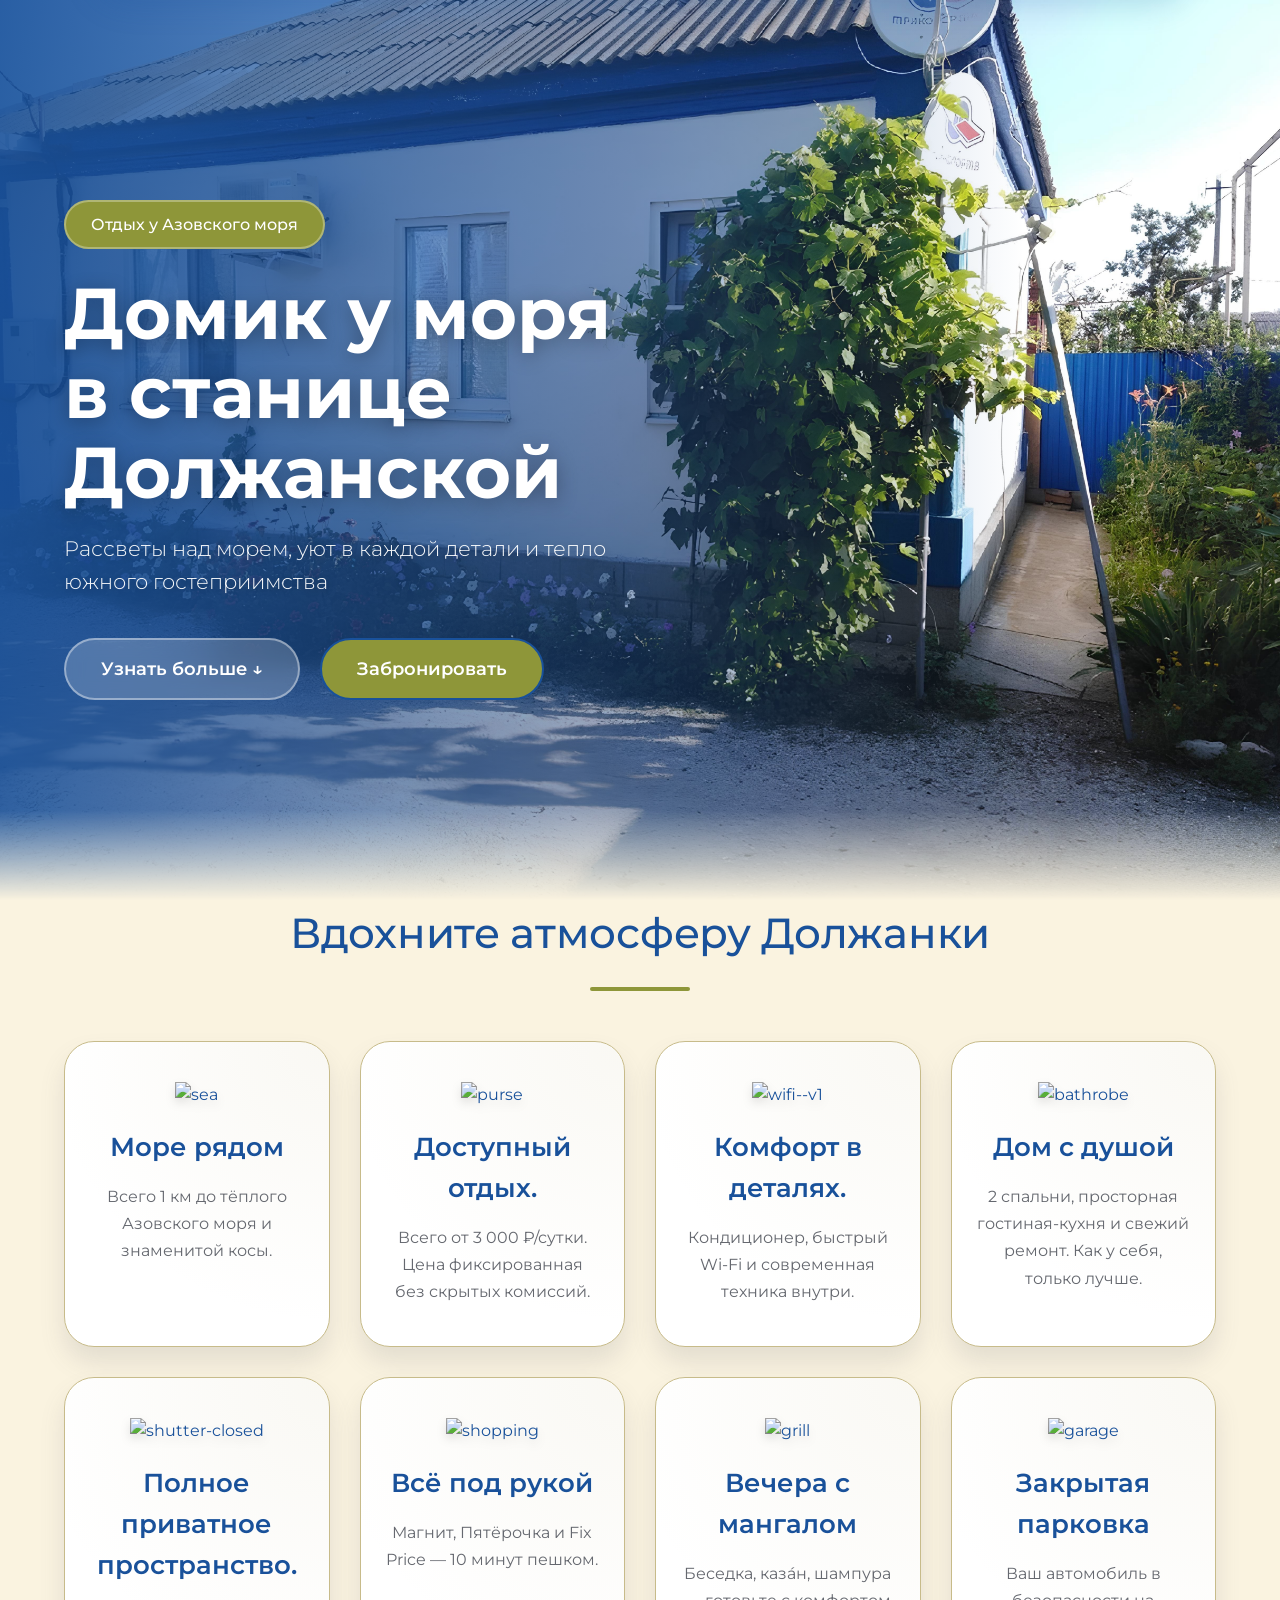
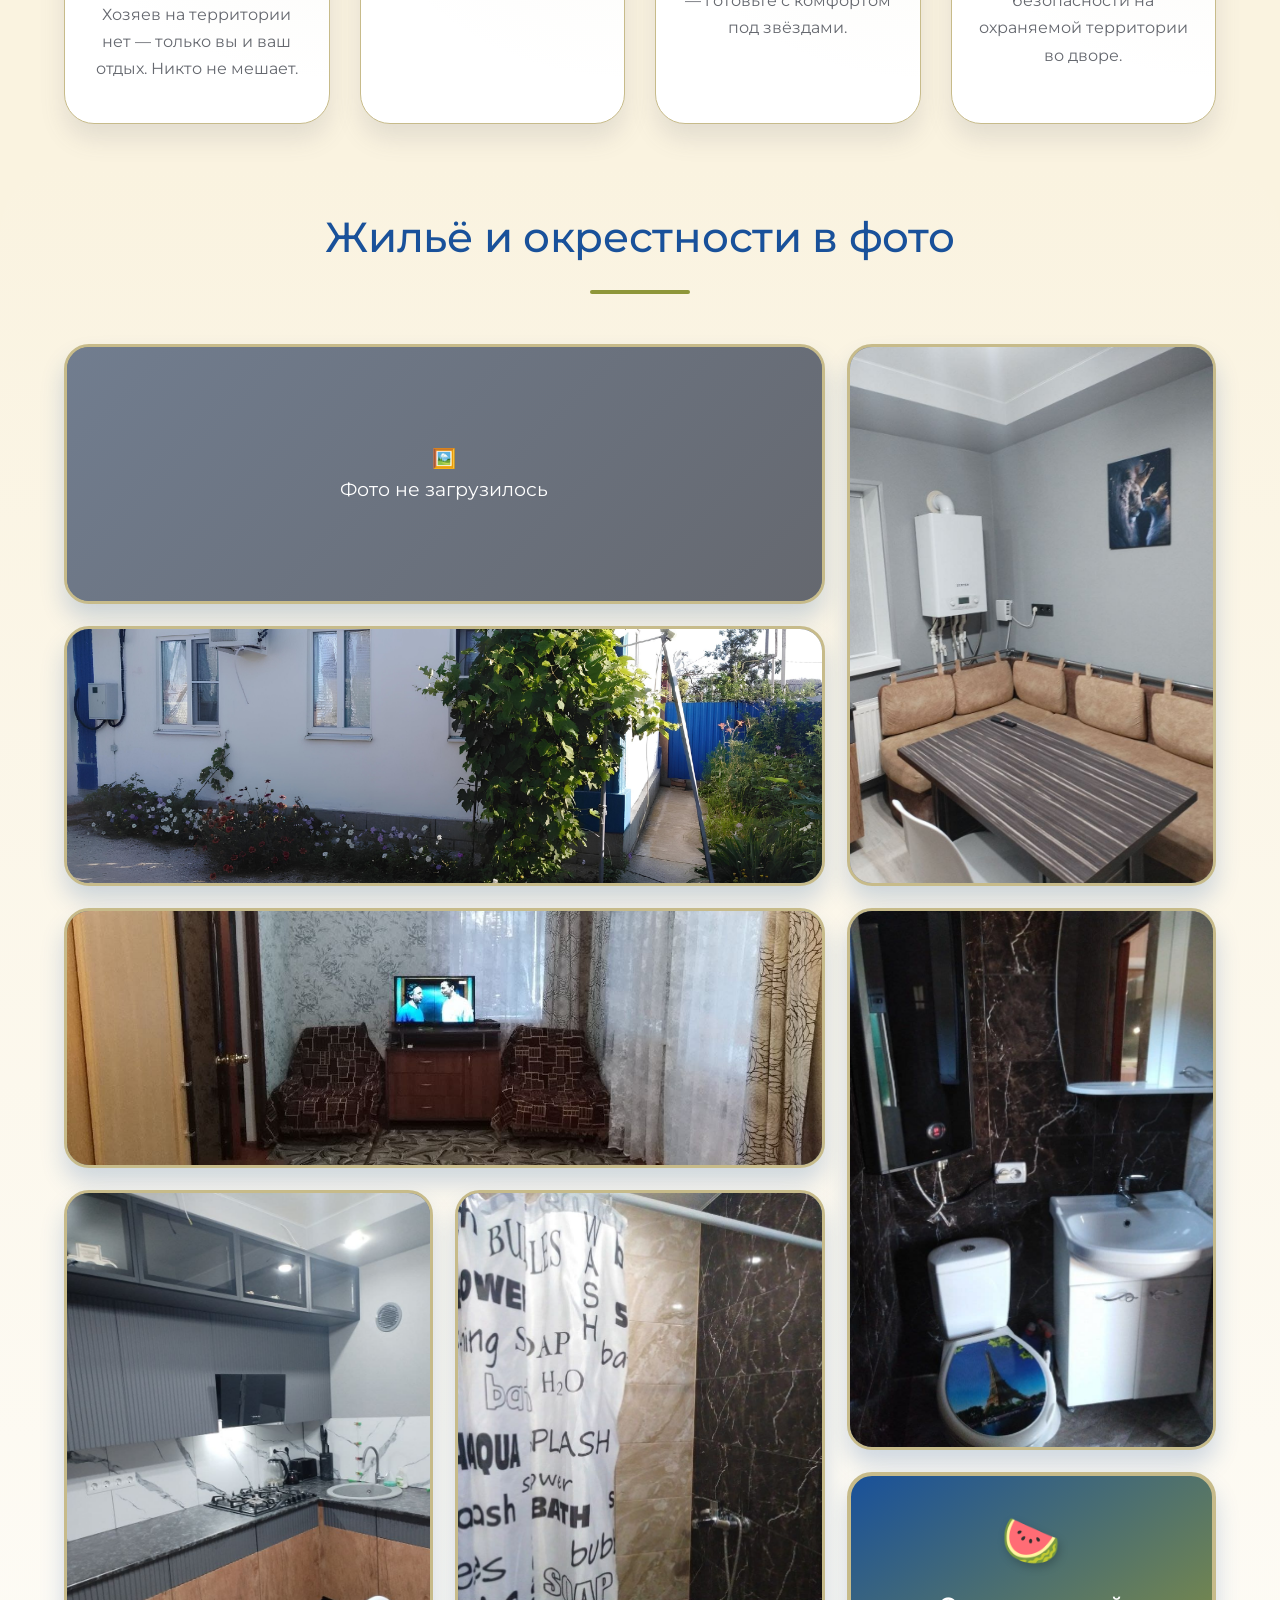
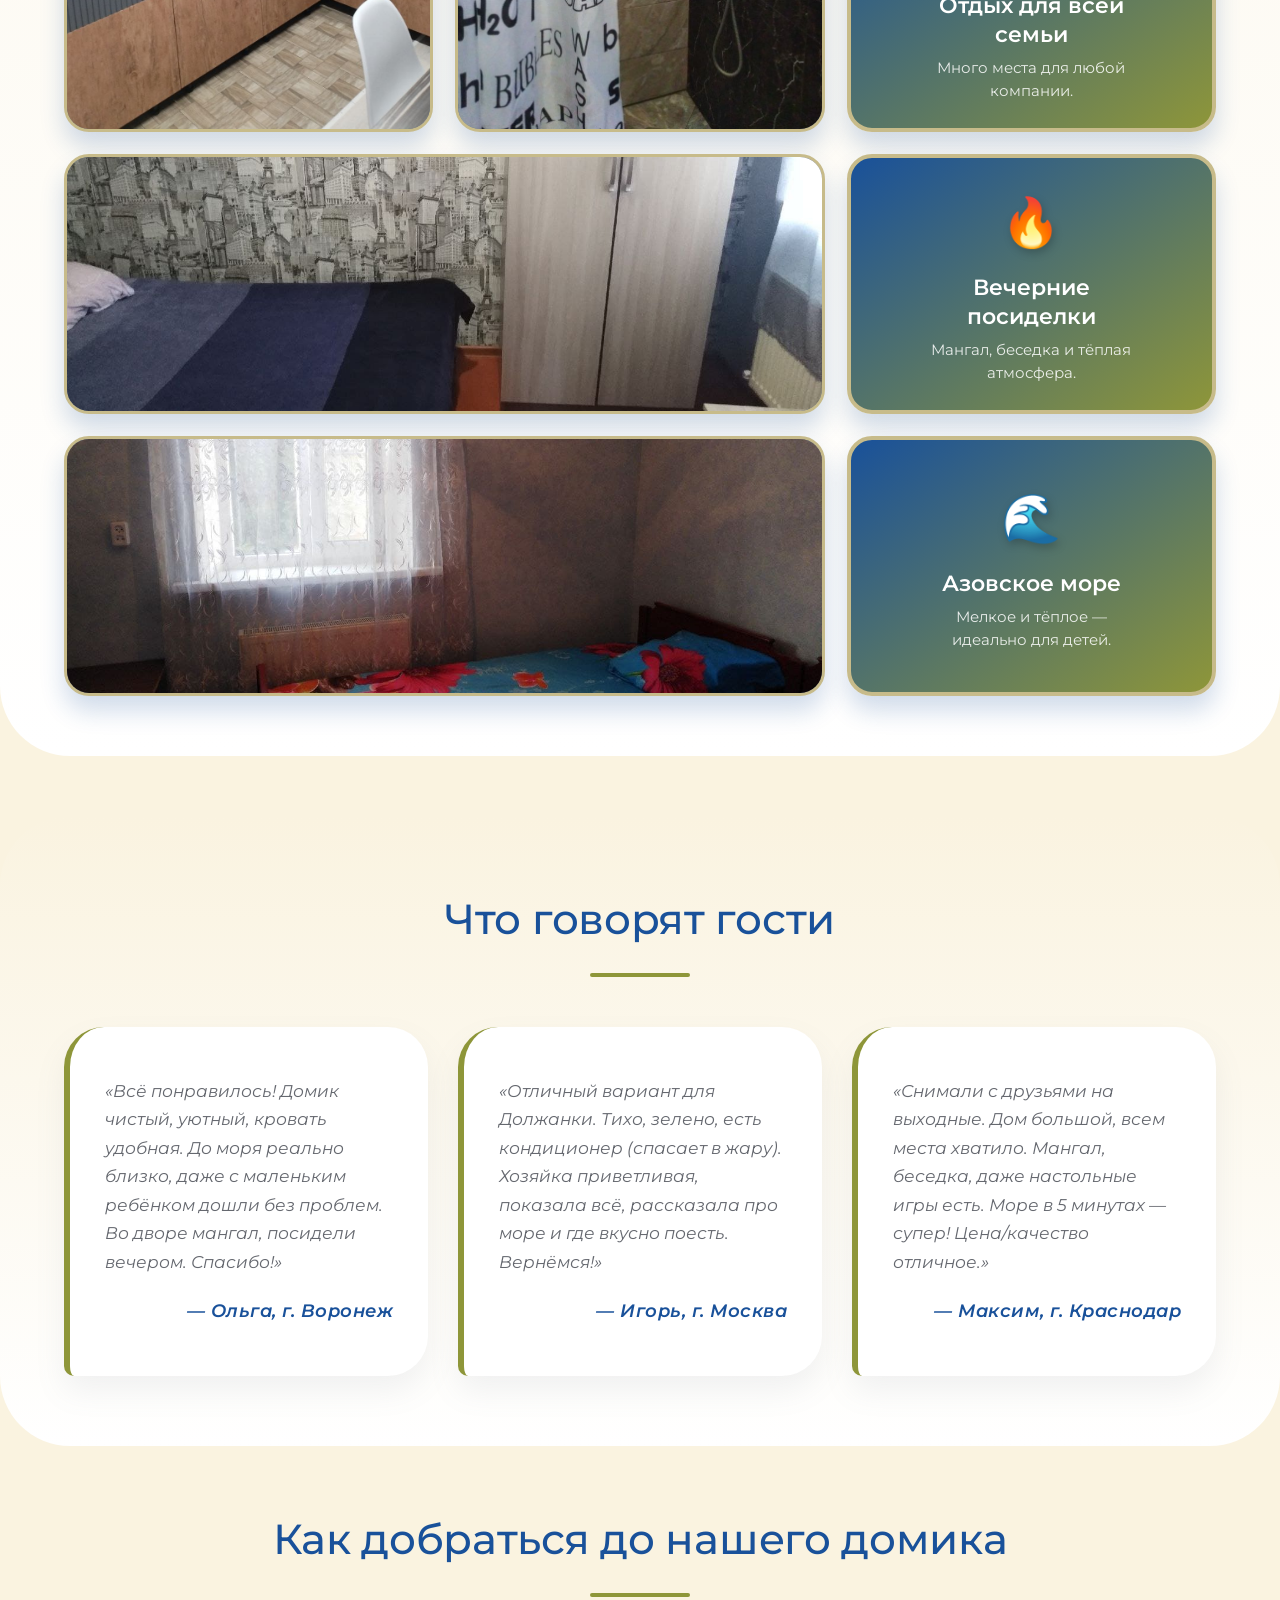
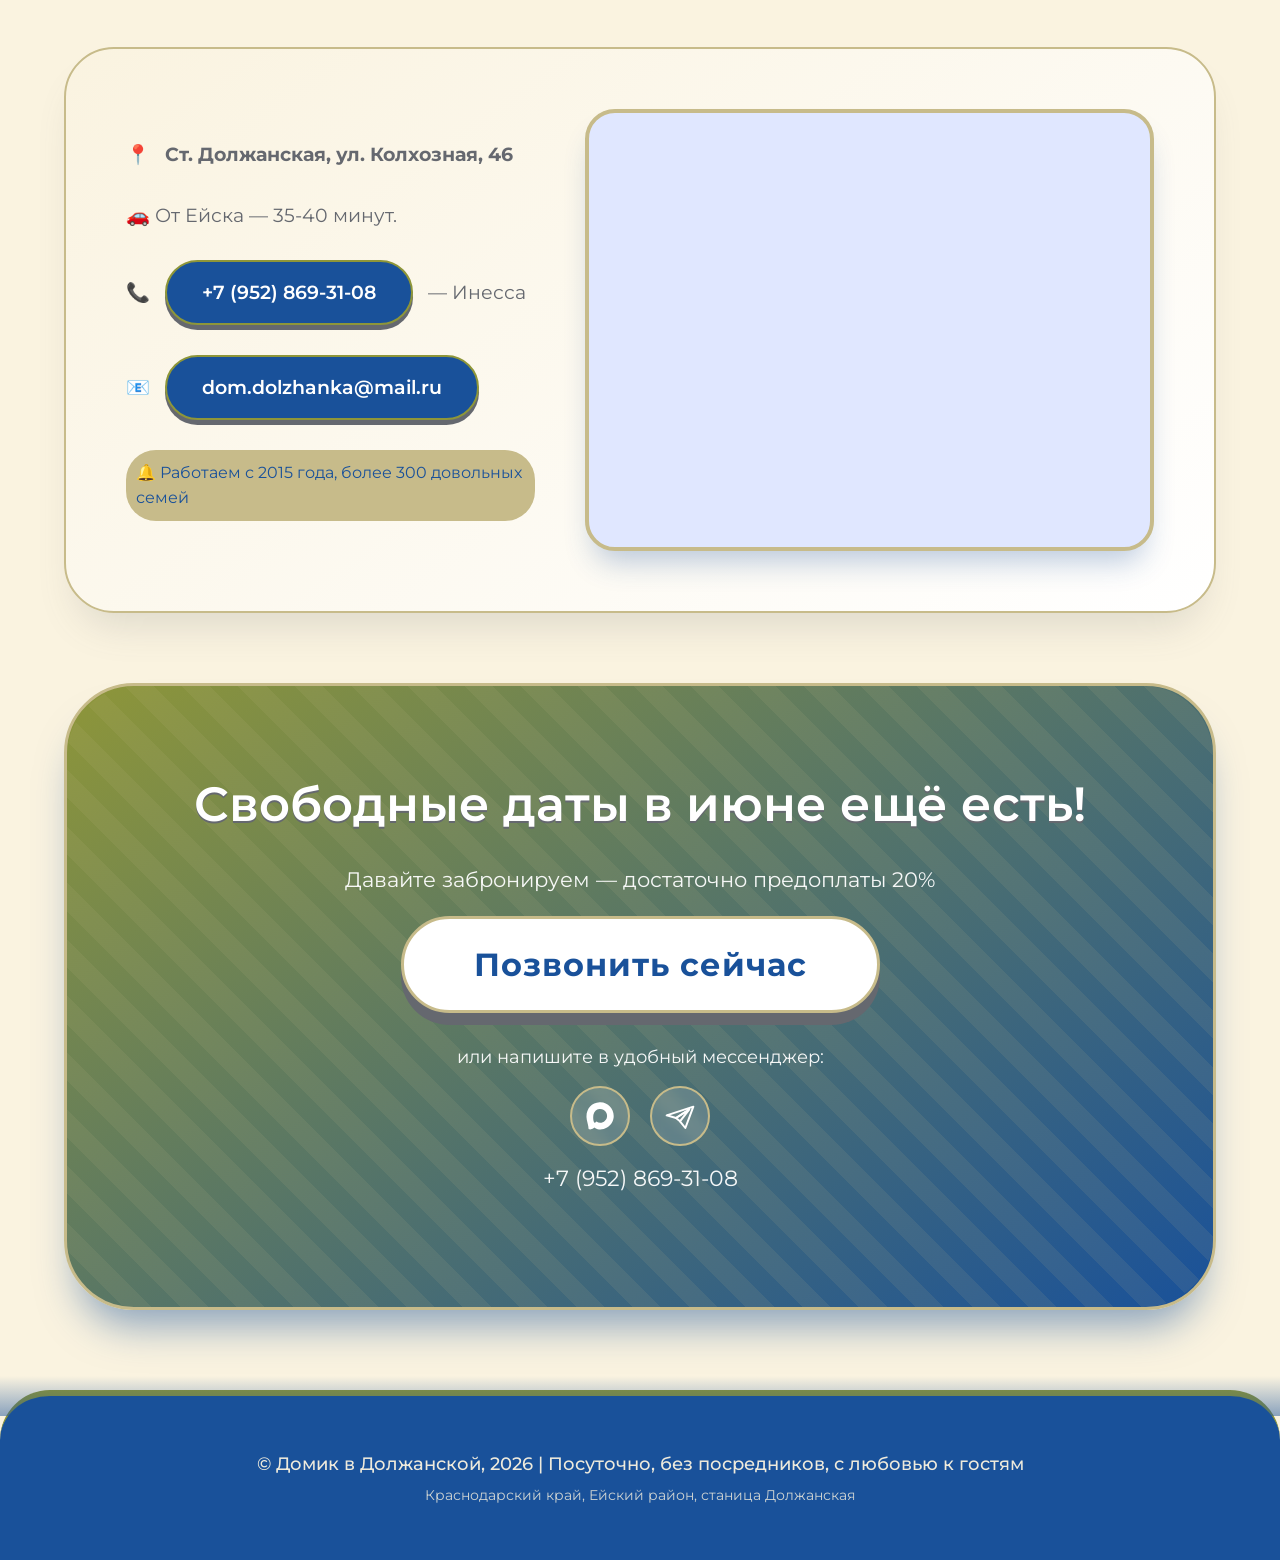
==== index.html @ 72c8912f "Add files via upload" ====
<!DOCTYPE html>
<html lang="ru">
<head>
    <meta http-equiv="Content-Type" content="text/html; charset=UTF-8">
    <meta name="viewport" content="width=device-width, initial-scale=1.0, user-scalable=yes">
    <meta name="yandex-verification" content="3bd09b90cf29c0fc" />

    <!-- Основные SEO мета-теги -->
    <title>Домик у моря в Должанской | Посуточно, уютно, рядом с морем</title>
    <meta name="description" content="Снимите уютный домик в станице Должанской рядом с морем. Идеально для отдыха семьей или компанией. Живописные косы, теплое море и домашний комфорт.">
    <meta name="keywords" content="домик в должанской посуточно, снять жилье в должанской, отдых на азовском море, должанка домик у моря, база отдыха должанская">
    <meta name="author" content="Частный сектор в Должанской">
    <meta name="robots" content="index, follow">

    <!-- Open Graph мета-теги для соцсетей -->
    <meta property="og:title" content="Домик у моря в станице Должанской">
    <meta property="og:description" content="Уютное размещение в 15 минутах от моря. Тихое место, все удобства, wi-fi, мангал и парковка.">
    <meta property="og:image" content="https://marggoose.github.io/domik_u_morya/img/photo_6_2026-03-09_16-52-27.jpg">
    <meta property="og:url" content="https://marggoose.github.io/domik_u_morya/">
    <meta property="og:type" content="website">
    <meta property="og:locale" content="ru_RU">

    <meta itemprop="telephone" content="+79528693108">
    <meta itemprop="url" content="https://marggoose.github.io/domik_u_morya/">

    <!-- Favicon -->
    <link rel="icon" type="image/png" sizes="32x32" href="data:image/svg+xml,%3Csvg xmlns='http://www.w3.org/2000/svg' viewBox='0 0 24 24' fill='%238e9639'%3E%3Cpath d='M12 3L2 12h3v8h6v-6h2v6h6v-8h3L12 3z'/%3E%3C/svg%3E">

<link rel="canonical" href="https://marggoose.github.io/domik_u_morya/">


    <!-- Подключаем внешний CSS файл -->
    <link rel="stylesheet" href="style.css">
    <!-- Подключаем шрифт -->
    <link href="https://fonts.googleapis.com/css2?family=Montserrat:wght@300;400;500;600;700&display=swap" rel="stylesheet">

</head>
<body>

<!-- Оверлей для мобильного меню -->
<div class="menu-overlay" id="menuOverlay"></div>

<!-- 🧭 Плавающая навигация -->
<nav class="floating-nav" id="floatingNav">
    <div class="nav-container">
        <div class="nav-logo">
            <svg class="logo-icon" width="24" height="24" viewBox="0 0 24 24" fill="none" xmlns="http://www.w3.org/2000/svg" aria-label="Иконка домика">
                <path d="M12 3L2 12H5V20H10V14H14V20H19V12H22L12 3Z" fill="currentColor"/>
            </svg>
            <span>Домик в Должанской</span>
        </div>
        <div class="nav-links">
            <a href="#about">О доме</a>
            <a href="#gallery">Галерея</a>
            <a href="#reviews">Отзывы</a>
            <a href="#contacts">Контакты</a>
            <a href="#booking" class="nav-cta">Забронировать</a>
        </div>
        <div class="burger" id="burger">
            <span></span>
            <span></span>
            <span></span>
        </div>
        <div class="mobile-menu" id="mobileMenu">
            <div class="mobile-menu-links">
                <a href="#about">О доме</a>
                <a href="#gallery">Галерея</a>
                <a href="#reviews">Отзывы</a>
                <a href="#contacts">Контакты</a>
                <a href="#booking" class="mobile-cta">Забронировать</a>
            </div>
            <div class="mobile-menu-footer">
                <div class="mobile-contacts">
                    <a href="tel:+79528693108" class="mobile-phone">📞 +7 (952) 869-31-08</a>
                    <a href="mailto:dom.dolzhanka@mail.ru" class="mobile-email">✉️ dom.dolzhanka@mail.ru</a>
                </div>
                <div class="mobile-social">
                    <a href="https://max.ru/domik_v_dolzhanskoy" target="_blank" rel="noopener noreferrer" class="mobile-social-icon" title="Max">Max</a>
                    <a href="https://t.me/domik_dolzhanskaya" target="_blank" rel="noopener noreferrer" class="mobile-social-icon" title="Telegram">TG</a>
                </div>
                <div class="mobile-owner">
                    <p>Инесса, частный домовладелец</p>
                </div>
            </div>
        </div>
    </div>
</nav>

<!-- 🌅 Первый экран -->
<section class="hero" id="hero" style="background-image: linear-gradient(90deg, rgba(25, 81, 154, 0.9) 0%, rgba(25, 81, 154, 0.4) 50%, transparent 80%), url('img/photo_6_2026-03-09_16-52-27.jpg');">
    <div class="hero-content">
        <span class="hero-badge">Отдых у Азовского моря</span>
        <h1>Домик у моря <br>в станице Должанской</h1>
        <p class="hero-description">Рассветы над морем, уют в каждой детали и тепло южного гостеприимства</p>
        
        <div class="hero-links">
            <a href="#about" class="hero-link">Узнать больше ↓</a>
            <a href="#booking" class="hero-link primary">Забронировать</a>
        </div>
    </div>
</section>

<!-- Преимущества -->
<section id="about">
    <div class="container">
        <h2>Вдохните атмосферу Должанки</h2>
        <div class="features-grid">
            <div class="feature-card">
                <div class="feature-icon">
                    <img width="50" height="50" src="https://img.icons8.com/ios/50/sea.png" alt="sea"/>
                </div>
                <h3>Море рядом</h3>
                <p>Всего 1 км до тёплого Азовского моря и знаменитой косы.</p>
            </div>
            <div class="feature-card">
                <div class="feature-icon">
                    <img width="50" height="50" src="https://img.icons8.com/ios/50/purse.png" alt="purse"/>
                        <path d="M3 10L12 3L21 10V20H15V14H9V20H3V10Z" stroke="currentColor" stroke-width="1.5" stroke-linecap="round" stroke-linejoin="round"/>
                    </svg>
                </div>
                <h3>Доступный отдых.</h3>
                <p>Всего от 3 000 ₽/сутки. Цена фиксированная без скрытых комиссий.</p>
            </div>
            <div class="feature-card">
                <div class="feature-icon">
                    <img width="50" height="50" src="https://img.icons8.com/ios/50/wifi--v1.png" alt="wifi--v1"/>
                        <path d="M3 10L12 3L21 10V20H15V14H9V20H3V10Z" stroke="currentColor" stroke-width="1.5" stroke-linecap="round" stroke-linejoin="round"/>
                    </svg>
                </div>
                <h3>Комфорт в деталях.</h3>
                <p>Кондиционер, быстрый Wi-Fi и современная техника внутри.</p>
            </div>
            <div class="feature-card">
                <div class="feature-icon">
                    <img width="50" height="50" src="https://img.icons8.com/ios/50/bathrobe.png" alt="bathrobe"/>
                        <path d="M3 10L12 3L21 10V20H15V14H9V20H3V10Z" stroke="currentColor" stroke-width="1.5" stroke-linecap="round" stroke-linejoin="round"/>
                    </svg>
                </div>
                <h3>Дом с душой</h3>
                <p>2 спальни, просторная гостиная-кухня и свежий ремонт. Как у себя, только лучше.</p>
            </div>
            <div class="feature-card">
                <div class="feature-icon">
                    <img width="50" height="50" src="https://img.icons8.com/ios/50/shutter-closed.png" alt="shutter-closed"/>
                </div>
                <h3>Полное приватное пространство.</h3>
                <p>Хозяев на территории нет — только вы и ваш отдых. Никто не мешает.</p>
            </div>
            <div class="feature-card">
                <div class="feature-icon">
                    <img width="48" height="48" src="https://img.icons8.com/parakeet-line/48/shopping.png" alt="shopping"/>
                        <path d="M3 10L12 3L21 10V20H15V14H9V20H3V10Z" stroke="currentColor" stroke-width="1.5" stroke-linecap="round" stroke-linejoin="round"/>
                    </svg>
                </div>
                <h3>Всё под рукой</h3>
                <p>Магнит, Пятёрочка и Fix Price — 10 минут пешком.</p>
            </div>
            <div class="feature-card">
                <div class="feature-icon">
                    <img width="50" height="50" src="https://img.icons8.com/ios/50/grill.png" alt="grill"/>
                        <path d="M3 10L12 3L21 10V20H15V14H9V20H3V10Z" stroke="currentColor" stroke-width="1.5" stroke-linecap="round" stroke-linejoin="round"/>
                    </svg>
                </div>
                <h3>Вечера с мангалом</h3>
                <p>Беседка, каза́н, шампура — готовьте с комфортом под звёздами.</p>
            </div>
            <div class="feature-card">
                <div class="feature-icon">
                    <img width="50" height="50" src="https://img.icons8.com/ios/50/garage.png" alt="garage"/>
                </div>
                <h3>Закрытая парковка</h3>
                <p>Ваш автомобиль в безопасности на охраняемой территории во дворе.</p>
            </div>
        </div>
    </div>
</section>

<!-- Галерея -->
<section id="gallery" class="gallery-section">
    <div class="container">
        <h2>Жильё и окрестности в фото</h2>
        <div class="mosaic-grid" id="dynamicMosaicGrid"></div>
    </div>
</section>

<!-- Отзывы -->
<section id="reviews" class="reviews">
    <div class="container">
        <h2>Что говорят гости</h2>
        <div class="review-cards">
            <div class="review-item">
                <p>«Всё понравилось! Домик чистый, уютный, кровать удобная. До моря реально близко, даже с маленьким ребёнком дошли без проблем. Во дворе мангал, посидели вечером. Спасибо!»</p>
                <p class="author">— Ольга, г. Воронеж</p>
            </div>
            <div class="review-item">
                <p>«Отличный вариант для Должанки. Тихо, зелено, есть кондиционер (спасает в жару). Хозяйка приветливая, показала всё, рассказала про море и где вкусно поесть. Вернёмся!»</p>
                <p class="author">— Игорь, г. Москва</p>
            </div>
            <div class="review-item">
                <p>«Снимали с друзьями на выходные. Дом большой, всем места хватило. Мангал, беседка, даже настольные игры есть. Море в 5 минутах — супер! Цена/качество отличное.»</p>
                <p class="author">— Максим, г. Краснодар</p>
            </div>
        </div>
    </div>
</section>

<!-- Контакты и карта -->
<section id="contacts">
    <div class="container">
        <h2>Как добраться до нашего домика</h2>
        <div class="contact-block">
            <div class="contact-info">
                <p>📍 <strong>Ст. Должанская, ул. Колхозная, 46</strong></p>
                <p>🚗 От Ейска — 35-40 минут.</p>
                <p>📞 <a href="tel:+79528693108" class="phone">+7 (952) 869-31-08</a> — Инесса</p>
                <p>📧 <a href="mailto:dom.dolzhanka@mail.ru" class="email">dom.dolzhanka@mail.ru</a></p>
                <p style="font-size: 1rem; background: var(--sand-warm); padding: 10px; border-radius: 30px; color: var(--sea-deep);">🔔 Работаем с 2015 года, более 300 довольных семей</p>
            </div>
            <div class="map-real" style="position: relative; width: 100%; min-height: 400px; background: #e0e7ff; display: flex; align-items: center; justify-content: center;">
    <noscript>Интерактивная карта: ст. Должанская, ул. Колхозная, 46</noscript>
    <script type="text/javascript" charset="utf-8" async src="https://api-maps.yandex.ru/services/constructor/1.0/js/?um=constructor%3A1a97cc18912791359f15bf15ddd1d55bd51676b02354a72e8100452af17d0df1&amp;width=100%25&amp;height=100%25&amp;lang=ru_RU&amp;scroll=true"></script>
</div>
        </div>
    </div>
</section>

<!-- Бронирование -->
<section id="booking" class="container">
    <div class="cta-section">
        <h3>Свободные даты в июне ещё есть!</h3>
        <p style="font-size: 1.3rem; margin-bottom: 20px;">Давайте забронируем — достаточно предоплаты 20%</p>
        <a href="tel:+79528693108" class="cta-button">Позвонить сейчас</a>
        
        <div class="social-links">
            <p style="margin: 30px 0 10px; font-size: 1.1rem;">или напишите в удобный мессенджер:</p>
            <div class="social-icons">
                <a href="https://max.ru/domik_v_dolzhanskoy" target="_blank" rel="noopener noreferrer" class="social-icon max" title="Max">
                    <img src="icons/Max_logo.svg" alt="Max мессенджер" width="28" height="28" style="filter: brightness(0) invert(1);">
                </a>
                <a href="https://t.me/domik_dolzhanskaya" target="_blank" rel="noopener noreferrer" class="social-icon telegram" title="Telegram">
                    <svg width="32" height="32" viewBox="0 0 24 24" fill="none" xmlns="http://www.w3.org/2000/svg" aria-label="Telegram">
                        <path d="M22 5L2 11.5L9 13.5L19 7L12 16L16 21L22 5Z" stroke="currentColor" stroke-width="1.5" stroke-linejoin="round"/>
                        <path d="M12 16L9 13.5L16 9" stroke="currentColor" stroke-width="1.5" stroke-linecap="round" stroke-linejoin="round"/>
                    </svg>
                </a>
            </div>
            <p style="margin-top: 10px;">+7 (952) 869-31-08</p>
        </div>
    </div>
</section>

<!-- Футер -->
<footer>
    <div class="container">
        <p>© Домик в Должанской, 2026 | Посуточно, без посредников, с любовью к гостям</p>
        <p style="font-size: 0.9rem; opacity: 0.8;">Краснодарский край, Ейский район, станица Должанская</p>
        
        <div style="display: none;" itemscope itemtype="https://schema.org/LodgingBusiness">
            <meta itemprop="name" content="Домик у моря в Должанской">
            <meta itemprop="description" content="Уютный дом в 5 минутах от Азовского моря. 2 спальни, кухня, мангал, парковка.">
            <meta itemprop="address" content="Станица Должанская, улица Колхозная, 46">
            <div itemprop="offers" itemscope itemtype="https://schema.org/Offer">
                <meta itemprop="price" content="2500">
                <meta itemprop="priceCurrency" content="RUB">
                <meta itemprop="availability" content="https://schema.org/InStock">
            </div>
        </div>
    </div>
</footer>

<!-- Плавающая кнопка с текстом "Напиши нам" (исправлено для мобильных) -->
<div class="floating-corner" id="floatingCorner">
    <a href="#booking" class="corner-button">
        <div class="rotating-text-wrapper">
            <svg class="corner-icon" width="48" height="48" viewBox="0 0 24 24" fill="none" xmlns="http://www.w3.org/2000/svg" aria-label="Иконка бронирования">
                <path d="M12 3L2 12H5V20H10V14H14V20H19V12H22L12 3Z" fill="currentColor"/>
            </svg>
            <svg class="rotating-circle-text" viewBox="0 0 100 100" width="90" height="90" aria-label="Вращающийся текст">
                <defs>
                    <path id="circlePath" d="M 50,50 m -37,0 a 37,37 0 1,1 74,0 a 37,37 0 1,1 -74,0" fill="none" />
                </defs>
                <text fill="currentColor" font-size="9" font-weight="700" letter-spacing="2">
                    <textPath href="#circlePath" startOffset="0%">
                        • НАПИШИ НАМ • НАПИШИ НАМ •
                    </textPath>
                </text>
            </svg>
        </div>
    </a>
</div>

<!-- Лайтбокс -->
<div class="lightbox" id="lightbox">
    <span class="lightbox-close">&times;</span>
    <span class="lightbox-prev">&#10094;</span>
    <span class="lightbox-next">&#10095;</span>
    <div class="lightbox-content">
        <img src="" alt="" id="lightbox-img">
        <div class="lightbox-caption" id="lightbox-caption"></div>
    </div>
</div>

<script>
// ========== ИСПРАВЛЕННЫЙ JS КОД ==========

function getElement(selector) {
    const element = document.querySelector(selector);
    if (!element) {
        console.warn(`Элемент "${selector}" не найден`);
    }
    return element;
}

// Плавный скролл
document.querySelectorAll('a[href^="#"]').forEach(anchor => {
    anchor.addEventListener('click', function (e) {
        const href = this.getAttribute('href');
        if (!href || href === '#') {
            e.preventDefault();
            return;
        }
        const target = document.querySelector(href);
        if (target) {
            e.preventDefault();
            target.scrollIntoView({ behavior: 'smooth' });
        }
    });
});

// Плавающая шапка
const floatingNav = getElement('#floatingNav');
if (floatingNav) {
    window.addEventListener('scroll', () => {
        const currentScroll = window.pageYOffset;
        if (currentScroll > 200) {
            floatingNav.classList.add('visible');
        } else {
            floatingNav.classList.remove('visible');
        }
    });
}

// ========== МОБИЛЬНОЕ МЕНЮ ==========
const burger = getElement('#burger');
const mobileMenu = getElement('#mobileMenu');
const overlay = getElement('#menuOverlay');

if (burger && mobileMenu) {
    burger.addEventListener('click', () => {
        burger.classList.toggle('active');
        mobileMenu.classList.toggle('active');
        if (overlay) overlay.classList.toggle('active');
        
        if (mobileMenu.classList.contains('active')) {
            document.body.style.overflow = 'hidden';
        } else {
            document.body.style.overflow = '';
        }
    });
    
    if (overlay) {
        overlay.addEventListener('click', () => {
            burger.classList.remove('active');
            mobileMenu.classList.remove('active');
            overlay.classList.remove('active');
            document.body.style.overflow = '';
        });
    }
    
    document.querySelectorAll('.mobile-menu a, .mobile-menu .mobile-phone, .mobile-menu .mobile-email, .mobile-menu .mobile-social-icon').forEach(link => {
        link.addEventListener('click', () => {
            burger.classList.remove('active');
            mobileMenu.classList.remove('active');
            if (overlay) overlay.classList.remove('active');
            document.body.style.overflow = '';
        });
    });
}

// ========== ГАЛЕРЕЯ С ЛАЙТБОКСОМ И ЗАГЛУШКАМИ ==========
document.addEventListener('DOMContentLoaded', function() {
    const photos = [
        { src: 'img/photo_1_2026-03-09_16-52-27.jpg', alt: 'Спальня с мягким светом и деревянной кроватью' },
        { src: 'img/photo_2_2026-03-09_16-52-27.jpg', alt: 'Вторая спальня с уютным текстилем' },
        { src: 'img/photo_3_2026-03-09_16-52-27.jpg', alt: 'Просторная гостиная с диваном и телевизором' },
        { src: 'img/photo_4_2026-03-09_16-52-27.jpg', alt: 'Современная ванная комната с душевой кабиной' },
        { src: 'img/photo_5_2026-03-09_16-52-27.jpg', alt: 'Чистота и комфорт в ванной' },
        { src: 'img/photo_6_2026-03-09_16-52-27.jpg', alt: 'Уютный фасад дома с зелёным двориком' },
        { src: 'img/photo_7_2026-03-09_16-52-27.jpg', alt: 'Обеденная зона на кухне' },
        { src: 'img/photo_8_2026-03-09_16-52-27.jpg', alt: 'Кухня со всей необходимой техникой' },
        { src: 'img/photo_9_2026-03-09_16-52-27.jpg', alt: 'Беседка с мангальной зоной' }
    ];

    const infoBlocks = [
        { icon: '🏡', title: 'Ваш дом вдали от дома', text: 'Продумано до мелочей для вашего комфорта.' },
        { icon: '🌅', title: 'Ловите рассветы', text: 'До морской косы всего 1 километр.' },
        { icon: '🍉', title: 'Отдых для всей семьи', text: 'Много места для любой компании.' },
        { icon: '🔥', title: 'Вечерние посиделки', text: 'Мангал, беседка и тёплая атмосфера.' },
        { icon: '🌊', title: 'Азовское море', text: 'Мелкое и тёплое — идеально для детей.' }
    ];

    const gridContainer = getElement('#dynamicMosaicGrid');
    if (!gridContainer) return;

    function createSkeletonElement(width, height, aspectClass) {
        const skeleton = document.createElement('div');
        skeleton.className = `mosaic-item skeleton-item ${aspectClass}`;
        skeleton.innerHTML = `
            <div class="skeleton-shimmer">
                <div class="skeleton-icon">📷</div>
                <div class="skeleton-text">Загрузка фото...</div>
            </div>
        `;
        return skeleton;
    }

    function loadImageWithFallback(imgElement, src, alt, onLoadCallback) {
        const timeoutId = setTimeout(() => {
            if (imgElement.parentElement) {
                imgElement.parentElement.classList.add('image-error');
                const errorDiv = document.createElement('div');
                errorDiv.className = 'image-fallback';
                errorDiv.innerHTML = '🖼️<br>Фото не загрузилось';
                imgElement.style.display = 'none';
                imgElement.parentElement.appendChild(errorDiv);
            }
        }, 8000);

        imgElement.onload = () => {
            clearTimeout(timeoutId);
            if (onLoadCallback) onLoadCallback();
        };
        
        imgElement.onerror = () => {
            clearTimeout(timeoutId);
            if (imgElement.parentElement) {
                imgElement.parentElement.classList.add('image-error');
                const errorDiv = document.createElement('div');
                errorDiv.className = 'image-fallback';
                errorDiv.innerHTML = '🖼️<br>Фото не загрузилось';
                imgElement.style.display = 'none';
                imgElement.parentElement.appendChild(errorDiv);
            }
        };
        
        imgElement.src = src;
        imgElement.alt = alt;
    }

    function getImageOrientation(src) {
        return new Promise((resolve) => {
            const img = new Image();
            const timeoutId = setTimeout(() => {
                resolve('landscape');
            }, 3000);
            
            img.onload = function() {
                clearTimeout(timeoutId);
                const ratio = this.width / this.height;
                if (ratio > 1.2) resolve('landscape');
                else if (ratio < 0.8) resolve('portrait');
                else resolve('square');
            };
            img.onerror = function() {
                clearTimeout(timeoutId);
                resolve('landscape');
            };
            img.src = src;
        });
    }

    function getItemSpan(orientation) {
        switch(orientation) {
            case 'landscape': return { col: 2, row: 1 };
            case 'portrait': return { col: 1, row: 2 };
            default: return { col: 1, row: 1 };
        }
    }

    function shuffleArray(array) {
        for (let i = array.length - 1; i > 0; i--) {
            const j = Math.floor(Math.random() * (i + 1));
            [array[i], array[j]] = [array[j], array[i]];
        }
        return array;
    }

    async function buildMosaic() {
        gridContainer.innerHTML = '';
        
        for (let i = 0; i < photos.length + 2; i++) {
            const skeleton = createSkeletonElement(1, 1, 'skeleton-square');
            skeleton.style.gridColumn = `span 1`;
            skeleton.style.gridRow = `span 1`;
            gridContainer.appendChild(skeleton);
        }

        let photoItems = await Promise.all(photos.map(async (photo, index) => {
            const orientation = await getImageOrientation(photo.src);
            return {
                type: 'photo',
                src: photo.src,
                alt: photo.alt,
                orientation: orientation,
                span: getItemSpan(orientation),
                originalIndex: index
            };
        }));

        photoItems = shuffleArray(photoItems);
        let shuffledInfoBlocks = shuffleArray([...infoBlocks]);

        const gridCols = 3;
        let gridMatrix = [];
        let currentRow = 0;

        function findFreeSpot(spanCols, spanRows) {
            for (let r = 0; r <= currentRow + 2; r++) {
                if (!gridMatrix[r]) gridMatrix[r] = new Array(gridCols).fill(false);
                
                for (let c = 0; c <= gridCols - spanCols; c++) {
                    let free = true;
                    for (let dr = 0; dr < spanRows; dr++) {
                        for (let dc = 0; dc < spanCols; dc++) {
                            if (!gridMatrix[r + dr]) gridMatrix[r + dr] = new Array(gridCols).fill(false);
                            if (gridMatrix[r + dr][c + dc]) {
                                free = false;
                                break;
                            }
                        }
                        if (!free) break;
                    }
                    
                    if (free) {
                        return { row: r, col: c };
                    }
                }
            }
            const newRow = gridMatrix.length;
            if (!gridMatrix[newRow]) gridMatrix[newRow] = new Array(gridCols).fill(false);
            return { row: newRow, col: 0 };
        }

        for (const photo of photoItems) {
            const spot = findFreeSpot(photo.span.col, photo.span.row);
            
            for (let dr = 0; dr < photo.span.row; dr++) {
                for (let dc = 0; dc < photo.span.col; dc++) {
                    if (!gridMatrix[spot.row + dr]) 
                        gridMatrix[spot.row + dr] = new Array(gridCols).fill(false);
                    gridMatrix[spot.row + dr][spot.col + dc] = 'photo';
                }
            }
            
            photo.row = spot.row;
            photo.col = spot.col;
            
            if (spot.row + photo.span.row - 1 > currentRow) {
                currentRow = spot.row + photo.span.row - 1;
            }
        }

        let infoIndex = 0;
        for (let r = 0; r <= currentRow; r++) {
            for (let c = 0; c < gridCols; c++) {
                if (!gridMatrix[r]?.[c] && infoIndex < shuffledInfoBlocks.length) {
                    let canPlace = true;
                    for (let dr = 0; dr < 1; dr++) {
                        for (let dc = 0; dc < 1; dc++) {
                            if (gridMatrix[r + dr]?.[c + dc]) {
                                canPlace = false;
                                break;
                            }
                        }
                    }
                    
                    if (canPlace) {
                        if (!gridMatrix[r]) gridMatrix[r] = new Array(gridCols).fill(false);
                        gridMatrix[r][c] = 'info';
                        
                        if (!shuffledInfoBlocks[infoIndex].placed) {
                            shuffledInfoBlocks[infoIndex].row = r;
                            shuffledInfoBlocks[infoIndex].col = c;
                            shuffledInfoBlocks[infoIndex].placed = true;
                            infoIndex++;
                        }
                    }
                }
            }
        }

        const allItems = [...photoItems];
        
        shuffledInfoBlocks.forEach((block) => {
            if (block.placed) {
                allItems.push({
                    type: 'info',
                    data: block,
                    row: block.row,
                    col: block.col,
                    span: { col: 1, row: 1 }
                });
            }
        });

        allItems.sort((a, b) => {
            if (a.row !== b.row) return a.row - b.row;
            return a.col - b.col;
        });

        gridContainer.innerHTML = '';

        for (const item of allItems) {
            const element = document.createElement('div');
            element.className = 'mosaic-item';
            
            element.style.gridColumn = `${item.col + 1} / span ${item.span.col}`;
            element.style.gridRow = `${item.row + 1} / span ${item.span.row}`;

            if (item.type === 'photo') {
                element.classList.add(`mosaic-${item.orientation}`);
                
                const imgWrapper = document.createElement('div');
                imgWrapper.className = 'image-wrapper';
                
                const img = document.createElement('img');
                img.loading = 'lazy';
                img.setAttribute('data-index', item.originalIndex);
                
                const loader = document.createElement('div');
                loader.className = 'image-loader';
                loader.innerHTML = '<div class="spinner"></div><span>Загрузка...</span>';
                imgWrapper.appendChild(loader);
                imgWrapper.appendChild(img);
                element.appendChild(imgWrapper);
                
                const caption = document.createElement('div');
                caption.className = 'mosaic-caption';
                caption.textContent = item.alt;
                element.appendChild(caption);
                
                loadImageWithFallback(img, item.src, item.alt, () => {
                    loader.style.opacity = '0';
                    setTimeout(() => loader.remove(), 300);
                });
                
                img.addEventListener('click', function() {
                    openLightbox(item.originalIndex);
                });
            } else {
                element.classList.add('mosaic-info-block');
                element.innerHTML = `
                    <div class="info-content">
                        <span class="info-icon">${item.data.icon}</span>
                        <h3>${item.data.title}</h3>
                        <p>${item.data.text}</p>
                    </div>
                `;
            }
            gridContainer.appendChild(element);
        }
    }

    const lightbox = getElement('#lightbox');
    const lightboxImg = getElement('#lightbox-img');
    const lightboxCaption = getElement('#lightbox-caption');
    const lightboxClose = getElement('.lightbox-close');
    const lightboxPrev = getElement('.lightbox-prev');
    const lightboxNext = getElement('.lightbox-next');
    
    let currentImageIndex = 0;

    function openLightbox(index) {
        if (!lightbox || !lightboxImg) return;
        currentImageIndex = index;
        updateLightboxImage();
        lightbox.classList.add('active');
        document.body.style.overflow = 'hidden';
    }

    function closeLightbox() {
        if (!lightbox) return;
        lightbox.classList.remove('active');
        document.body.style.overflow = '';
    }

    function updateLightboxImage() {
        if (!lightboxImg || !lightboxCaption) return;
        const photo = photos[currentImageIndex];
        if (photo) {
            lightboxImg.src = photo.src;
            lightboxImg.alt = photo.alt;
            lightboxCaption.textContent = photo.alt;
        }
    }

    function prevImage() {
        currentImageIndex = (currentImageIndex - 1 + photos.length) % photos.length;
        updateLightboxImage();
    }

    function nextImage() {
        currentImageIndex = (currentImageIndex + 1) % photos.length;
        updateLightboxImage();
    }

    if (lightboxClose) lightboxClose.addEventListener('click', closeLightbox);
    if (lightboxPrev) lightboxPrev.addEventListener('click', prevImage);
    if (lightboxNext) lightboxNext.addEventListener('click', nextImage);

    if (lightbox) {
        lightbox.addEventListener('click', function(e) {
            if (e.target === lightbox) {
                closeLightbox();
            }
        });
    }

    document.addEventListener('keydown', function(e) {
        if (!lightbox?.classList.contains('active')) return;
        
        if (e.key === 'Escape') {
            closeLightbox();
        } else if (e.key === 'ArrowLeft') {
            prevImage();
        } else if (e.key === 'ArrowRight') {
            nextImage();
        }
    });

    buildMosaic();
});

// Плавающая кнопка
const floatingCorner = getElement('#floatingCorner');
const heroSection = getElement('#hero');
const bookingSection = getElement('#booking');

function checkFloatingCornerVisibility() {
    if (!floatingCorner) return;
    if (!heroSection || !bookingSection) {
        floatingCorner.classList.remove('hidden');
        return;
    }
    
    const scrollY = window.scrollY;
    const heroBottom = heroSection.offsetTop + heroSection.offsetHeight;
    const bookingTop = bookingSection.offsetTop;
    const bookingBottom = bookingSection.offsetTop + bookingSection.offsetHeight;
    
    if (scrollY < heroBottom - 100 || (scrollY + 100 > bookingTop && scrollY - 100 < bookingBottom)) {
        floatingCorner.classList.add('hidden');
    } else {
        floatingCorner.classList.remove('hidden');
    }
}

if (floatingCorner) {
    window.addEventListener('scroll', checkFloatingCornerVisibility);
    document.addEventListener('DOMContentLoaded', checkFloatingCornerVisibility);
}
</script>

</body>
</html>
---- style.css ----
/* style.css - Атмосфера Должанки: Море, Песок, Уют (исправлено) */
* {
    margin: 0;
    padding: 0;
    box-sizing: border-box;
    font-family: 'Montserrat', 'Segoe UI', Roboto, sans-serif;
}

body {
    background-color: var(--sand-light);
    color: var(--gray-dark);
    line-height: 1.6;
    background-image: 
        radial-gradient(circle at 30% 50%, rgba(142, 150, 57, 0.03) 0%, transparent 25%),
        radial-gradient(circle at 70% 20%, rgba(25, 81, 154, 0.03) 0%, transparent 30%);
    background-attachment: fixed;
}

/* 🌊 Новая палитра */
:root {
    --sea-deep: #19519a;
    --stone-blue: #717d8f;
    --olive: #8e9639;
    --pebble: #65686f;
    --sand-warm: #c7bb8a;
    --sea-bright: #2a6bbe;
    --sand-light: #faf3e0;
    --sand-dark: #b5a87a;
    --olive-light: #b5c04b;
    --gray-soft: #8d959f;
    --white-pure: #ffffff;
    --text-dark: var(--pebble);
    --text-light: #f8f4ec;
}

.container {
    max-width: 1200px;
    margin: 0 auto;
    padding: 0 24px;
}

/* ========== ПЛАВАЮЩАЯ НАВИГАЦИЯ ========== */
.burger {
    display: none;
    flex-direction: column;
    justify-content: center;
    gap: 5px;
    cursor: pointer;
    position: absolute;
    right: 10px;
    top: 50%;
    transform: translateY(-50%);
    z-index: 1100;
}

.burger span {
    width: 26px;
    height: 3px;
    background: var(--sea-deep);
    border-radius: 10px;
    transition: all 0.3s ease;
}

.burger.active span:nth-child(1) {
    transform: rotate(45deg) translate(5px, 5px);
}

.burger.active span:nth-child(2) {
    opacity: 0;
}

.burger.active span:nth-child(3) {
    transform: rotate(-45deg) translate(6px, -6px);
}

.mobile-menu {
    position: fixed;
    top: 0;
    right: 0;
    width: 85%;
    max-width: 320px;
    height: 100vh;
    background: rgba(255,255,255,0.98);
    backdrop-filter: blur(15px);
    padding: 100px 25px 30px;
    display: flex;
    flex-direction: column;
    justify-content: space-between;
    gap: 20px;
    transform: translateX(100%);
    visibility: hidden;
    transition: transform 0.4s cubic-bezier(0.77, 0, 0.175, 1), visibility 0.4s;
    z-index: 1000;
    border-left: 3px solid var(--sand-warm);
    border-radius: 30px 0 0 30px;
}

.mobile-menu.active {
    transform: translateX(0);
    visibility: visible;
}

.mobile-menu-links {
    display: flex;
    flex-direction: column;
    gap: 20px;
}

.mobile-menu-links a {
    text-decoration: none;
    color: var(--sea-deep);
    font-size: 1.2rem;
    padding: 12px 15px;
    border-radius: 15px;
    transition: all 0.25s ease;
}

.mobile-menu-links a:hover {
    background: var(--sand-light);
    transform: translateX(5px);
}

.mobile-cta {
    background: var(--olive);
    color: white !important;
    padding: 10px;
    border-radius: 10px;
    text-align: center;
}

.mobile-menu-footer {
    border-top: 2px solid var(--sand-warm);
    padding-top: 20px;
    margin-top: auto;
}

.mobile-contacts {
    display: flex;
    flex-direction: column;
    gap: 12px;
    margin-bottom: 20px;
}

.mobile-phone, .mobile-email {
    text-decoration: none;
    font-size: 0.95rem;
    padding: 10px 12px;
    border-radius: 30px;
    background: var(--sand-light);
    color: var(--sea-deep);
    text-align: center;
    transition: all 0.25s ease;
}

.mobile-phone:hover, .mobile-email:hover {
    background: var(--olive);
    color: white;
}

.mobile-social {
    display: flex;
    justify-content: center;
    gap: 15px;
    margin-bottom: 15px;
}

.mobile-social-icon {
    text-decoration: none;
    padding: 8px 20px;
    border-radius: 30px;
    background: var(--sea-deep);
    color: white;
    font-weight: 600;
    font-size: 0.9rem;
    transition: all 0.25s ease;
}

.mobile-social-icon:hover {
    background: var(--olive);
    transform: translateY(-2px);
}

.mobile-owner {
    text-align: center;
    font-size: 0.8rem;
    color: var(--stone-blue);
    padding: 10px 0 5px;
}

.menu-overlay {
    position: fixed;
    inset: 0;
    background: rgba(0,0,0,0.35);
    backdrop-filter: blur(3px);
    opacity: 0;
    pointer-events: none;
    transition: 0.3s;
    z-index: 900;
}

.menu-overlay.active {
    opacity: 1;
    pointer-events: all;
}

.floating-nav {
    position: fixed;
    top: 20px;
    left: 50%;
    transform: translateX(-50%) translateY(-100px);
    background: rgba(255, 255, 255, 0.95);
    backdrop-filter: blur(10px);
    border-radius: 60px;
    padding: 12px 30px;
    box-shadow: 0 10px 30px rgba(25, 81, 154, 0.2);
    border: 2px solid var(--sand-warm);
    z-index: 1000;
    transition: transform 0.4s cubic-bezier(0.175, 0.885, 0.32, 1.275);
    width: 90%;
    max-width: 1100px;
}

.floating-nav.visible {
    transform: translateX(-50%) translateY(0);
}

.nav-container {
    display: flex;
    align-items: center;
    justify-content: space-between;
    position: relative;
}

.nav-logo {
    display: flex;
    align-items: center;
    gap: 10px;
    font-weight: 600;
    color: var(--sea-deep);
    font-size: 1.1rem;
    flex-wrap: wrap;
    word-break: break-word;
    max-width: calc(100% - 60px);
}

.nav-logo .logo-icon {
    font-size: 1.4rem;
    color: var(--olive);
    flex-shrink: 0;
}

.nav-links {
    display: flex;
    gap: 30px;
    align-items: center;
}

.nav-links a {
    text-decoration: none;
    color: var(--pebble);
    font-weight: 500;
    transition: color 0.3s;
    font-size: 0.95rem;
}

.nav-links a:hover {
    color: var(--sea-deep);
}

.nav-cta {
    background: var(--sea-deep);
    color: white !important;
    padding: 10px 25px;
    border-radius: 40px;
    border: 2px solid var(--olive);
    font-weight: 600 !important;
    transition: all 0.3s !important;
}

.nav-cta:hover {
    background: var(--olive);
    color: var(--sea-deep) !important;
    border-color: var(--sea-deep);
}

/* ========== ГЕРОЙ С ФОТОГРАФИЕЙ ========== */
.hero {
    height: 100vh;
    min-height: 700px;
    background-size: cover;
    background-position: center;
    background-repeat: no-repeat;
    display: flex;
    align-items: center;
    position: relative;
    margin-bottom: 0;
}

.hero::after {
    content: '';
    position: absolute;
    bottom: 0;
    left: 0;
    width: 100%;
    height: 120px;
    background: linear-gradient(to bottom, transparent, var(--sand-light));
    pointer-events: none;
    z-index: 1;
}

@supports (mask-image: linear-gradient(to bottom, black 90%, transparent 100%)) {
    .hero {
        mask-image: linear-gradient(to bottom, black 90%, transparent 100%);
        -webkit-mask-image: linear-gradient(to bottom, black 90%, transparent 100%);
    }
    .hero::after {
        display: none;
    }
}

.hero-content {
    max-width: 1200px;
    margin: 0 auto;
    padding: 0 24px;
    width: 100%;
    color: white;
    animation: fadeInUp 1s ease;
    position: relative;
    z-index: 2;
}

@keyframes fadeInUp {
    from {
        opacity: 0;
        transform: translateY(30px);
    }
    to {
        opacity: 1;
        transform: translateY(0);
    }
}

.hero-badge {
    display: inline-block;
    background: var(--olive);
    color: white;
    padding: 10px 25px;
    border-radius: 40px;
    font-size: 1rem;
    font-weight: 500;
    margin-bottom: 25px;
    border: 2px solid rgba(255,255,255,0.3);
    backdrop-filter: blur(5px);
}

.hero h1 {
    font-size: 4.5rem;
    font-weight: 700;
    margin-bottom: 20px;
    line-height: 1.1;
    text-shadow: 0 4px 20px rgba(0,0,0,0.3);
    max-width: 800px;
}

.hero-description {
    font-size: 1.3rem;
    margin-bottom: 40px;
    max-width: 600px;
    opacity: 0.95;
    font-weight: 300;
    text-shadow: 0 2px 10px rgba(0,0,0,0.3);
}

.hero-links {
    display: flex;
    gap: 20px;
    flex-wrap: wrap;
}

.hero-link {
    padding: 15px 35px;
    border-radius: 50px;
    text-decoration: none;
    font-weight: 600;
    transition: all 0.3s;
    font-size: 1.1rem;
}

.hero-link:first-child {
    background: rgba(255,255,255,0.2);
    backdrop-filter: blur(10px);
    color: white;
    border: 2px solid rgba(255,255,255,0.4);
}

.hero-link.primary {
    background: var(--olive);
    color: white;
    border: 2px solid var(--sea-deep);
}

.hero-link:hover {
    transform: translateY(-3px);
    box-shadow: 0 10px 25px rgba(0,0,0,0.2);
}

.hero-link:first-child:hover {
    background: rgba(255,255,255,0.3);
}

/* ========== ИНФОРМАЦИОННАЯ ПЛАШКА ========== */
.info-bar {
    background: white;
    border-radius: 40px;
    margin: -50px auto 40px;
    max-width: 1100px;
    box-shadow: 0 20px 40px rgba(25, 81, 154, 0.15);
    position: relative;
    z-index: 10;
    border: 3px solid var(--sand-warm);
    padding: 25px;
}

.info-grid {
    display: grid;
    grid-template-columns: repeat(4, 1fr);
    gap: 20px;
}

.info-item {
    display: flex;
    align-items: center;
    gap: 15px;
    padding: 10px 20px;
    border-right: 2px solid var(--sand-warm);
}

.info-item:last-child {
    border-right: none;
}

.info-icon {
    font-size: 2.2rem;
}

.info-label {
    font-size: 0.85rem;
    color: var(--stone-blue);
    text-transform: uppercase;
    letter-spacing: 1px;
    margin-bottom: 5px;
}

.info-value {
    font-size: 1.3rem;
    font-weight: 600;
    color: var(--sea-deep);
}

.info-value.price {
    color: var(--olive);
    font-size: 1.5rem;
}

/* ========== ЗАГОЛОВКИ ========== */
h2 {
    font-size: 2.6rem;
    color: var(--sea-deep);
    margin-bottom: 50px;
    text-align: center;
    font-weight: 500;
    letter-spacing: -0.3px;
    position: relative;
}

h2:after {
    content: '';
    display: block;
    width: 100px;
    height: 4px;
    background: var(--olive);
    margin: 20px auto 0;
    border-radius: 2px;
}

/* ========== ПРЕИМУЩЕСТВА ========== */
.features-grid {
    display: grid;
    grid-template-columns: repeat(auto-fit, minmax(260px, 1fr));
    gap: 30px;
    margin: 40px 0;
}

.feature-card {
    background: var(--white-pure);
    border-radius: 30px;
    padding: 40px 25px;
    text-align: center;
    box-shadow: 0 15px 25px rgba(101, 104, 111, 0.15);
    transition: all 0.3s ease;
    border: 1px solid var(--sand-warm);
    position: relative;
    z-index: 1;
    overflow: hidden;
    opacity: 0;
    animation: fadeInUp 0.6s ease forwards;
}

.feature-card:nth-child(1) { animation-delay: 0.1s; }
.feature-card:nth-child(2) { animation-delay: 0.3s; }
.feature-card:nth-child(3) { animation-delay: 0.5s; }
.feature-card:nth-child(4) { animation-delay: 0.7s; }

.feature-card::before {
    content: '';
    position: absolute;
    top: 0;
    left: 0;
    right: 0;
    bottom: 0;
    background: radial-gradient(circle at 100% 0%, var(--sand-warm) 0%, transparent 70%);
    opacity: 0.1;
    z-index: -1;
}

.feature-card:hover {
    transform: translateY(-10px);
    box-shadow: 0 20px 30px rgba(25, 81, 154, 0.25);
    border-color: var(--sea-deep);
}

.feature-icon {
    margin-bottom: 20px;
    filter: drop-shadow(0 5px 5px rgba(0,0,0,0.1));
    color: var(--sea-deep);
    transition: color 0.3s ease;
}

.feature-card:hover .feature-icon {
    color: var(--olive);
}

.feature-card h3 {
    color: var(--sea-deep);
    margin-bottom: 15px;
    font-size: 1.6rem;
    font-weight: 600;
}

.feature-card p {
    color: var(--pebble);
    font-size: 1rem;
    line-height: 1.7;
}

/* ========== МОЗАИЧНАЯ ГАЛЕРЕЯ ========== */
.gallery-section {
    padding: 40px 0 60px;
    background: linear-gradient(to bottom, var(--sand-light), white);
    border-radius: 70px;
    margin: 40px 0;
}

.mosaic-grid {
    display: grid;
    grid-template-columns: repeat(auto-fill, minmax(280px, 1fr));
    grid-auto-rows: 260px;
    gap: 22px;
    max-width: 1200px;
    margin: 0 auto;
}

.mosaic-item {
    position: relative;
    border-radius: 25px;
    overflow: hidden;
    box-shadow: 0 15px 25px rgba(25, 81, 154, 0.2);
    border: 3px solid var(--sand-warm);
    transition: all 0.4s cubic-bezier(0.175, 0.885, 0.32, 1.275);
    background-color: var(--stone-blue);
    grid-column: span 1;
    grid-row: span 1;
}

.mosaic-item.mosaic-landscape {
    grid-column: span 2;
}

.mosaic-item.mosaic-portrait {
    grid-row: span 2;
}

.mosaic-item:hover {
    transform: translateY(-6px) scale(1.02);
    box-shadow: 0 20px 30px rgba(25, 81, 154, 0.25);
    border-color: var(--olive);
    z-index: 5;
}

.mosaic-item img {
    width: 100%;
    height: 100%;
    object-fit: cover;
    display: block;
    transition: transform 0.5s ease;
    cursor: pointer;
}

.mosaic-item:hover img {
    transform: scale(1.08);
}

.mosaic-caption {
    position: absolute;
    bottom: 0;
    left: 0;
    right: 0;
    background: linear-gradient(to top, rgba(25, 81, 154, 0.95), transparent);
    color: white;
    padding: 30px 15px 15px;
    font-size: 0.95rem;
    font-weight: 500;
    transform: translateY(100%);
    transition: transform 0.3s ease;
    text-shadow: 0 2px 4px rgba(0,0,0,0.3);
    backdrop-filter: blur(3px);
}

.mosaic-item:hover .mosaic-caption {
    transform: translateY(0);
}

.mosaic-info-block {
    background: linear-gradient(145deg, var(--sea-deep), var(--olive));
    display: flex;
    align-items: center;
    justify-content: center;
    text-align: center;
    color: white;
    border: 4px solid var(--sand-warm);
    cursor: default;
    pointer-events: none;
    padding: 15px;
    grid-column: span 1;
    grid-row: span 1;
}

.mosaic-info-block .info-content {
    max-width: 220px;
}

.mosaic-info-block .info-icon {
    font-size: 3rem;
    display: block;
    margin-bottom: 12px;
    filter: drop-shadow(2px 4px 4px rgba(0,0,0,0.2));
}

.mosaic-info-block h3 {
    font-size: 1.4rem;
    margin-bottom: 8px;
    color: white;
    font-weight: 600;
    line-height: 1.3;
}

.mosaic-info-block p {
    font-size: 0.95rem;
    opacity: 0.95;
    line-height: 1.5;
    color: rgba(255,255,255,0.9);
}

/* ========== СКЕЛЕТОНЫ И ЗАГЛУШКИ ДЛЯ ГАЛЕРЕИ ========== */
.skeleton-item {
    background: linear-gradient(110deg, #ececec 8%, #f5f5f5 18%, #ececec 33%);
    background-size: 200% 100%;
    animation: shimmer 1.5s linear infinite;
    display: flex;
    align-items: center;
    justify-content: center;
    text-align: center;
}

@keyframes shimmer {
    0% {
        background-position: -200% 0;
    }
    100% {
        background-position: 200% 0;
    }
}

.skeleton-shimmer {
    display: flex;
    flex-direction: column;
    align-items: center;
    justify-content: center;
    gap: 15px;
    color: var(--stone-blue);
}

.skeleton-icon {
    font-size: 3rem;
    opacity: 0.5;
}

.skeleton-text {
    font-size: 0.9rem;
    opacity: 0.6;
}

.image-wrapper {
    position: relative;
    width: 100%;
    height: 100%;
    overflow: hidden;
}

.image-loader {
    position: absolute;
    top: 0;
    left: 0;
    width: 100%;
    height: 100%;
    background: linear-gradient(110deg, #ececec 8%, #f5f5f5 18%, #ececec 33%);
    background-size: 200% 100%;
    animation: shimmer 1.5s linear infinite;
    display: flex;
    flex-direction: column;
    align-items: center;
    justify-content: center;
    gap: 10px;
    z-index: 2;
    transition: opacity 0.3s ease;
}

.spinner {
    width: 30px;
    height: 30px;
    border: 3px solid var(--sand-warm);
    border-top-color: var(--sea-deep);
    border-radius: 50%;
    animation: spin 1s linear infinite;
}

@keyframes spin {
    to { transform: rotate(360deg); }
}

.image-loader span {
    color: var(--pebble);
    font-size: 0.8rem;
}

.image-fallback {
    position: absolute;
    top: 0;
    left: 0;
    width: 100%;
    height: 100%;
    background: linear-gradient(135deg, var(--stone-blue), var(--pebble));
    display: flex;
    flex-direction: column;
    align-items: center;
    justify-content: center;
    color: white;
    font-size: 1.2rem;
    text-align: center;
    z-index: 3;
}

.mosaic-item.image-error img {
    opacity: 0;
}

/* Адаптация для мобильных */
@media (max-width: 768px) {
    .skeleton-icon {
        font-size: 2rem;
    }
    
    .skeleton-text {
        font-size: 0.8rem;
    }
    
    .spinner {
        width: 25px;
        height: 25px;
    }
}

/* ========== ЛАЙТБОКС ========== */
.lightbox {
    display: none;
    position: fixed;
    top: 0;
    left: 0;
    width: 100%;
    height: 100%;
    background-color: rgba(0, 0, 0, 0.95);
    z-index: 2000;
    justify-content: center;
    align-items: center;
    backdrop-filter: blur(5px);
}

.lightbox.active {
    display: flex;
}

.lightbox-content {
    position: relative;
    max-width: 90vw;
    max-height: 85vh;
    animation: fadeIn 0.3s ease;
}

@keyframes fadeIn {
    from { opacity: 0; transform: scale(0.95); }
    to { opacity: 1; transform: scale(1); }
}

.lightbox-content img {
    max-width: 100%;
    max-height: 85vh;
    object-fit: contain;
    border-radius: 10px;
    border: 3px solid var(--sand-warm);
    box-shadow: 0 20px 40px rgba(0, 0, 0, 0.4);
}

.lightbox-caption {
    position: absolute;
    bottom: -40px;
    left: 0;
    right: 0;
    text-align: center;
    color: white;
    font-size: 1.1rem;
    padding: 10px;
    background: linear-gradient(to top, rgba(25, 81, 154, 0.8), transparent);
    border-radius: 0 0 10px 10px;
    text-shadow: 0 2px 4px rgba(0,0,0,0.5);
}

.lightbox-close {
    position: absolute;
    top: 30px;
    right: 40px;
    color: white;
    font-size: 3rem;
    cursor: pointer;
    transition: all 0.3s;
    z-index: 2001;
    width: 50px;
    height: 50px;
    display: flex;
    align-items: center;
    justify-content: center;
    background: rgba(0,0,0,0.3);
    border-radius: 50%;
    border: 2px solid var(--sand-warm);
}

.lightbox-close:hover {
    color: var(--olive);
    transform: scale(1.1);
    border-color: var(--olive);
}

.lightbox-prev,
.lightbox-next {
    position: absolute;
    top: 50%;
    transform: translateY(-50%);
    color: white;
    font-size: 3rem;
    cursor: pointer;
    transition: all 0.3s;
    z-index: 2001;
    width: 60px;
    height: 60px;
    display: flex;
    align-items: center;
    justify-content: center;
    background: rgba(0,0,0,0.3);
    border-radius: 50%;
    border: 2px solid var(--sand-warm);
}

.lightbox-prev {
    left: 30px;
}

.lightbox-next {
    right: 30px;
}

.lightbox-prev:hover,
.lightbox-next:hover {
    color: var(--olive);
    transform: translateY(-50%) scale(1.1);
    border-color: var(--olive);
    background: rgba(0,0,0,0.5);
}

/* ========== КОНТАКТЫ (исправлено для мобильных) ========== */
.contact-block {
    background: linear-gradient(145deg, var(--sand-light) 0%, white 100%);
    border-radius: 50px;
    padding: 60px;
    display: flex;
    flex-wrap: wrap;
    gap: 50px;
    margin: 50px 0;
    box-shadow: 0 25px 40px -15px rgba(101, 104, 111, 0.2);
    border: 2px solid var(--sand-warm);
    overflow: hidden;
}

.contact-info {
    flex: 1 1 350px;
    min-width: 0;
    word-break: break-word;
}

.contact-info p {
    margin: 30px 0;
    font-size: 1.2rem;
    display: flex;
    align-items: center;
    gap: 15px;
    color: var(--pebble);
    flex-wrap: wrap;
    word-break: break-word;
}

.contact-info .phone, 
.contact-info .email {
    background: var(--sea-deep);
    padding: 15px 35px;
    border-radius: 40px;
    text-decoration: none;
    color: white;
    font-weight: 600;
    display: inline-block;
    border: 2px solid var(--olive);
    transition: all 0.3s;
    box-shadow: 0 5px 0 var(--pebble);
    word-break: keep-all;
    white-space: nowrap;
}

.contact-info .phone:hover, 
.contact-info .email:hover {
    background: var(--olive);
    color: var(--sea-deep);
    border-color: var(--sea-deep);
    transform: translateY(-3px);
    box-shadow: 0 8px 0 var(--pebble);
}

.map-real {
    flex: 2 1 450px;
    min-height: 400px;
    border-radius: 30px;
    overflow: hidden;
    border: 4px solid var(--sand-warm);
    box-shadow: 0 20px 30px -10px rgba(25, 81, 154, 0.3);
    transition: all 0.3s;
}

.map-real:hover {
    border-color: var(--olive);
    transform: scale(1.02);
}

/* ========== ОТЗЫВЫ ========== */
.reviews {
    background: linear-gradient(to bottom, var(--sand-light), white);
    border-radius: 70px;
    padding: 70px 0;
    margin: 60px 0;
}

.review-cards {
    display: grid;
    grid-template-columns: repeat(auto-fit, minmax(320px, 1fr));
    gap: 30px;
}

.review-item {
    background: white;
    border-radius: 40px 40px 40px 10px;
    padding: 35px;
    box-shadow: 0 15px 30px rgba(113, 125, 143, 0.1);
    border-left: 6px solid var(--olive);
    transition: 0.3s;
}

.review-item:hover {
    transform: translateX(8px);
    border-left-color: var(--sea-deep);
    box-shadow: 0 20px 35px rgba(25, 81, 154, 0.15);
}

.review-item p {
    font-style: italic;
    margin: 15px 0;
    color: var(--pebble);
    font-size: 1.05rem;
    line-height: 1.7;
}

.review-item .author {
    font-weight: 600;
    color: var(--sea-deep);
    font-size: 1.1rem;
    margin-top: 20px;
    text-align: right;
    letter-spacing: 0.5px;
}

/* ========== CTA БЛОК ========== */
.cta-section {
    background: linear-gradient(145deg, var(--olive), var(--sea-deep));
    color: white;
    text-align: center;
    padding: 80px 40px;
    border-radius: 70px;
    margin: 70px 0;
    box-shadow: 0 30px 40px -15px rgba(25, 81, 154, 0.5);
    border: 3px solid var(--sand-warm);
    position: relative;
    isolation: isolate;
}

.cta-section::before {
    content: '';
    position: absolute;
    inset: 0;
    background: repeating-linear-gradient(45deg, rgba(199, 187, 138, 0.1) 0px, rgba(199, 187, 138, 0.1) 20px, transparent 20px, transparent 40px);
    border-radius: 70px;
    z-index: -1;
}

.cta-section h3 {
    font-size: 3rem;
    margin-bottom: 20px;
    font-weight: 600;
    text-shadow: 0 2px 0 var(--pebble);
    color: white;
}

.cta-section p {
    font-size: 1.4rem;
    margin-bottom: 30px;
    opacity: 0.95;
}

.cta-button {
    background-color: white;
    color: var(--sea-deep);
    padding: 20px 70px;
    font-size: 2rem;
    font-weight: 700;
    border-radius: 60px;
    box-shadow: 0 12px 0 var(--pebble);
    transition: 0.15s;
    border: 3px solid var(--sand-warm);
    display: inline-block;
    text-decoration: none;
    letter-spacing: 1px;
}

.cta-button:active {
    transform: translateY(5px);
    box-shadow: 0 7px 0 var(--pebble);
}

.cta-button:hover {
    background-color: var(--sand-warm);
    color: var(--sea-deep);
    border-color: white;
}

/* ========== СОЦИАЛЬНЫЕ ССЫЛКИ ========== */
.social-links {
    margin-top: 30px;
}

.social-icons {
    display: flex;
    justify-content: center;
    gap: 20px;
    margin: 15px 0;
}

.social-icon {
    display: inline-flex;
    align-items: center;
    justify-content: center;
    width: 60px;
    height: 60px;
    background: rgba(255, 255, 255, 0.15);
    backdrop-filter: blur(5px);
    border-radius: 50%;
    border: 2px solid var(--sand-warm);
    color: white;
    transition: all 0.3s ease;
    text-decoration: none;
}

.social-icon svg {
    width: 32px;
    height: 32px;
}

.social-icon.max img {
    width: 28px;
    height: 28px;
    object-fit: contain;
    filter: none;
}

.social-icon.max:hover {
    background: #8A3FB9;
    border-color: white;
    transform: translateY(-5px) scale(1.1);
    box-shadow: 0 10px 20px rgba(107, 43, 139, 0.4);
}

.social-icon.telegram:hover {
    background: #0088cc;
    color: white;
    border-color: white;
    transform: translateY(-5px) scale(1.1);
    box-shadow: 0 10px 20px rgba(0, 136, 204, 0.4);
}

/* ========== ФУТЕР ========== */
footer {
    background-color: var(--sea-deep);
    color: var(--sand-light);
    text-align: center;
    padding: 50px 0;
    border-top-left-radius: 50px;
    border-top-right-radius: 50px;
    margin-top: 80px;
    border-top: 6px solid var(--olive);
    position: relative;
}

footer::before {
    content: '';
    position: absolute;
    top: -20px;
    left: 0;
    width: 100%;
    height: 40px;
    background: linear-gradient(to top, var(--sea-deep), transparent);
    opacity: 0.5;
    pointer-events: none;
}

footer p {
    opacity: 0.95;
    line-height: 2;
}

footer p:first-child {
    font-weight: 500;
    font-size: 1.1rem;
}

/* ========== ПЛАВАЮЩАЯ КНОПКА В УГЛУ (ИСПРАВЛЕНО ДЛЯ МОБИЛЬНЫХ) ========== */
.floating-corner {
    position: fixed;
    bottom: 20px;
    right: 20px;
    z-index: 999;
    transition: opacity 0.3s ease, transform 0.3s ease;
}

.floating-corner.hidden {
    opacity: 0;
    transform: scale(0.8);
    pointer-events: none;
}

.corner-button {
    display: block;
    text-decoration: none;
    color: white;
    transition: all 0.3s ease;
    filter: drop-shadow(0 10px 15px rgba(25, 81, 154, 0.4));
}

.corner-button:hover {
    filter: drop-shadow(0 15px 20px rgba(142, 150, 57, 0.5));
    transform: scale(1.05);
}

.rotating-text-wrapper {
    position: relative;
    width: 100px;
    height: 100px;
    display: flex;
    align-items: center;
    justify-content: center;
}

.corner-icon {
    position: absolute;
    width: 52px;
    height: 52px;
    color: white;
    background: var(--sea-deep);
    border-radius: 50%;
    padding: 12px;
    border: 3px solid var(--sand-warm);
    box-shadow: 0 5px 0 var(--pebble);
    transition: all 0.3s ease;
    z-index: 2;
}

.corner-button:hover .corner-icon {
    background: var(--olive);
    color: var(--sea-deep);
    border-color: white;
    transform: rotate(5deg);
}

.rotating-circle-text {
    position: absolute;
    width: 100px;
    height: 100px;
    animation: rotate 12s linear infinite;
    z-index: 1;
    filter: drop-shadow(0 2px 2px rgba(0,0,0,0.2));
}

.rotating-circle-text text {
    fill: var(--sea-deep);
    font-weight: 700;
    letter-spacing: 2.5px;
    font-size: 9.5px;
}

.corner-button:hover .rotating-circle-text text {
    fill: var(--olive);
}

.corner-button:hover .rotating-circle-text {
    animation-duration: 8s;
}

@keyframes rotate {
    from { transform: rotate(0deg); }
    to { transform: rotate(360deg); }
}

/* Специальные исправления для мобильных устройств — текст "НАПИШИ НАМ" всегда виден */
@media (max-width: 768px) {
    .floating-corner {
        bottom: 15px;
        right: 15px;
    }
    
    .rotating-text-wrapper {
        width: 85px;
        height: 85px;
    }
    
    .corner-icon {
        width: 44px;
        height: 44px;
        padding: 10px;
    }
    
    .rotating-circle-text {
        width: 85px;
        height: 85px;
    }
    
    .rotating-circle-text text {
        font-size: 8px;
        letter-spacing: 2px;
        fill: var(--sea-deep);
        font-weight: 700;
    }
}

@media (max-width: 480px) {
    .floating-corner {
        bottom: 12px;
        right: 12px;
    }
    
    .rotating-text-wrapper {
        width: 75px;
        height: 75px;
    }
    
    .corner-icon {
        width: 38px;
        height: 38px;
        padding: 8px;
    }
    
    .rotating-circle-text {
        width: 75px;
        height: 75px;
    }
    
    .rotating-circle-text text {
        font-size: 7px;
        letter-spacing: 1.8px;
        fill: var(--sea-deep);
        font-weight: 700;
    }
}

@media (max-width: 380px) {
    .floating-corner {
        bottom: 10px;
        right: 10px;
    }
    
    .rotating-text-wrapper {
        width: 68px;
        height: 68px;
    }
    
    .corner-icon {
        width: 34px;
        height: 34px;
        padding: 7px;
    }
    
    .rotating-circle-text {
        width: 68px;
        height: 68px;
    }
    
    .rotating-circle-text text {
        font-size: 6.2px;
        letter-spacing: 1.5px;
        fill: var(--sea-deep);
        font-weight: 700;
    }
}

/* ========== ОБЪЕДИНЕННЫЙ АДАПТИВ ========== */

/* Планшеты (768px и меньше) */
@media (max-width: 768px) {
    .hero h1 { font-size: 3rem; }
    
    .floating-nav {
        padding: 10px 15px;
    }
    
    .nav-links {
        display: none;
    }
    
    .burger {
        display: flex;
    }
    
    .nav-container {
        justify-content: center;
    }
    
    .nav-logo {
        max-width: calc(100% - 50px);
        font-size: 0.9rem;
        text-align: center;
        justify-content: center;
    }
    
    .hero-content {
        text-align: center;
    }
    
    .hero-links {
        justify-content: center;
    }
    
    .info-grid {
        grid-template-columns: repeat(2, 1fr);
    }
    
    .info-item {
        border-right: none;
        border-bottom: 2px solid var(--sand-warm);
        padding: 15px;
        justify-content: center;
    }
    
    .info-item:nth-last-child(-n+2) {
        border-bottom: none;
    }
    
    h2 { font-size: 2rem; }
    
    .cta-section h3 { font-size: 2rem; }
    .cta-button { font-size: 1.5rem; padding: 15px 35px; }
    
    .contact-block { 
        padding: 25px 20px; 
        gap: 25px;
    }
    
    .contact-info p {
        font-size: 1rem;
        justify-content: flex-start;
        text-align: left;
        gap: 10px;
    }
    
    .contact-info .phone, 
    .contact-info .email {
        padding: 12px 25px;
        font-size: 0.9rem;
    }
    
    .map-real {
        height: 300px;
        min-height: 300px;
    }
    
    .review-cards { 
        grid-template-columns: 1fr;
        display: flex;
        overflow-x: auto;
        gap: 15px;
        scroll-snap-type: x mandatory;
    }
    
    .review-item {
        min-width: 90%;
        scroll-snap-align: center;
    }
    
    .features-grid {
        display: flex;
        overflow-x: auto;
        gap: 15px;
        scroll-snap-type: x mandatory;
        padding-bottom: 10px;
    }
    
    .feature-card {
        min-width: 85%;
        scroll-snap-align: center;
    }
    
    .mosaic-grid {
        display: flex;
        overflow-x: auto;
        gap: 15px;
        scroll-snap-type: x mandatory;
        grid-template-columns: repeat(2, 1fr);
        grid-auto-rows: 220px;
    }
    
    .mosaic-item {
        min-width: 85%;
        height: 250px;
        scroll-snap-align: center;
    }
    
    .mosaic-info-block {
        min-width: 85%;
    }
    
    .mosaic-item.mosaic-landscape {
        grid-column: span 2;
    }
    .mosaic-item.mosaic-portrait {
        grid-row: span 2;
    }
    
    .mosaic-info-block .info-icon {
        font-size: 2.5rem;
    }
    .mosaic-info-block h3 {
        font-size: 1.2rem;
    }
    .mosaic-info-block p {
        font-size: 0.9rem;
    }
    
    .cta-section {
        padding: 40px 20px;
        border-radius: 30px;
    }
    
    .cta-section h3 {
        font-size: 1.6rem;
    }
    
    .cta-button {
        width: 100%;
        font-size: 1.3rem;
        padding: 15px;
    }
    
    .social-icons {
        gap: 15px;
    }
    
    .lightbox-prev,
    .lightbox-next {
        font-size: 2rem;
        width: 40px;
        height: 40px;
    }
    
    .lightbox-prev { left: 15px; }
    .lightbox-next { right: 15px; }
    
    .lightbox-close {
        top: 15px;
        right: 15px;
        font-size: 2rem;
    }
    
    .lightbox-caption {
        font-size: 0.9rem;
        bottom: -30px;
    }
}

/* Мобильные телефоны (480px и меньше) */
@media (max-width: 480px) {
    .hero h1 {
        font-size: 1.8rem;
    }

    .hero-description {
        font-size: 1rem;
    }

    .hero-link {
        width: 100%;
        text-align: center;
        padding: 12px 25px;
    }
    
    .nav-logo {
        font-size: 0.8rem;
        gap: 5px;
    }
    
    .nav-logo span {
        word-break: break-word;
        line-height: 1.3;
    }

    .feature-card,
    .review-item,
    .mosaic-item {
        min-width: 95%;
        border-radius: 35px;
        transition: all 0.35s ease;
    }
    
    .mosaic-grid {
        grid-template-columns: 1fr;
        grid-auto-rows: 250px;
    }
    
    .mosaic-item.mosaic-landscape,
    .mosaic-item.mosaic-portrait,
    .mosaic-item.mosaic-square,
    .mosaic-info-block {
        grid-column: span 1;
        grid-row: span 1;
    }
    
    .social-icon {
        width: 50px;
        height: 50px;
    }
    
    .cta-button {
        font-size: 1.1rem;
    }
    
    .mobile-menu {
        width: 100%;
        border-radius: 0;
    }
    
    .contact-block {
        padding: 20px 15px;
        border-radius: 30px;
    }
    
    .contact-info p {
        flex-direction: column;
        align-items: flex-start;
        gap: 8px;
        margin: 20px 0;
    }
    
    .contact-info .phone,
    .contact-info .email {
        width: 100%;
        text-align: center;
        padding: 12px 15px;
        font-size: 0.9rem;
        box-sizing: border-box;
        white-space: normal;
        word-break: break-all;
    }
    
    .map-real {
        height: 250px;
        min-height: 250px;
    }
}

/* Очень маленькие телефоны (360px и меньше) */
@media (max-width: 360px) {
    .burger {
        right: 5px;
    }

    .hero h1 {
        font-size: 1.6rem;
    }

    .hero-link {
        width: 100%;
        text-align: center;
    }
    
    .nav-logo {
        font-size: 0.7rem;
        max-width: calc(100% - 40px);
    }
    
    .contact-block {
        padding: 15px 12px;
    }
    
    .contact-info p {
        font-size: 0.9rem;
    }
    
    .contact-info .phone,
    .contact-info .email {
        font-size: 0.85rem;
        padding: 10px 12px;
    }
}

/* Планшеты и ноутбуки (1024px) */
@media (max-width: 1024px) {
    .info-grid {
        grid-template-columns: repeat(2, 1fr);
    }
    
    .info-item {
        border-right: none;
        border-bottom: 2px solid var(--sand-warm);
        padding: 15px;
    }
    
    .info-item:nth-last-child(-n+2) {
        border-bottom: none;
    }
    
    .mosaic-grid {
        grid-template-columns: repeat(auto-fill, minmax(240px, 1fr));
        grid-auto-rows: 230px;
    }
    
    .mosaic-item.mosaic-landscape {
        grid-column: span 2;
    }
    .mosaic-item.mosaic-portrait {
        grid-row: span 2;
    }
}

/* Скрываем скроллбары для горизонтальной прокрутки */
.features-grid::-webkit-scrollbar,
.review-cards::-webkit-scrollbar,
.mosaic-grid::-webkit-scrollbar {
    display: none;
}

/* Общие стили для hover-эффектов */
.feature-card:hover,
.review-item:hover {
    transform: translateY(-8px) scale(1.02);
}

.hero-link,
.nav-cta,
.cta-button {
    border-radius: 60px;
}
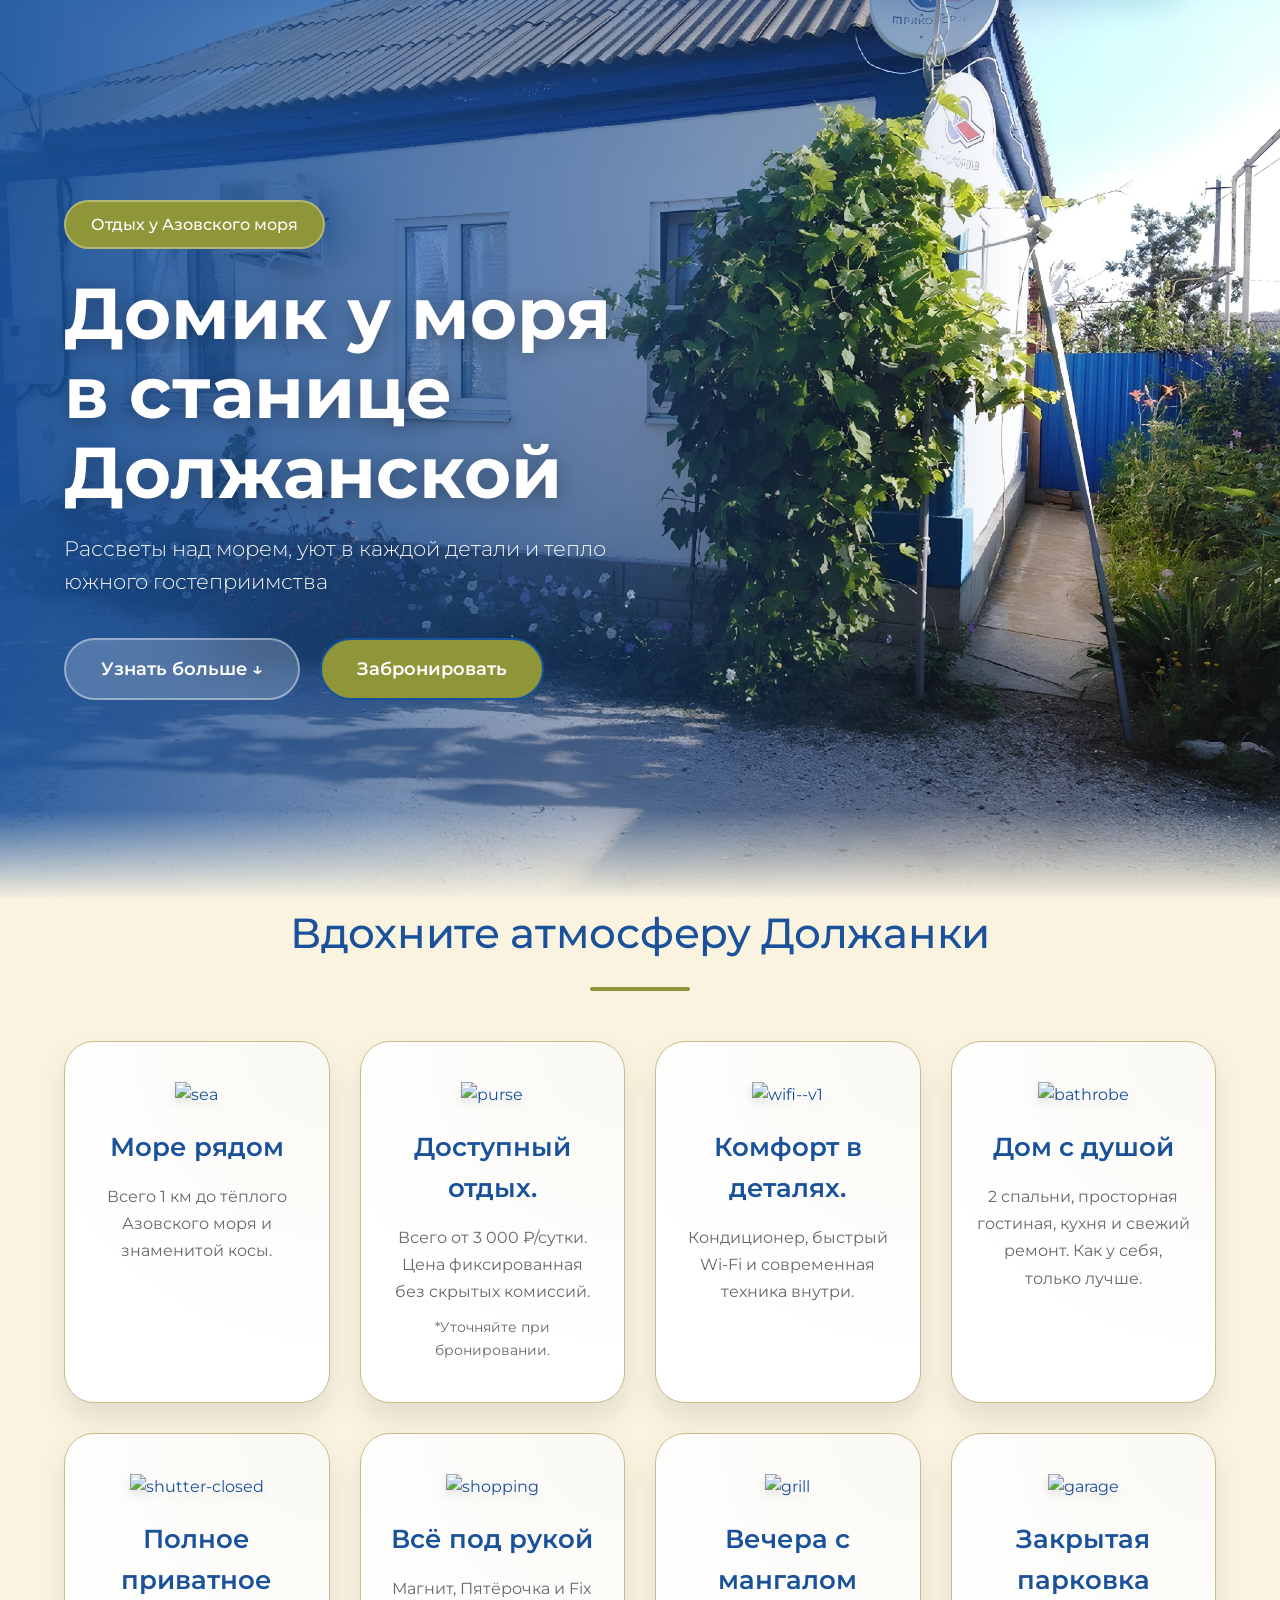
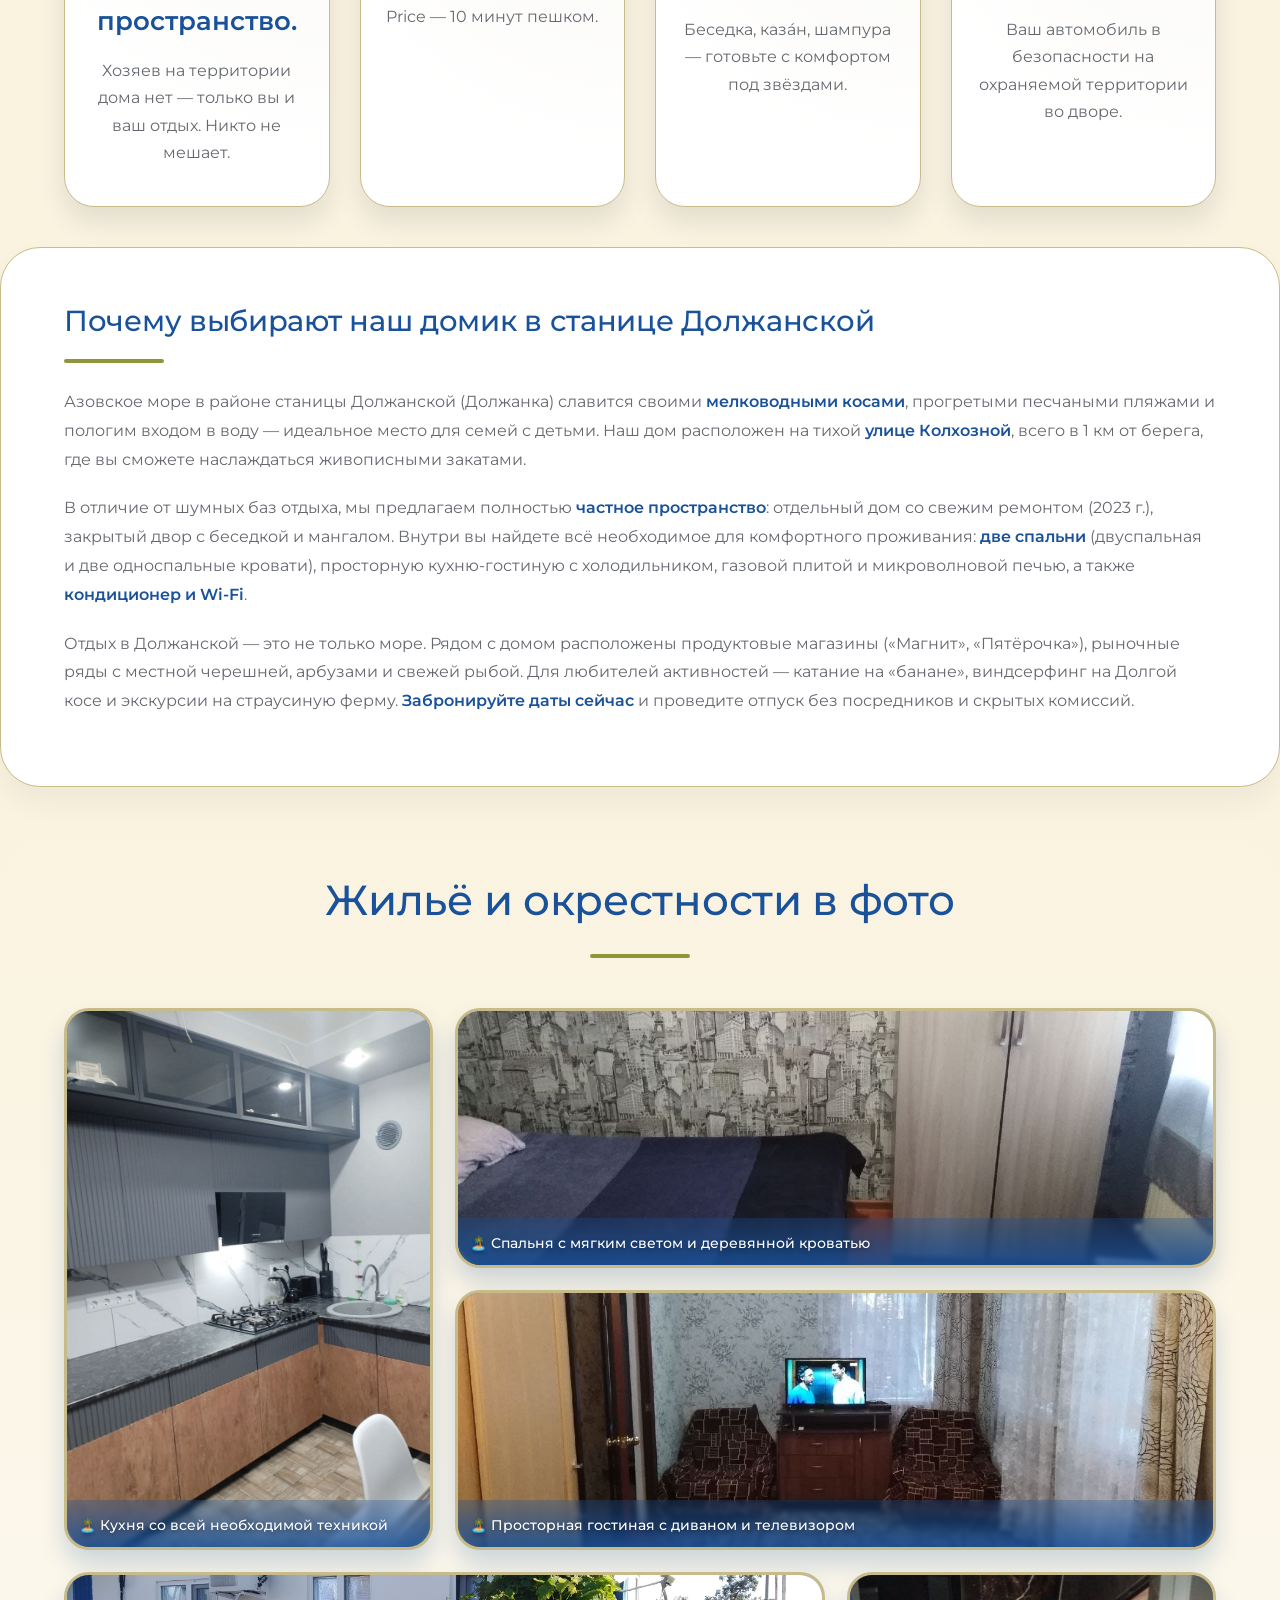
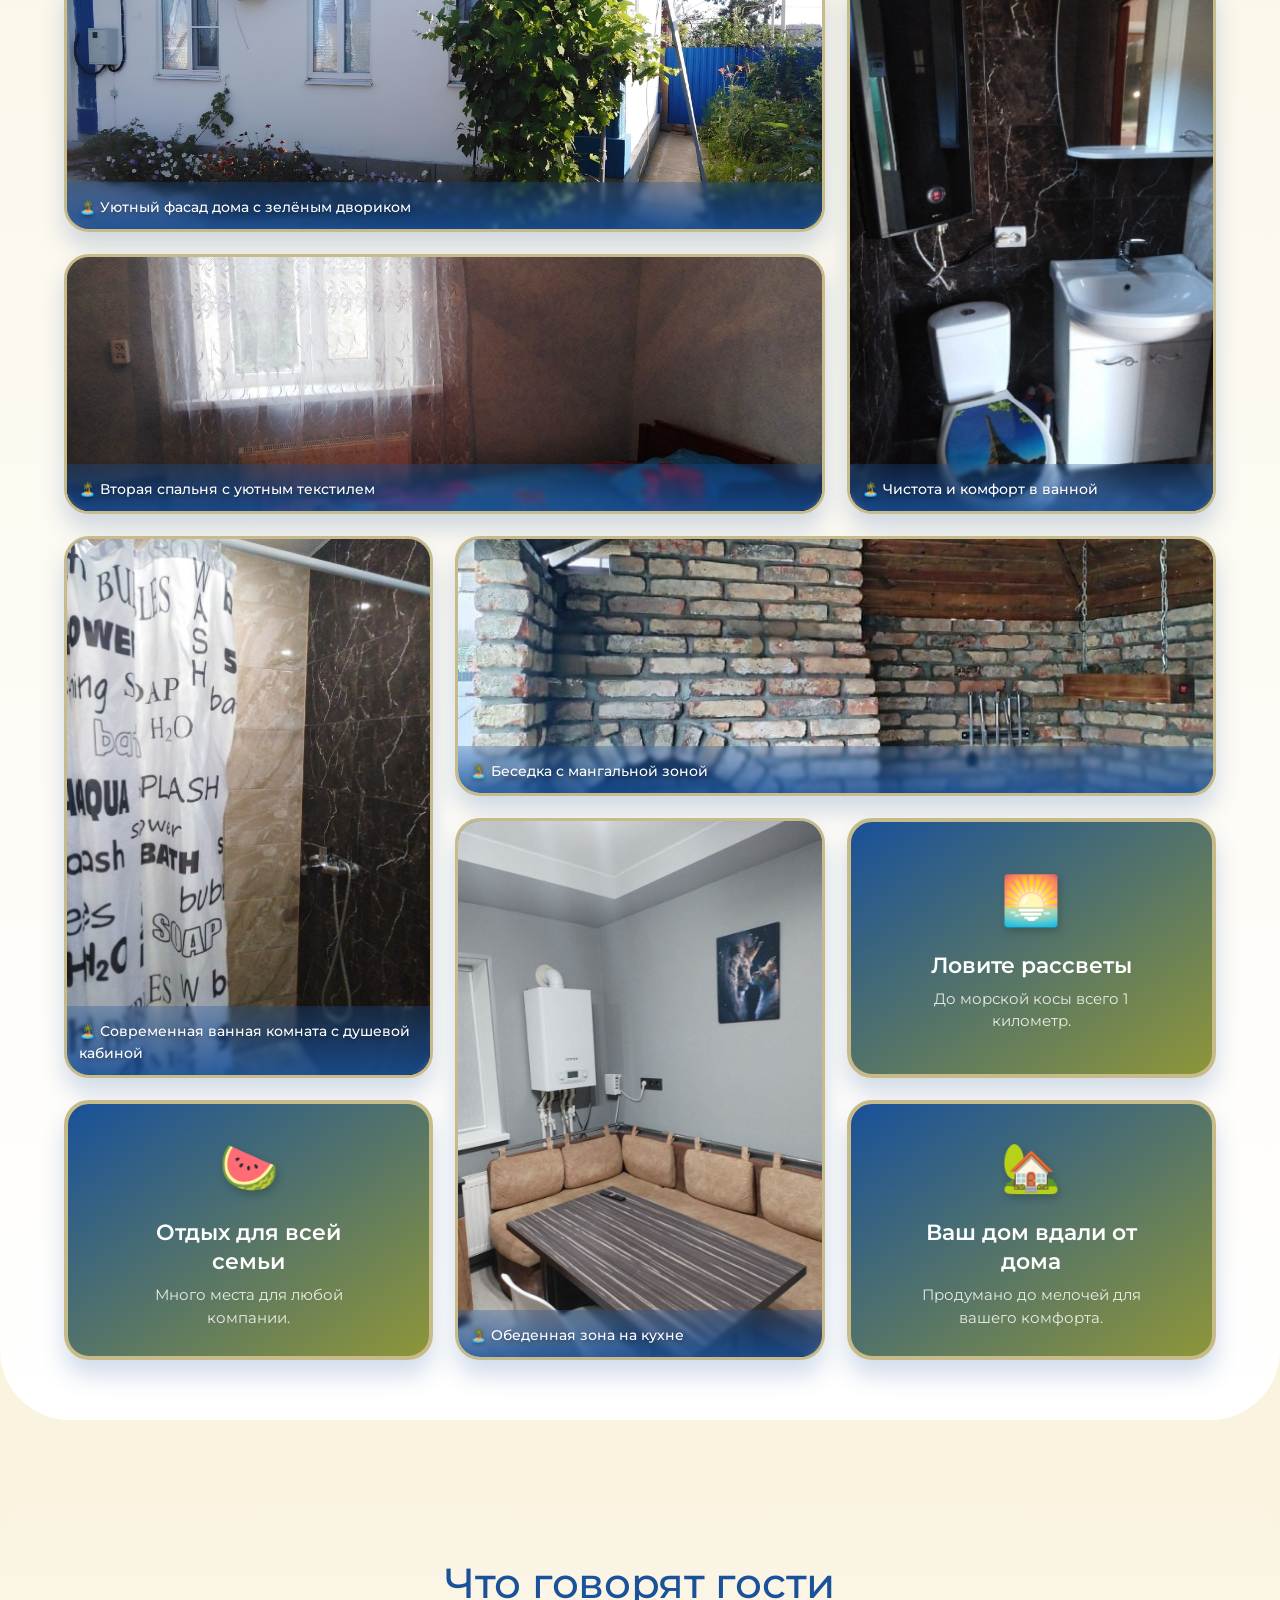
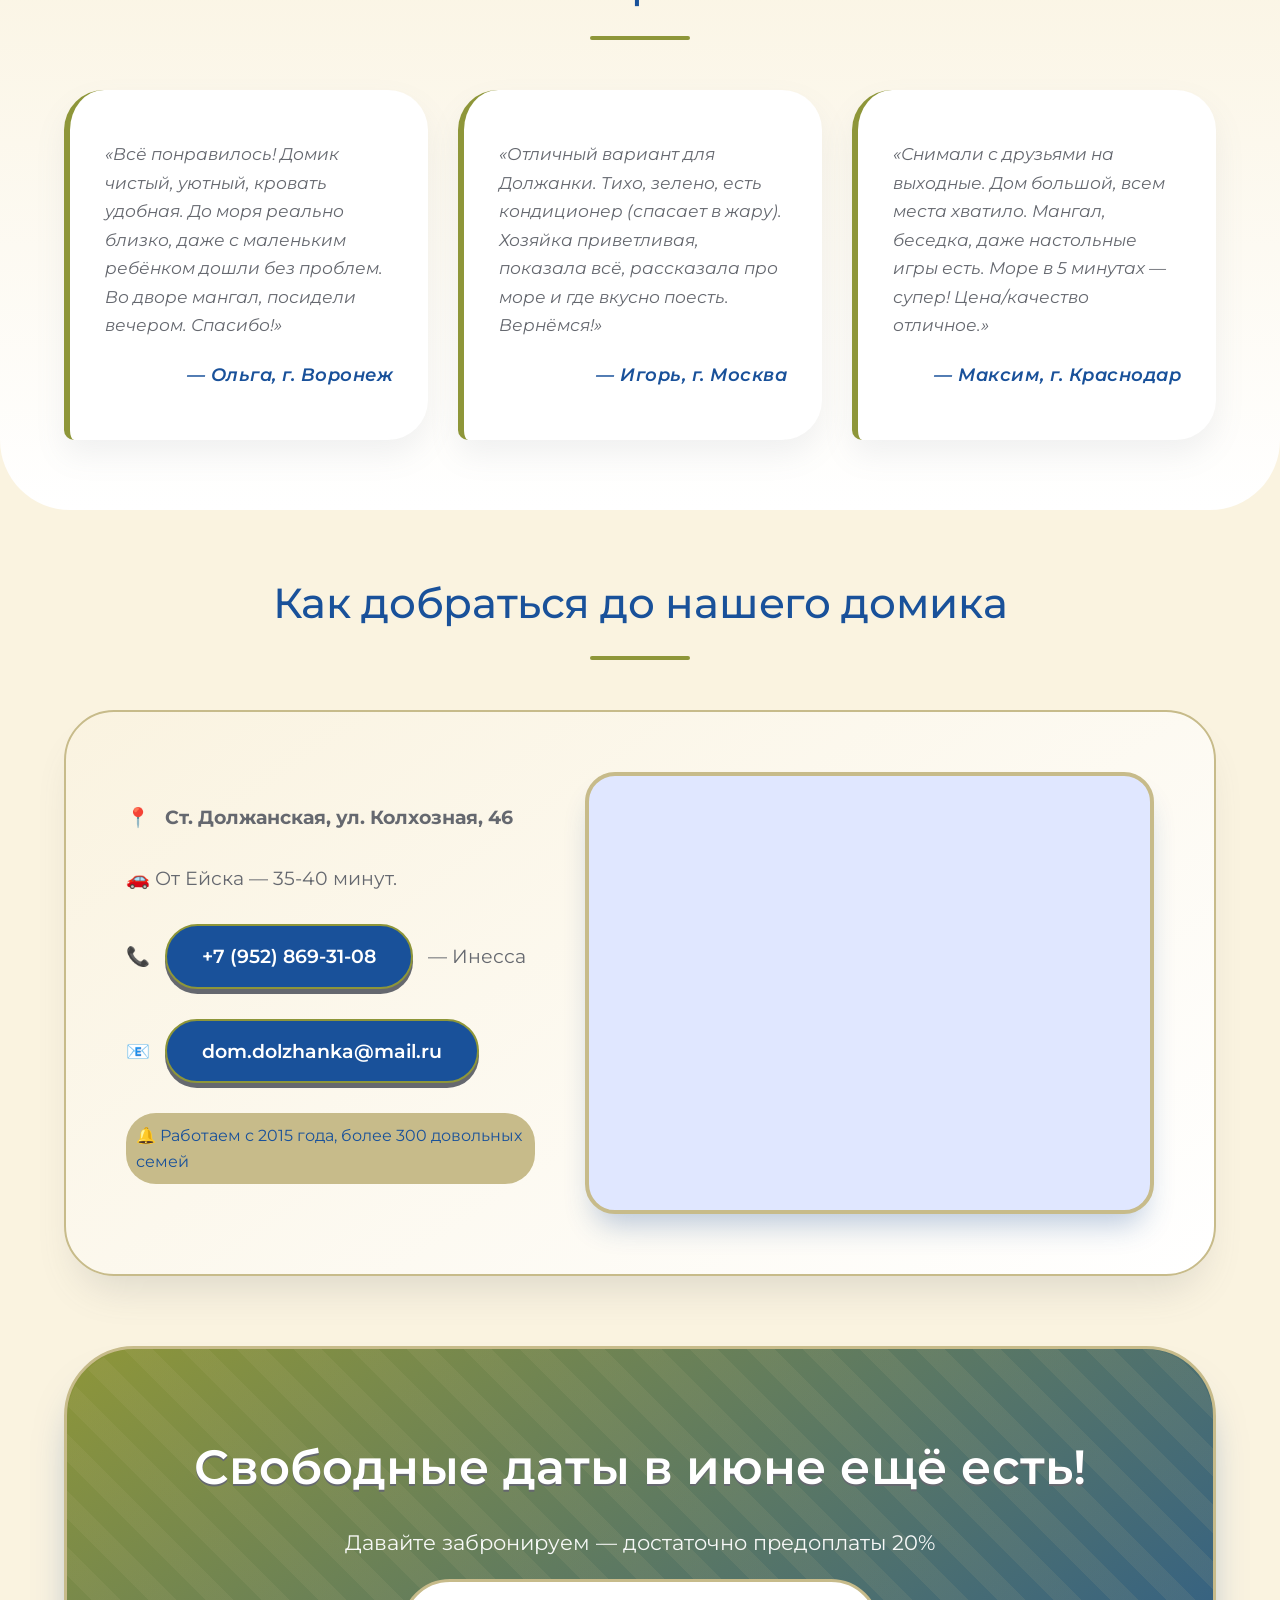
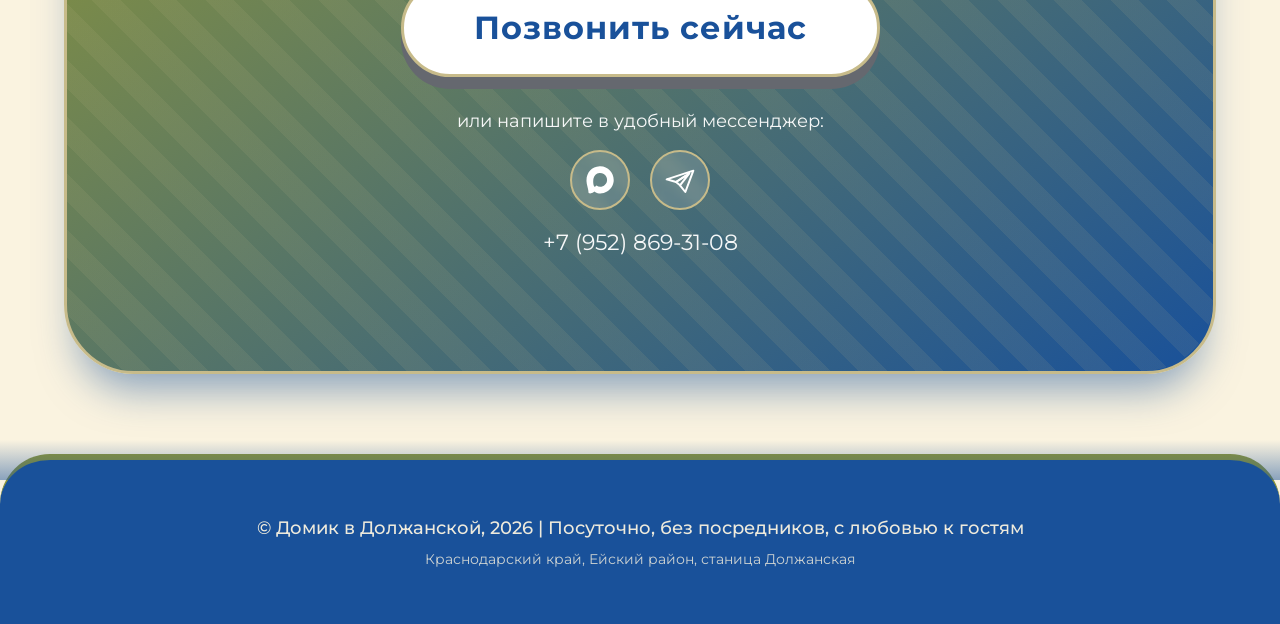
==== commit f18dbc23: "Add files via upload" ====
--- a/index.html
+++ b/index.html
@@ -120,6 +120,7 @@
                 </div>
                 <h3>Доступный отдых.</h3>
                 <p>Всего от 3 000 ₽/сутки. Цена фиксированная без скрытых комиссий.</p>
+                <p style="font-size: 0.85rem; margin-top: 10px;">*Уточняйте при бронировании.</p>
             </div>
             <div class="feature-card">
                 <div class="feature-icon">
@@ -137,14 +138,14 @@
                     </svg>
                 </div>
                 <h3>Дом с душой</h3>
-                <p>2 спальни, просторная гостиная-кухня и свежий ремонт. Как у себя, только лучше.</p>
+                <p>2 спальни, просторная гостиная, кухня и свежий ремонт. Как у себя, только лучше.</p>
             </div>
             <div class="feature-card">
                 <div class="feature-icon">
                     <img width="50" height="50" src="https://img.icons8.com/ios/50/shutter-closed.png" alt="shutter-closed"/>
                 </div>
                 <h3>Полное приватное пространство.</h3>
-                <p>Хозяев на территории нет — только вы и ваш отдых. Никто не мешает.</p>
+                <p>Хозяев на территории дома нет — только вы и ваш отдых. Никто не мешает.</p>
             </div>
             <div class="feature-card">
                 <div class="feature-icon">
@@ -171,6 +172,20 @@
                 <h3>Закрытая парковка</h3>
                 <p>Ваш автомобиль в безопасности на охраняемой территории во дворе.</p>
             </div>
+        </div>
+    </div>
+</section>
+
+<!-- ДОБАВЛЕННЫЙ SEO-ТЕКСТ: Описание дома и курорта -->
+<section class="seo-description">
+    <div class="container">
+        <div class="seo-text-block">
+            <h2>Почему выбирают наш домик в станице Должанской</h2>
+            <p>Азовское море в районе станицы Должанской (Должанка) славится своими <strong>мелководными косами</strong>, прогретыми песчаными пляжами и пологим входом в воду — идеальное место для семей с детьми. Наш дом расположен на тихой <strong>улице Колхозной</strong>, всего в 1 км от берега, где вы сможете наслаждаться живописными закатами.</p>
+            
+            <p>В отличие от шумных баз отдыха, мы предлагаем полностью <strong>частное пространство</strong>: отдельный дом со свежим ремонтом (2023 г.), закрытый двор с беседкой и мангалом. Внутри вы найдете всё необходимое для комфортного проживания: <strong>две спальни</strong> (двуспальная и две односпальные кровати), просторную кухню-гостиную с холодильником, газовой плитой и микроволновой печью, а также <strong>кондиционер и Wi-Fi</strong>.</p>
+            
+            <p>Отдых в Должанской — это не только море. Рядом с домом расположены продуктовые магазины («Магнит», «Пятёрочка»), рыночные ряды с местной черешней, арбузами и свежей рыбой. Для любителей активностей — катание на «банане», виндсерфинг на Долгой косе и экскурсии на страусиную ферму. <strong>Забронируйте даты сейчас</strong> и проведите отпуск без посредников и скрытых комиссий.</p>
         </div>
     </div>
 </section>
@@ -635,8 +650,8 @@
                 element.appendChild(imgWrapper);
                 
                 const caption = document.createElement('div');
-                caption.className = 'mosaic-caption';
-                caption.textContent = item.alt;
+                caption.className = 'mosaic-caption always-visible';
+                caption.textContent = '🏝️ ' + item.alt; // Добавили эмодзи для красоты
                 element.appendChild(caption);
                 
                 loadImageWithFallback(img, item.src, item.alt, () => {
--- a/style.css
+++ b/style.css
@@ -1706,4 +1706,58 @@
 .nav-cta,
 .cta-button {
     border-radius: 60px;
+}
+
+/* Блок для SEO-текста */
+.seo-description {
+    background: var(--white-pure);
+    border-radius: 40px;
+    padding: 50px 30px;
+    margin: 40px auto;
+    box-shadow: 0 15px 30px rgba(0,0,0,0.05);
+    border: 1px solid var(--sand-warm);
+}
+
+.seo-text-block h2 {
+    text-align: left;
+    font-size: 1.8rem;
+    margin-bottom: 25px;
+}
+.seo-text-block h2:after {
+    margin: 15px 0 0 0; /* Выравнивание черточки влево */
+}
+
+.seo-text-block p {
+    margin-bottom: 20px;
+    line-height: 1.8;
+    color: var(--pebble);
+    font-size: 1rem;
+}
+
+.seo-text-block strong {
+    color: var(--sea-deep);
+    font-weight: 600;
+}
+
+@media (max-width: 768px) {
+    .seo-description {
+        padding: 30px 20px;
+        margin: 20px 0;
+    }
+    .seo-text-block h2 {
+        font-size: 1.5rem;
+    }
+}
+
+/* Показываем подписи всегда, но полупрозрачно */
+.mosaic-caption.always-visible {
+    transform: translateY(0);
+    background: linear-gradient(to top, rgba(25, 81, 154, 0.85), rgba(25, 81, 154, 0.3));
+    font-size: 0.85rem;
+    padding: 15px 12px 10px;
+    backdrop-filter: blur(2px);
+}
+.mosaic-item:hover .mosaic-caption.always-visible {
+    background: linear-gradient(to top, var(--sea-deep), var(--olive));
+    font-weight: 600;
 }
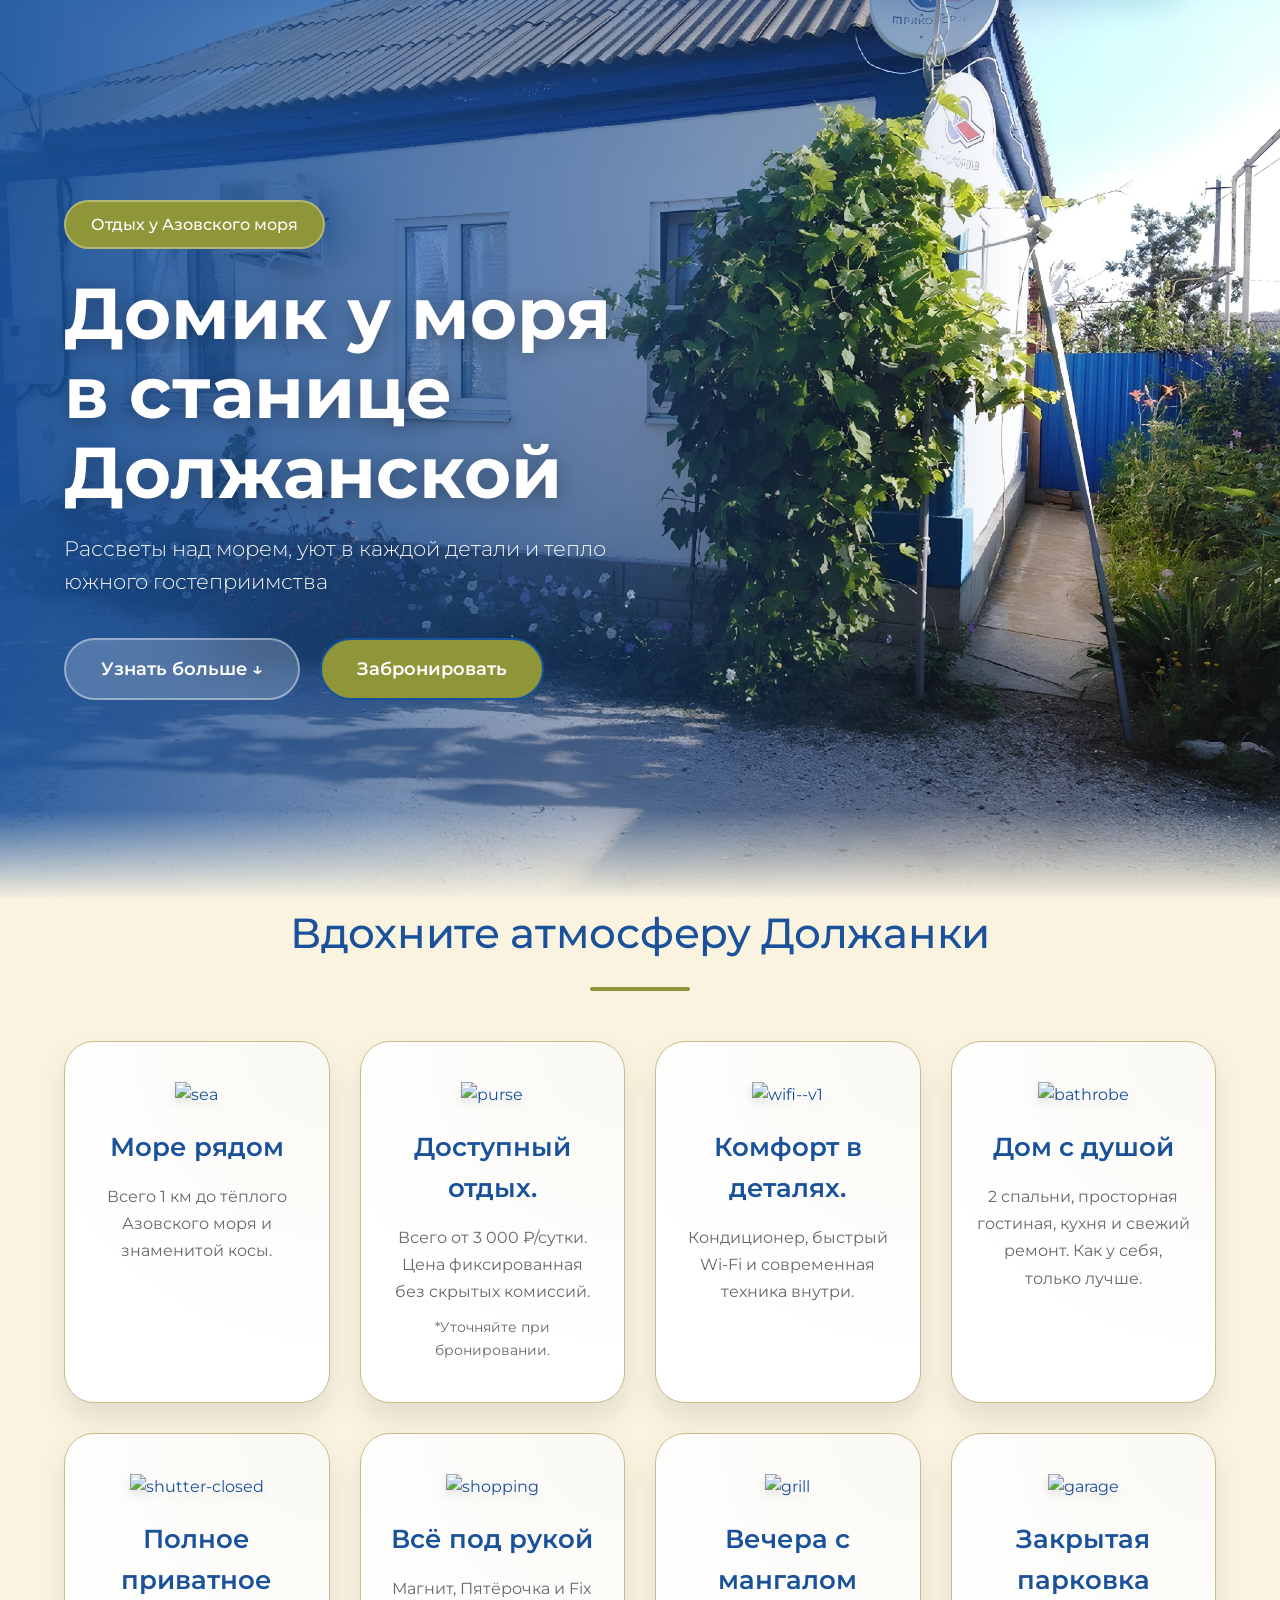
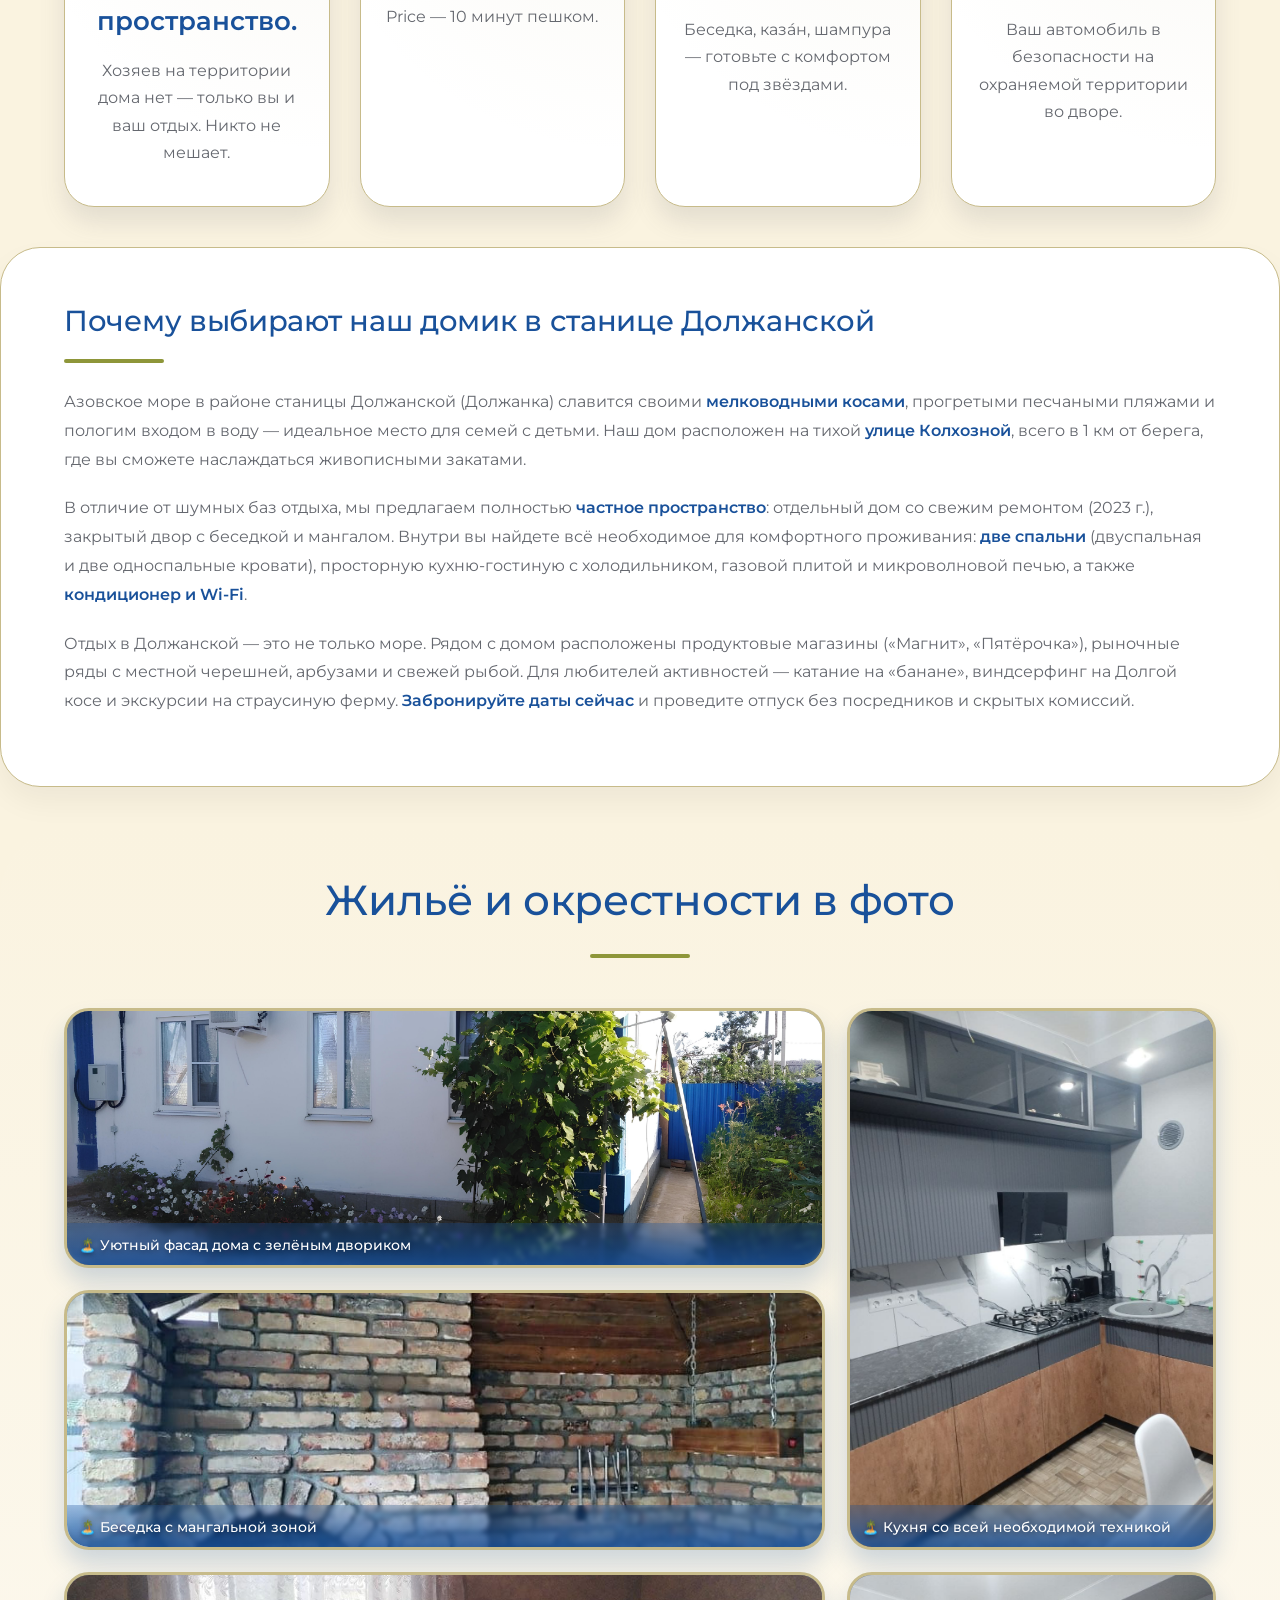
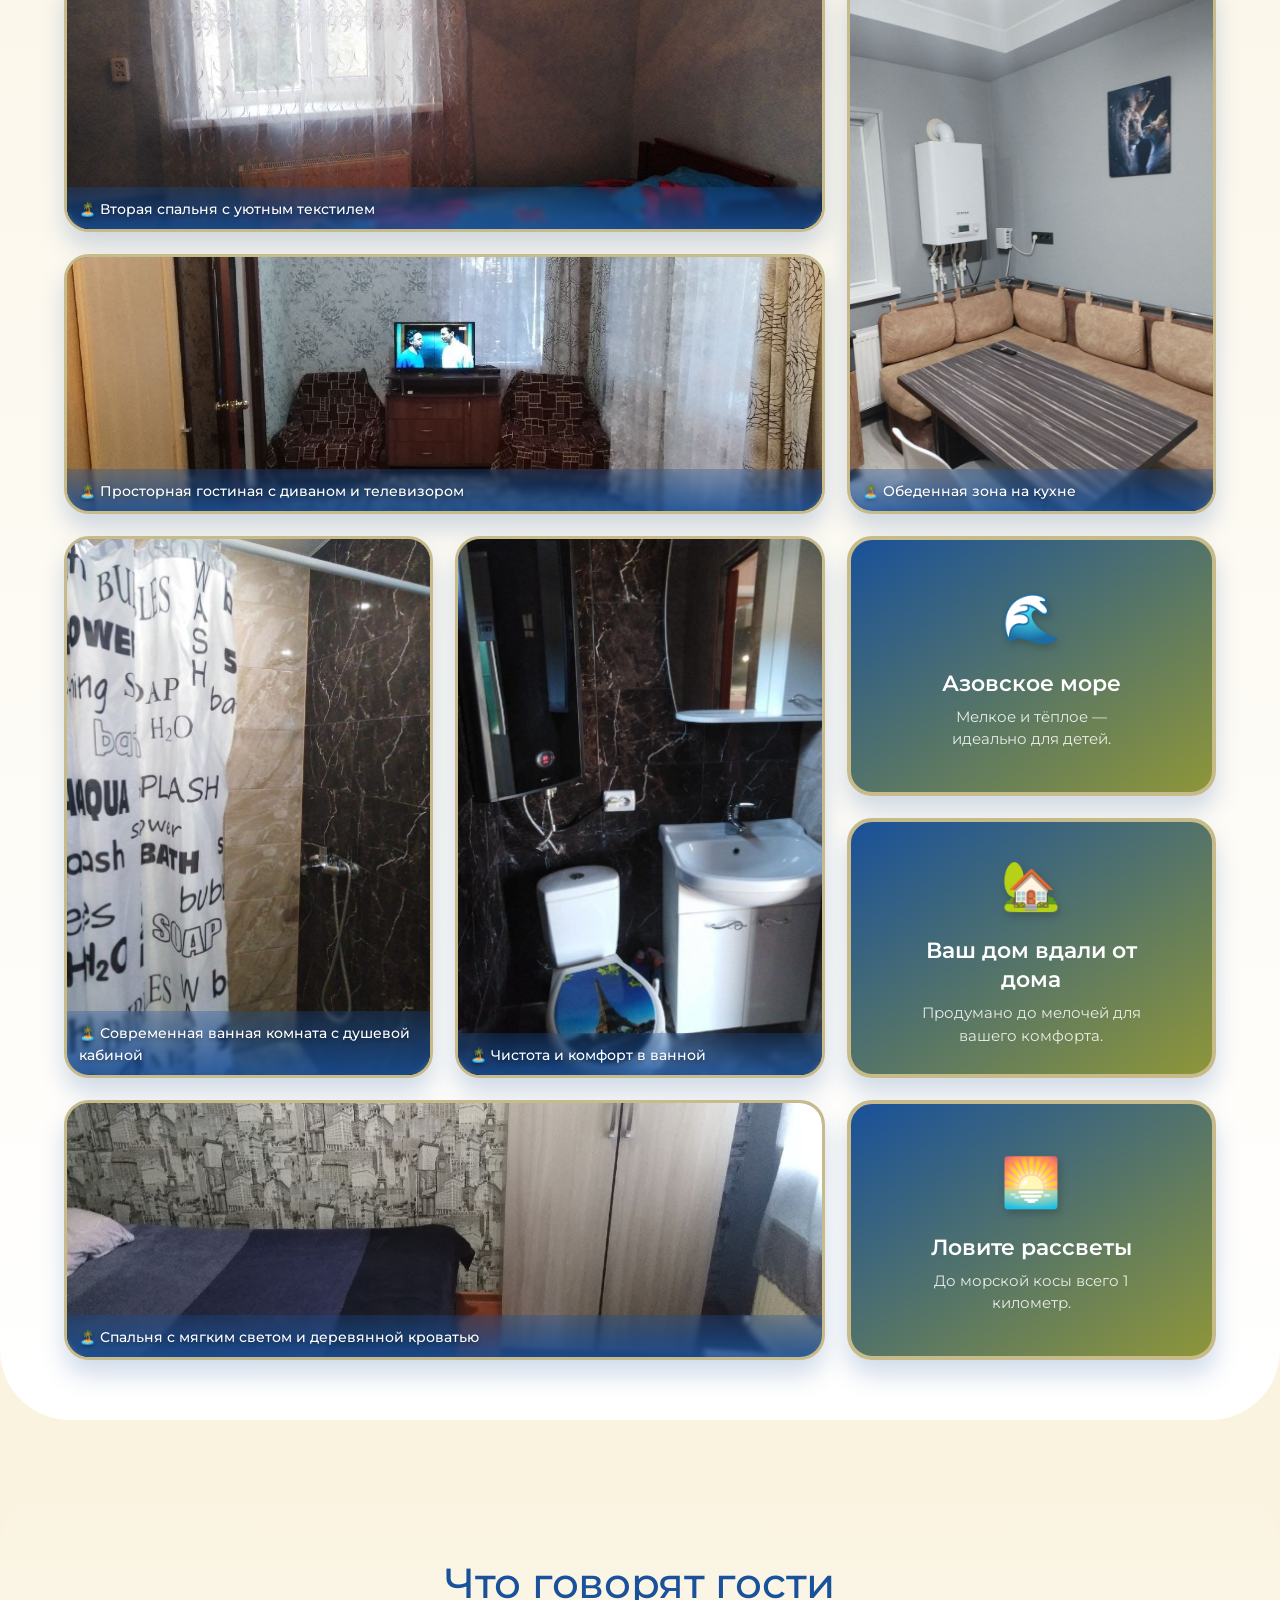
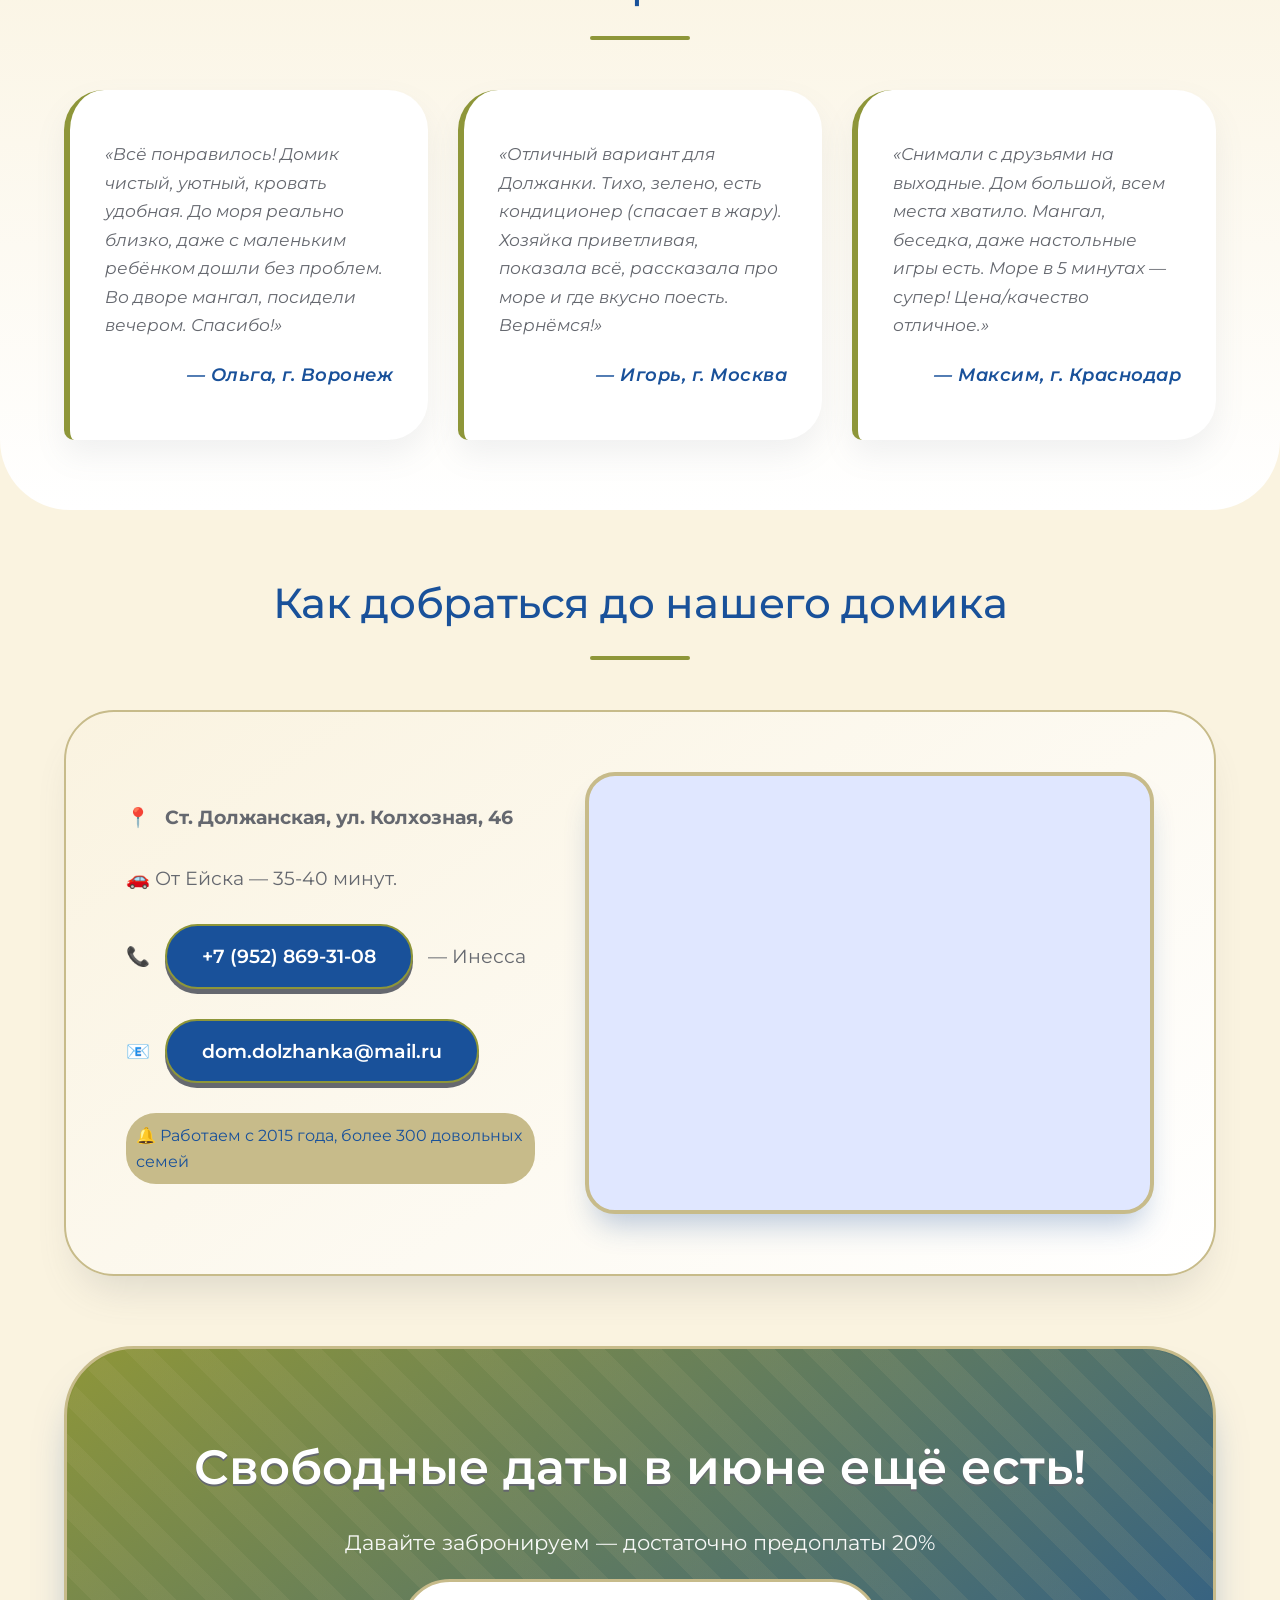
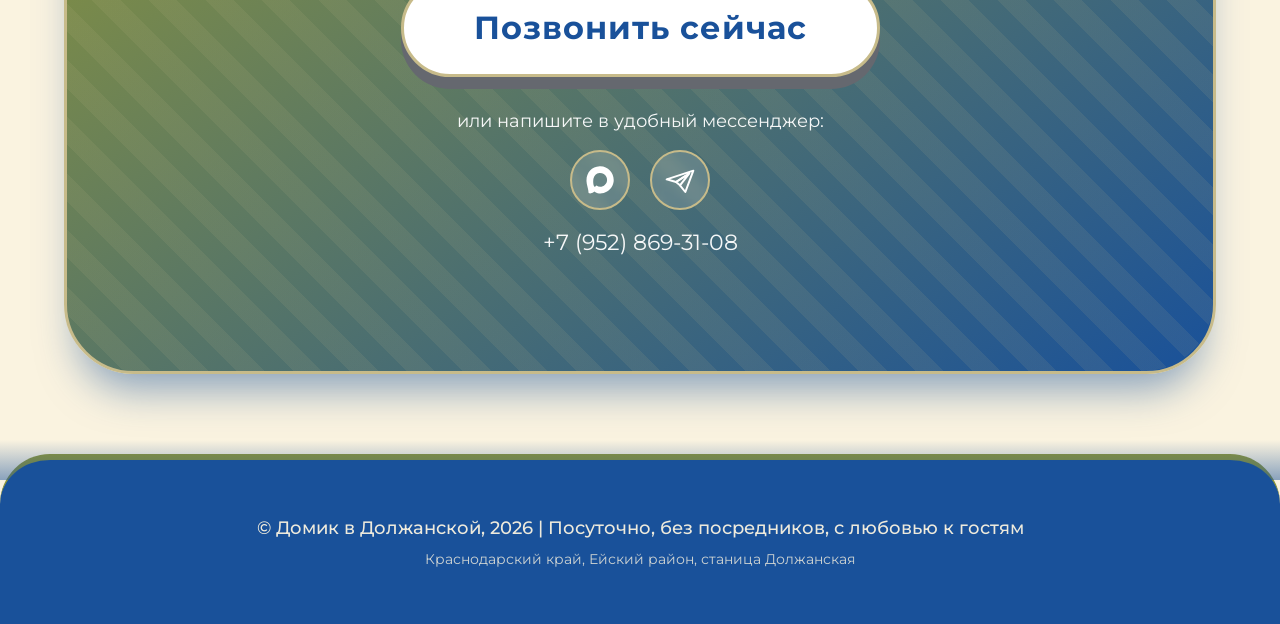
==== commit 3f492e59: "Add files via upload" ====
--- a/index.html
+++ b/index.html
@@ -249,10 +249,10 @@
         <div class="social-links">
             <p style="margin: 30px 0 10px; font-size: 1.1rem;">или напишите в удобный мессенджер:</p>
             <div class="social-icons">
-                <a href="https://max.ru/domik_v_dolzhanskoy" target="_blank" rel="noopener noreferrer" class="social-icon max" title="Max">
+                <a href="https://vk.com/away.php?to=https%3A%2F%2Fmax.ru%2Fu%2Ff9LHodD0cOJWF1QvKN0spTWa_rQMj4_VscWOGGsEMs9J3PZqH9WCNZwIWbM&utf=1" target="_blank" rel="noopener noreferrer" class="social-icon max" title="Max">
                     <img src="icons/Max_logo.svg" alt="Max мессенджер" width="28" height="28" style="filter: brightness(0) invert(1);">
                 </a>
-                <a href="https://t.me/domik_dolzhanskaya" target="_blank" rel="noopener noreferrer" class="social-icon telegram" title="Telegram">
+                <a href="https://t.me/contact/1775827672:xWP6a3ecQGMHofsM" target="_blank" rel="noopener noreferrer" class="social-icon telegram" title="Telegram">
                     <svg width="32" height="32" viewBox="0 0 24 24" fill="none" xmlns="http://www.w3.org/2000/svg" aria-label="Telegram">
                         <path d="M22 5L2 11.5L9 13.5L19 7L12 16L16 21L22 5Z" stroke="currentColor" stroke-width="1.5" stroke-linejoin="round"/>
                         <path d="M12 16L9 13.5L16 9" stroke="currentColor" stroke-width="1.5" stroke-linecap="round" stroke-linejoin="round"/>
--- a/style.css
+++ b/style.css
@@ -615,15 +615,34 @@
     bottom: 0;
     left: 0;
     right: 0;
-    background: linear-gradient(to top, rgba(25, 81, 154, 0.95), transparent);
     color: white;
     padding: 30px 15px 15px;
     font-size: 0.95rem;
     font-weight: 500;
-    transform: translateY(100%);
     transition: transform 0.3s ease;
     text-shadow: 0 2px 4px rgba(0,0,0,0.3);
-    backdrop-filter: blur(3px);
+    pointer-events: none;
+    z-index: 2;
+}
+
+
+/* Показываем подписи всегда, но полупрозрачно */
+.mosaic-caption.always-visible {
+    transform: translateY(0);
+    background: linear-gradient(to top, rgba(25, 81, 154, 0.85), rgba(25, 81, 154, 0.3));
+    font-size: 0.85rem;
+    padding: 12px 12px 8px;
+    backdrop-filter: blur(2px);
+}
+
+.mosaic-item:hover .mosaic-caption:not(.always-visible) {
+    transform: translateY(0);
+}
+
+.mosaic-item:hover .mosaic-caption.always-visible {
+    background: linear-gradient(to top, var(--sea-deep), var(--olive));
+    font-weight: 600;
+    padding: 12px 12px 8px;
 }
 
 .mosaic-item:hover .mosaic-caption {
@@ -1748,16 +1767,3 @@
         font-size: 1.5rem;
     }
 }
-
-/* Показываем подписи всегда, но полупрозрачно */
-.mosaic-caption.always-visible {
-    transform: translateY(0);
-    background: linear-gradient(to top, rgba(25, 81, 154, 0.85), rgba(25, 81, 154, 0.3));
-    font-size: 0.85rem;
-    padding: 15px 12px 10px;
-    backdrop-filter: blur(2px);
-}
-.mosaic-item:hover .mosaic-caption.always-visible {
-    background: linear-gradient(to top, var(--sea-deep), var(--olive));
-    font-weight: 600;
-}
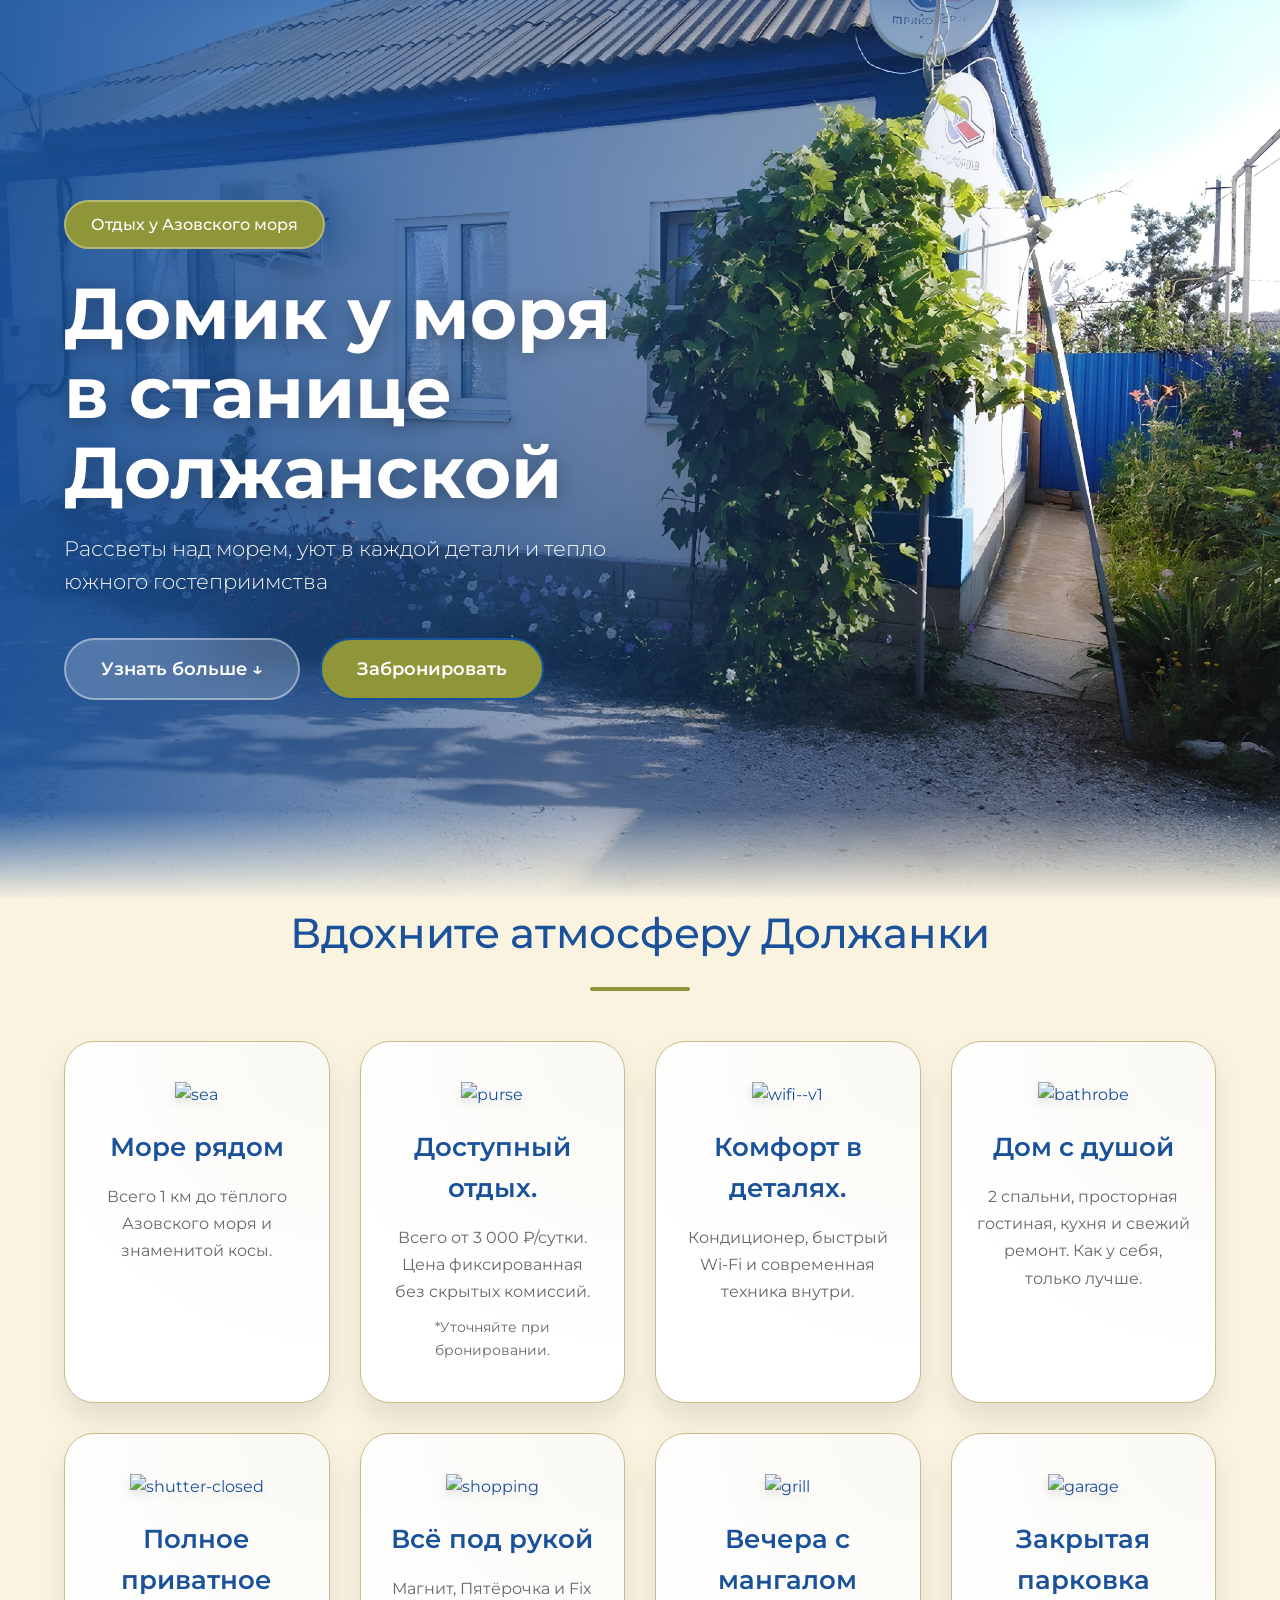
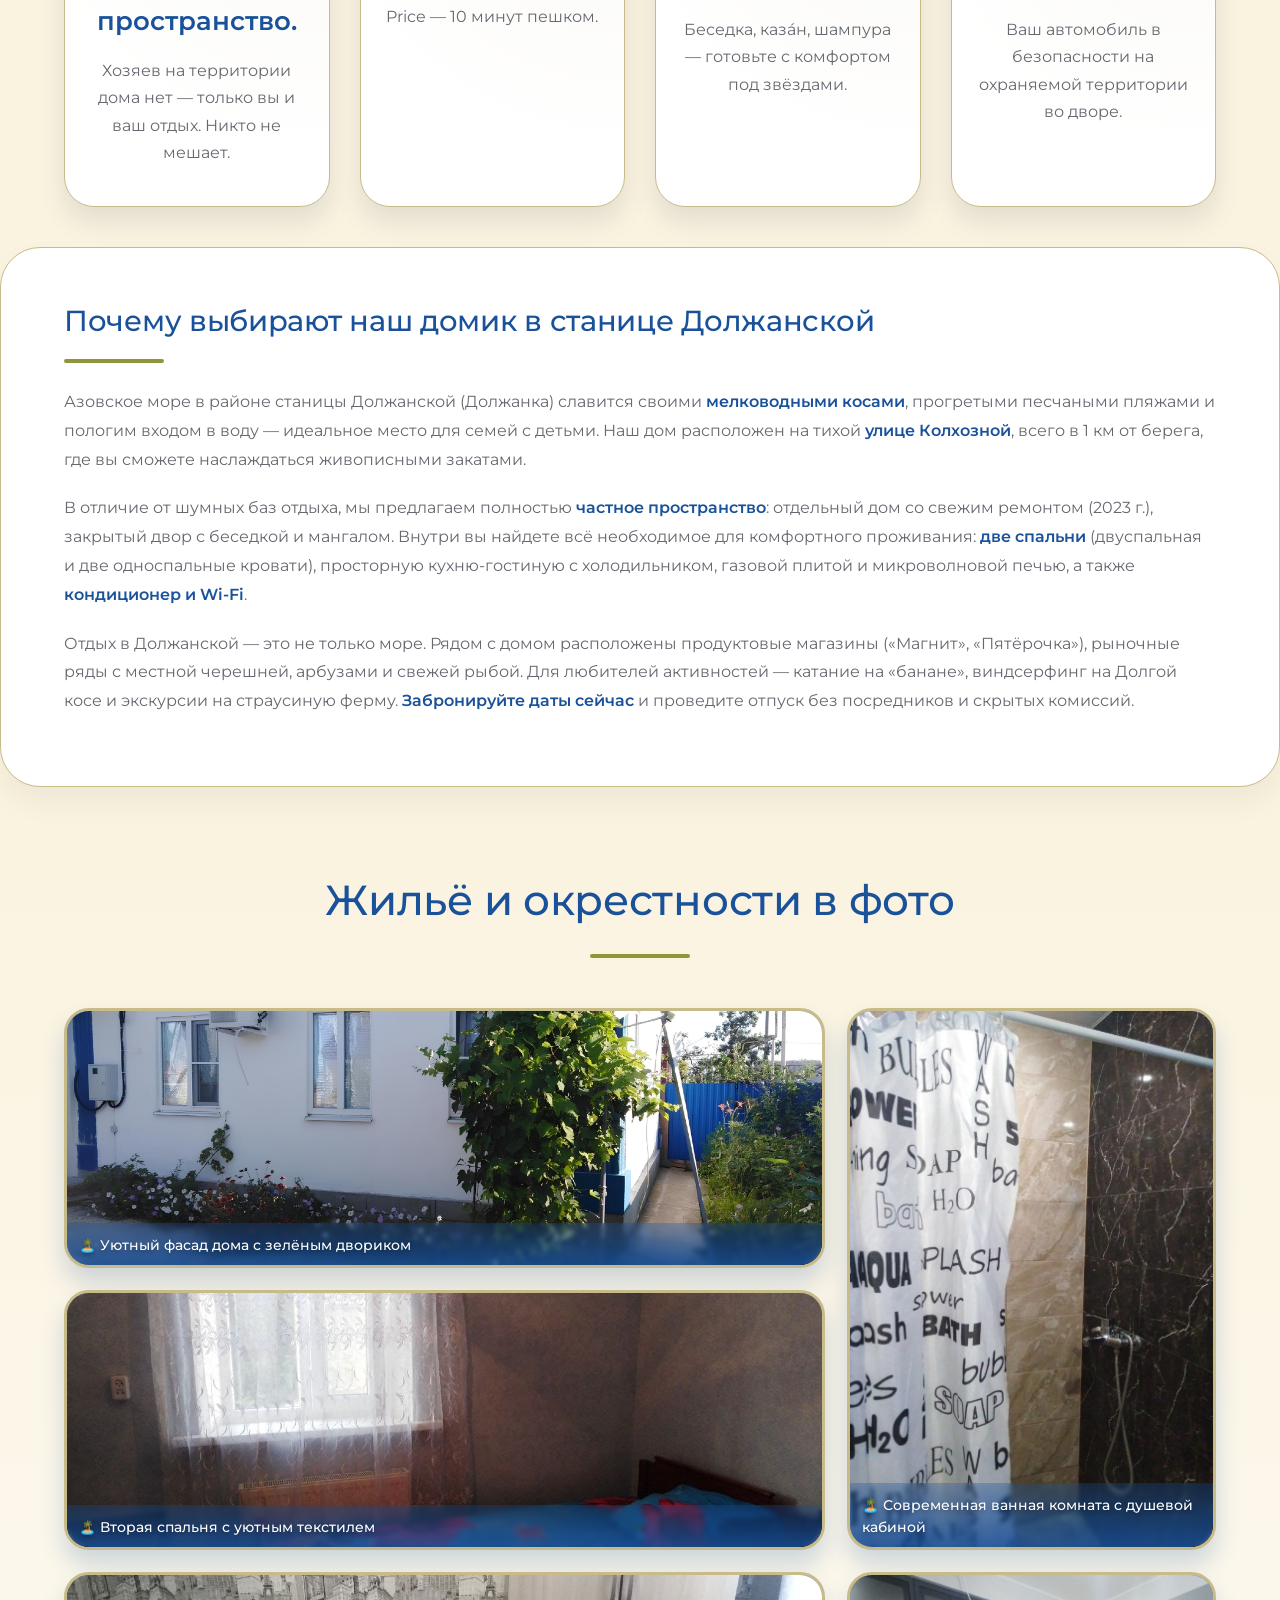
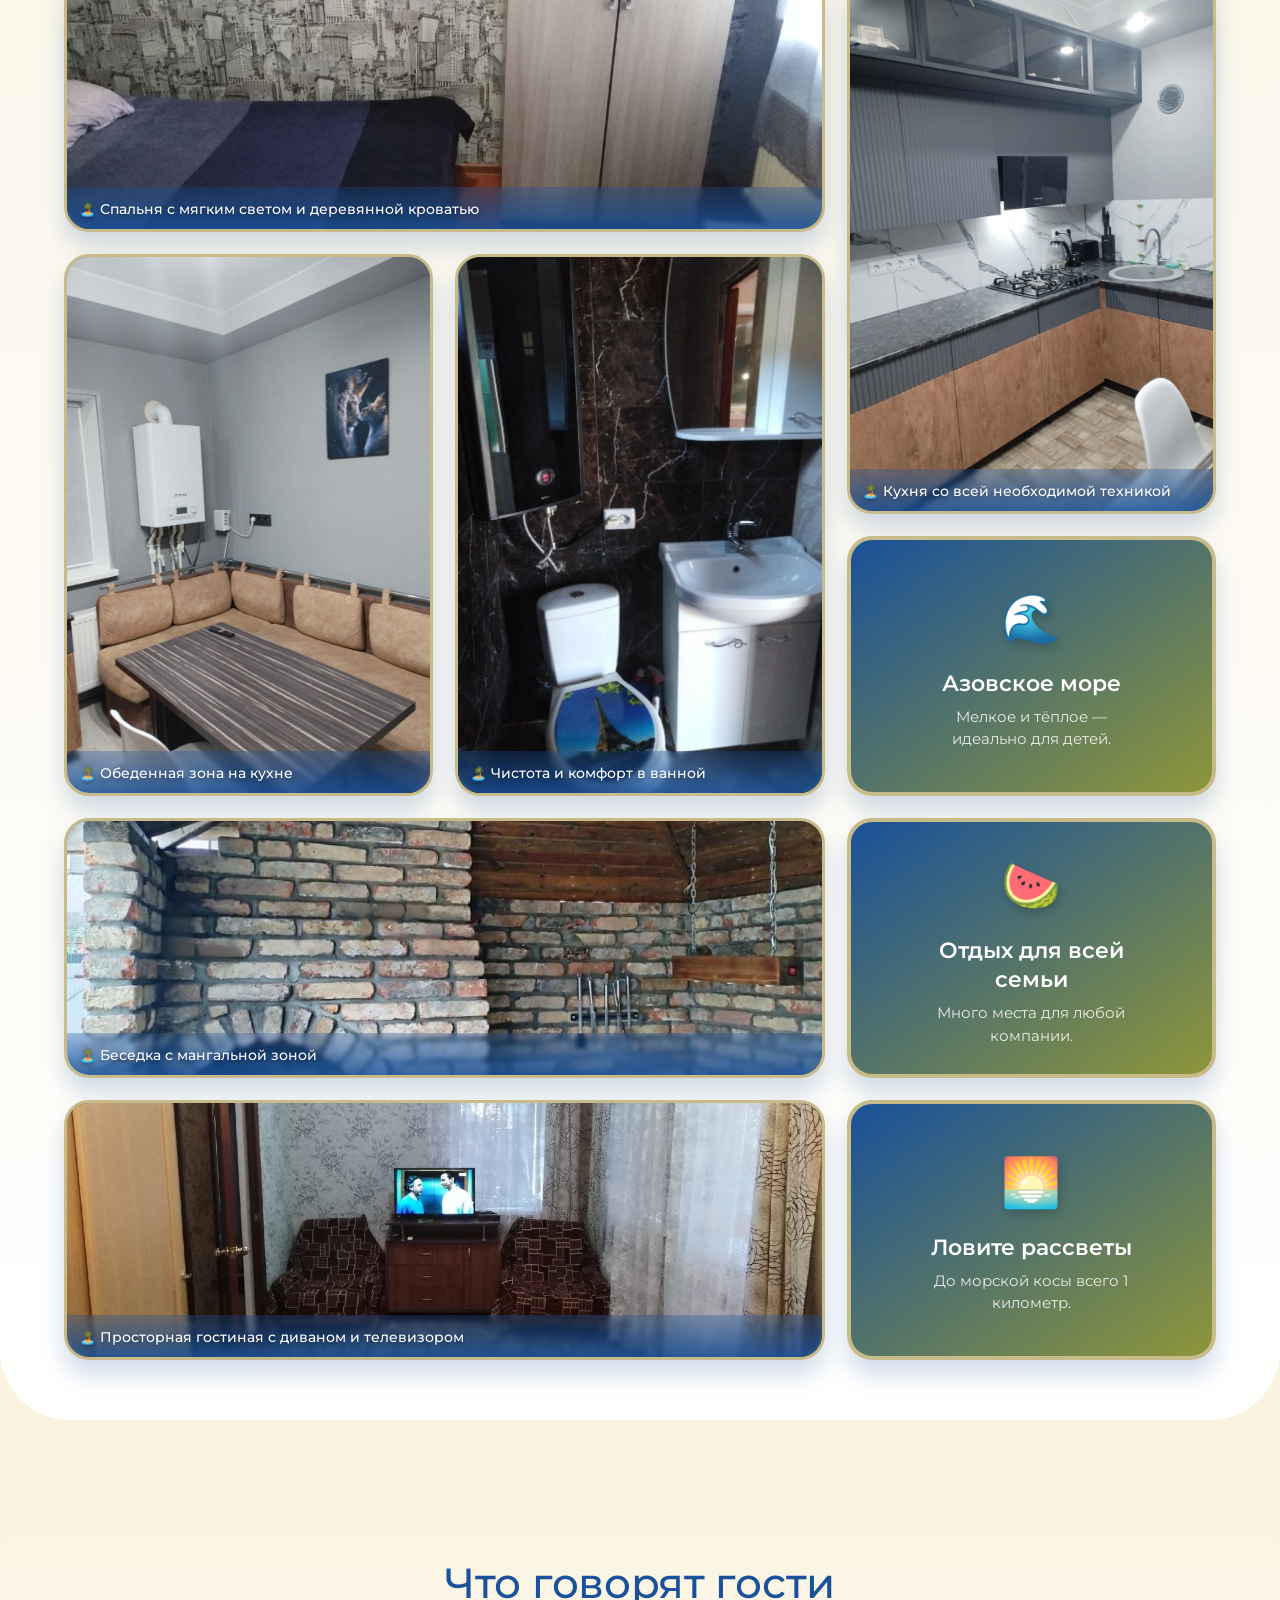
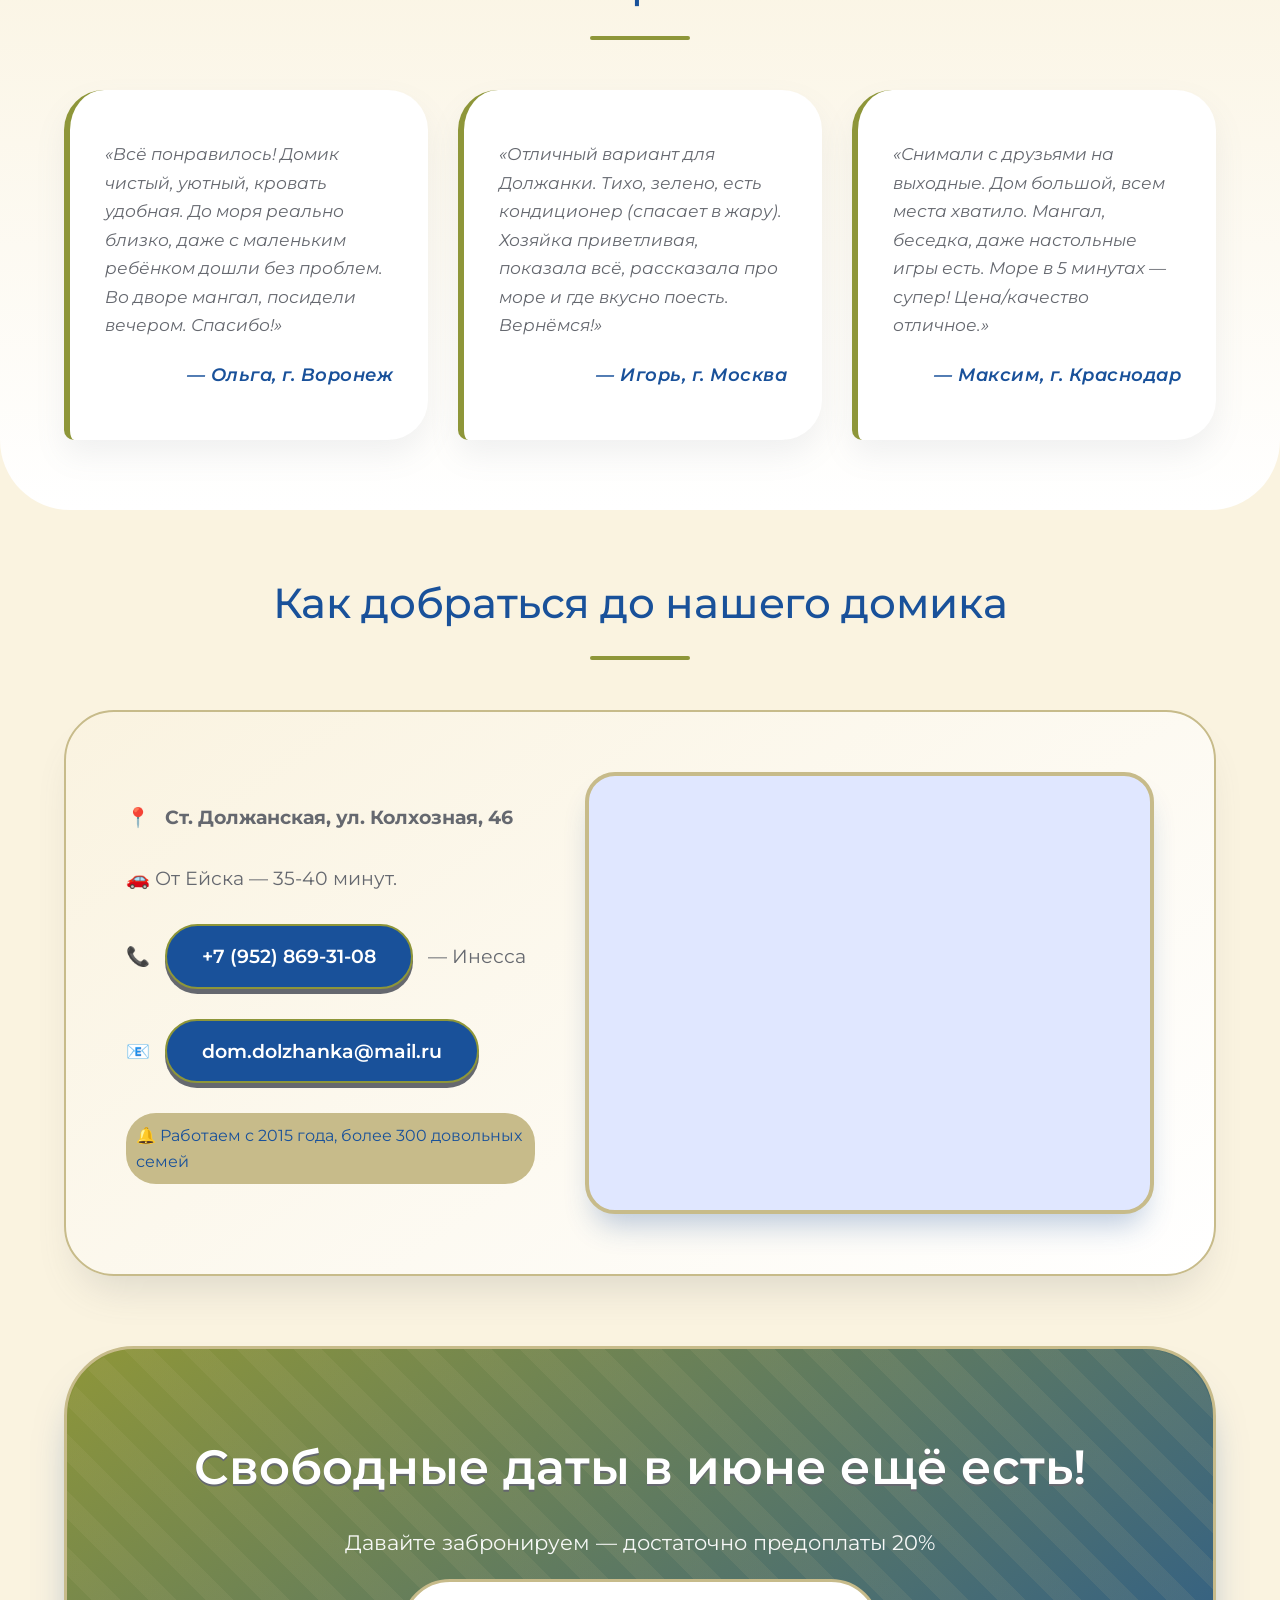
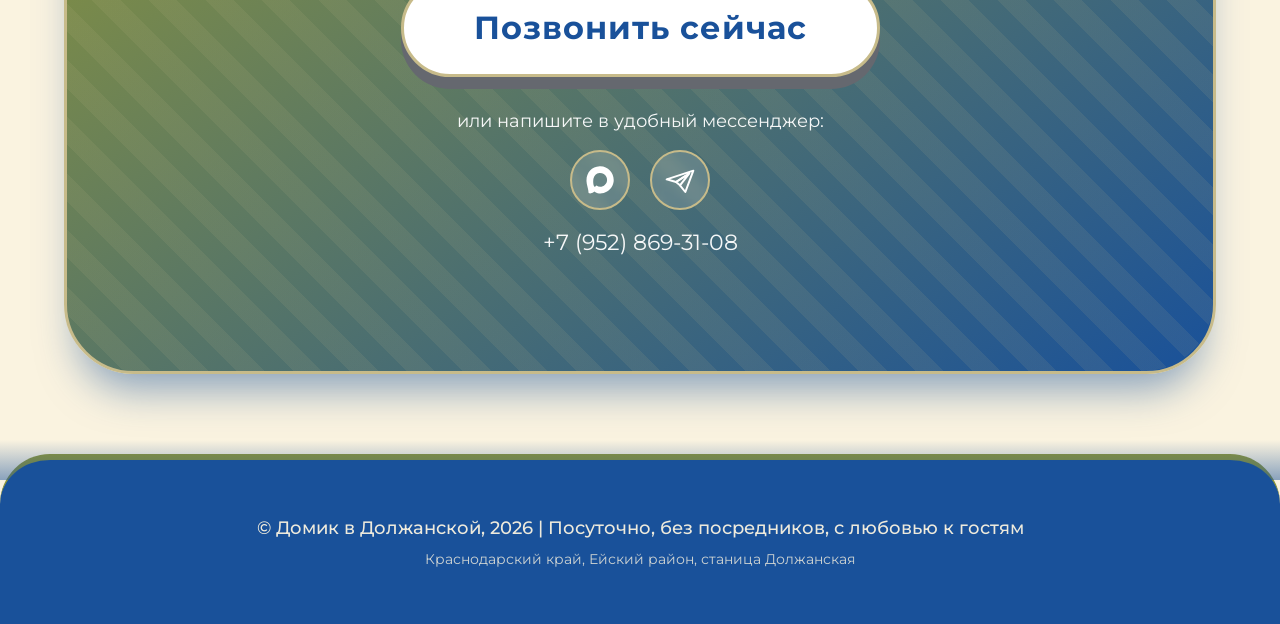
==== commit 1e599336: "Add files via upload" ====
--- a/index.html
+++ b/index.html
@@ -249,7 +249,7 @@
         <div class="social-links">
             <p style="margin: 30px 0 10px; font-size: 1.1rem;">или напишите в удобный мессенджер:</p>
             <div class="social-icons">
-                <a href="https://vk.com/away.php?to=https%3A%2F%2Fmax.ru%2Fu%2Ff9LHodD0cOJWF1QvKN0spTWa_rQMj4_VscWOGGsEMs9J3PZqH9WCNZwIWbM&utf=1" target="_blank" rel="noopener noreferrer" class="social-icon max" title="Max">
+                <a href="https://max.ru/u/f9LHodD0cOJWF1QvKN0spTWa_rQMj4_VscWOGGsEMs9J3PZqH9WCNZwIWbM" target="_blank" rel="noopener noreferrer" class="social-icon max" title="Max">
                     <img src="icons/Max_logo.svg" alt="Max мессенджер" width="28" height="28" style="filter: brightness(0) invert(1);">
                 </a>
                 <a href="https://t.me/contact/1775827672:xWP6a3ecQGMHofsM" target="_blank" rel="noopener noreferrer" class="social-icon telegram" title="Telegram">
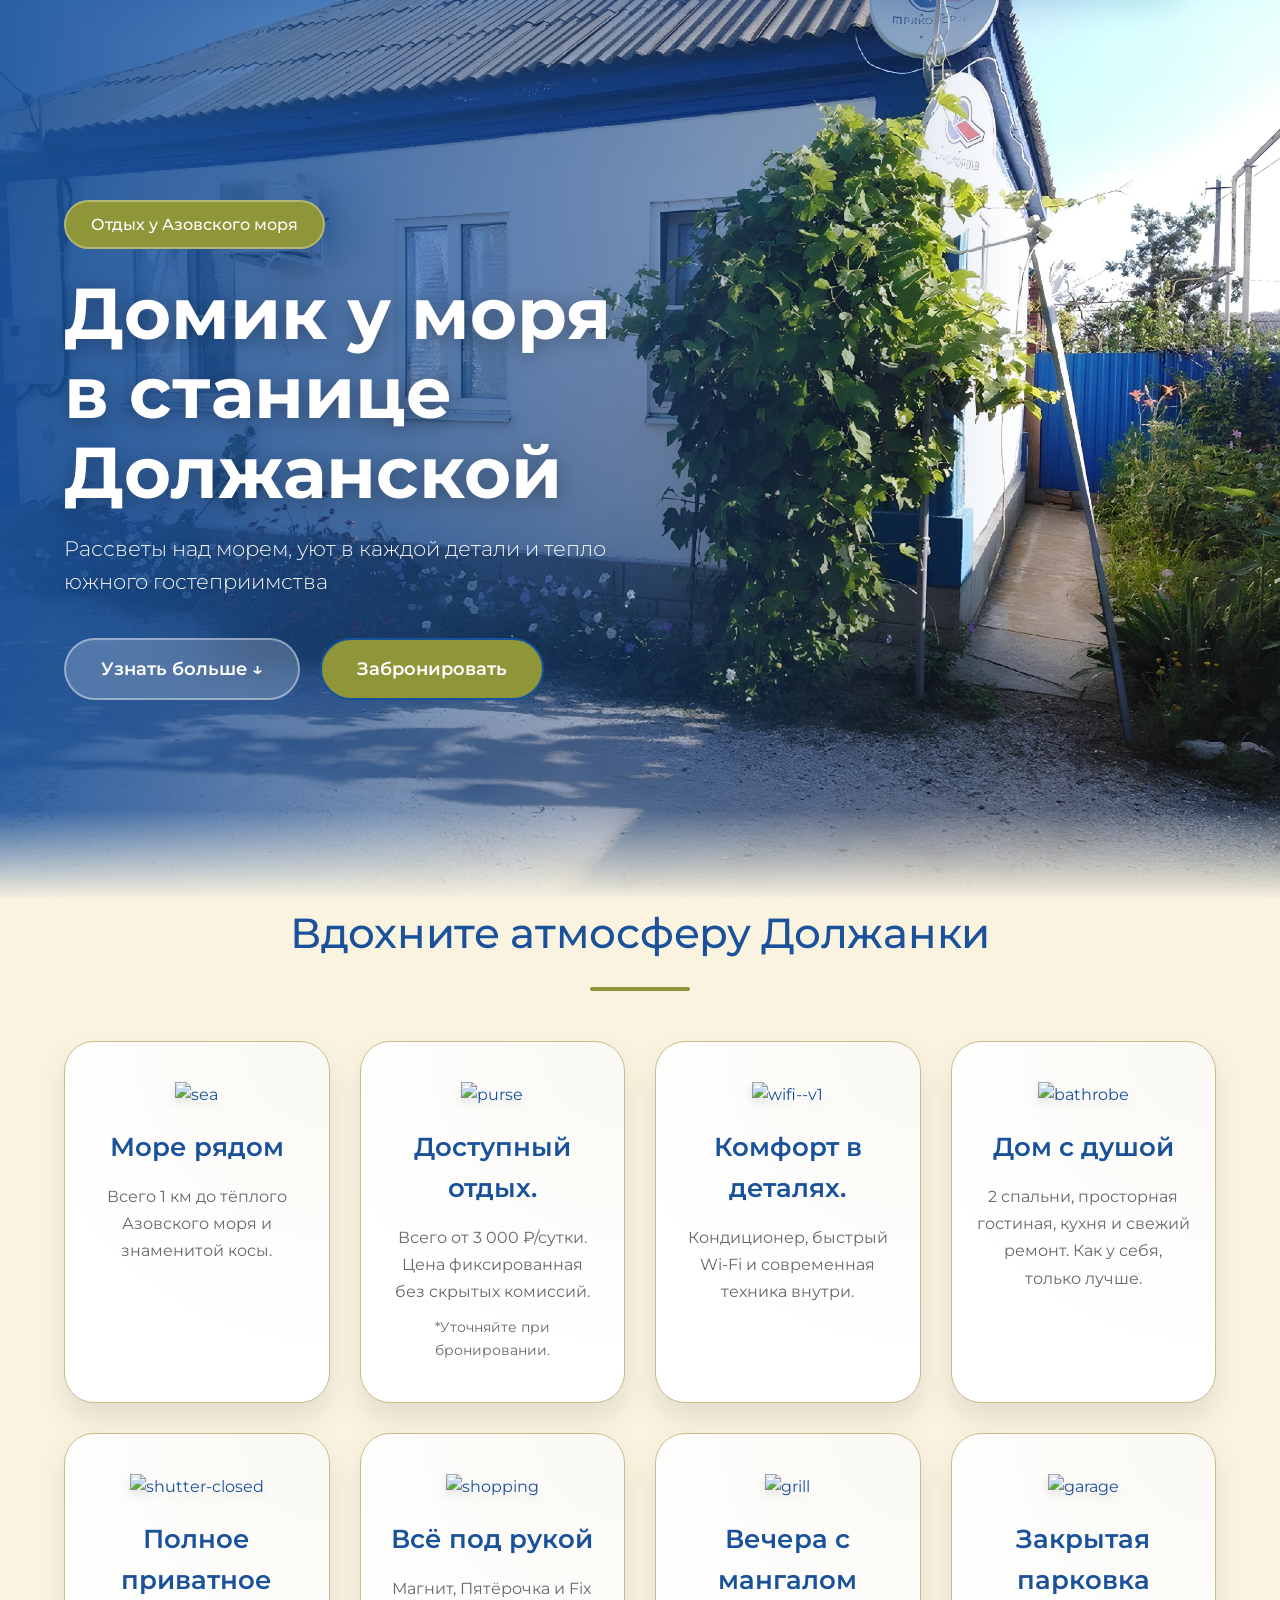
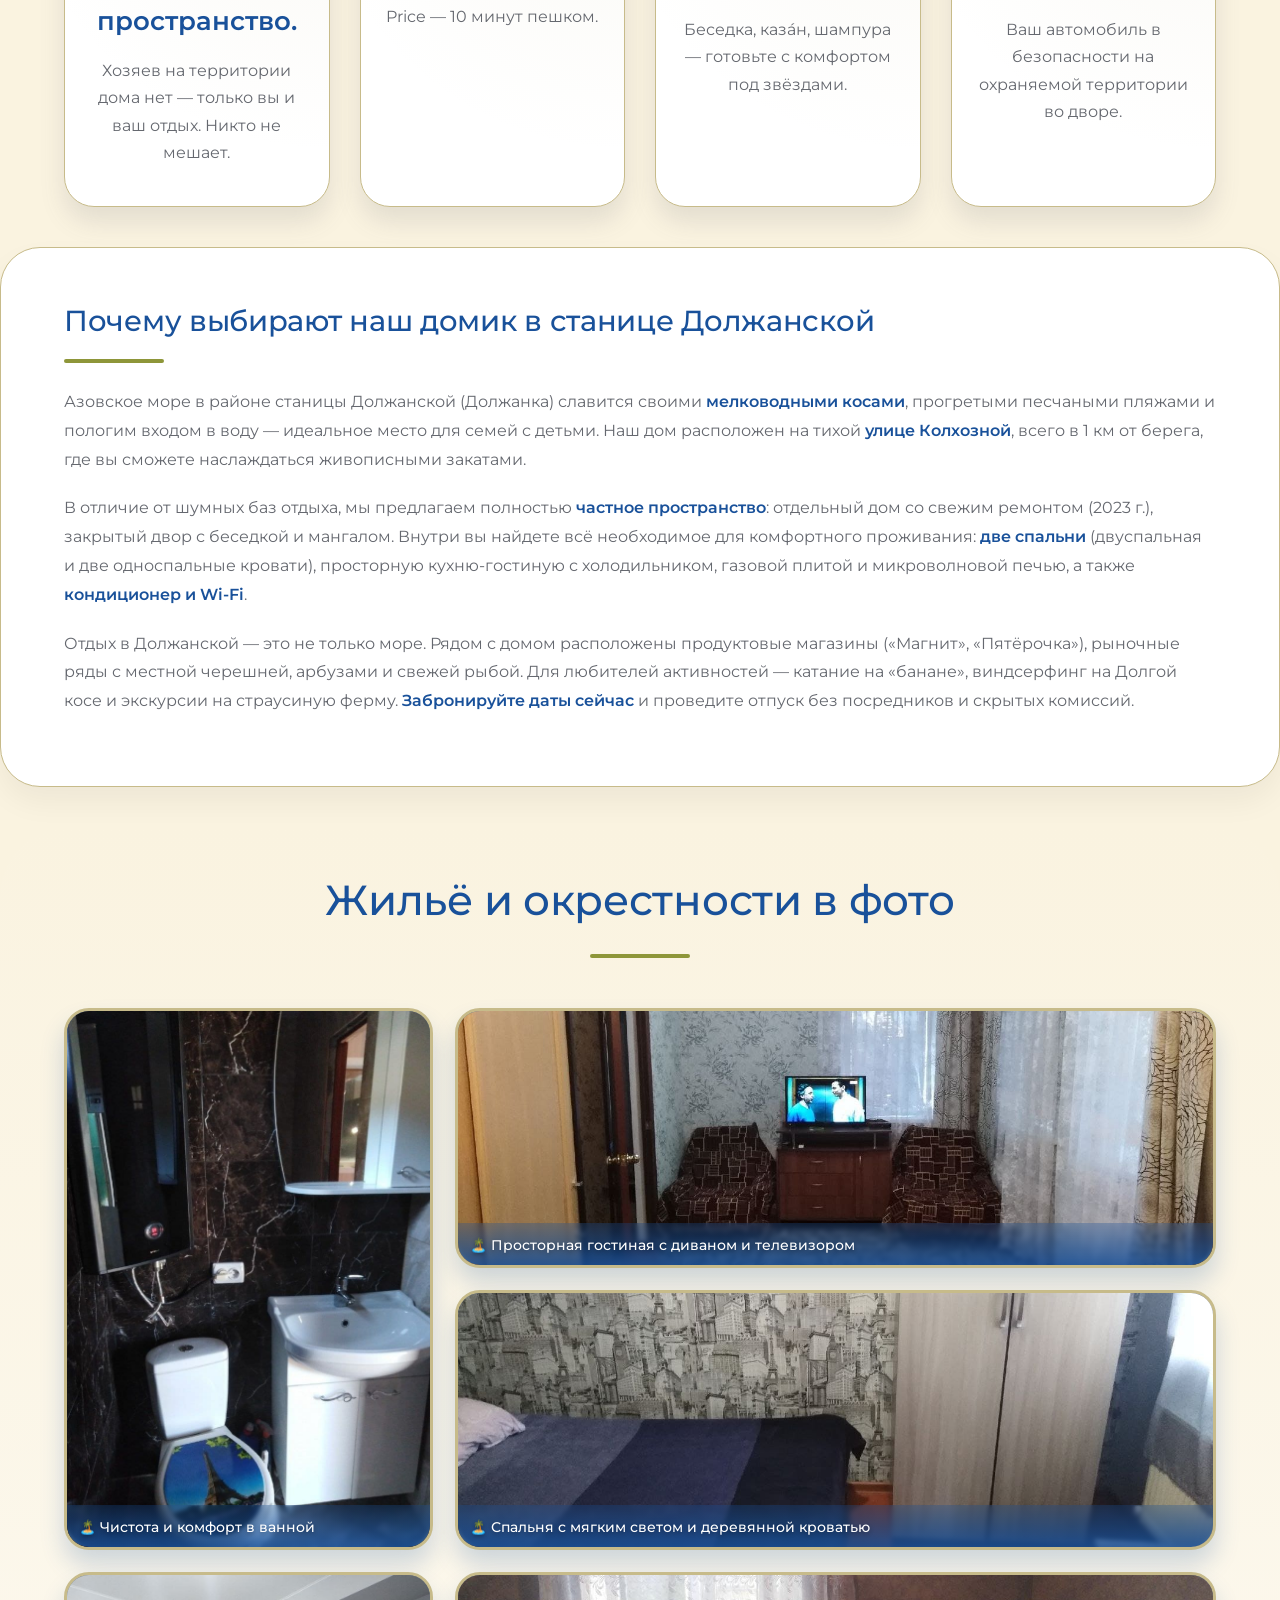
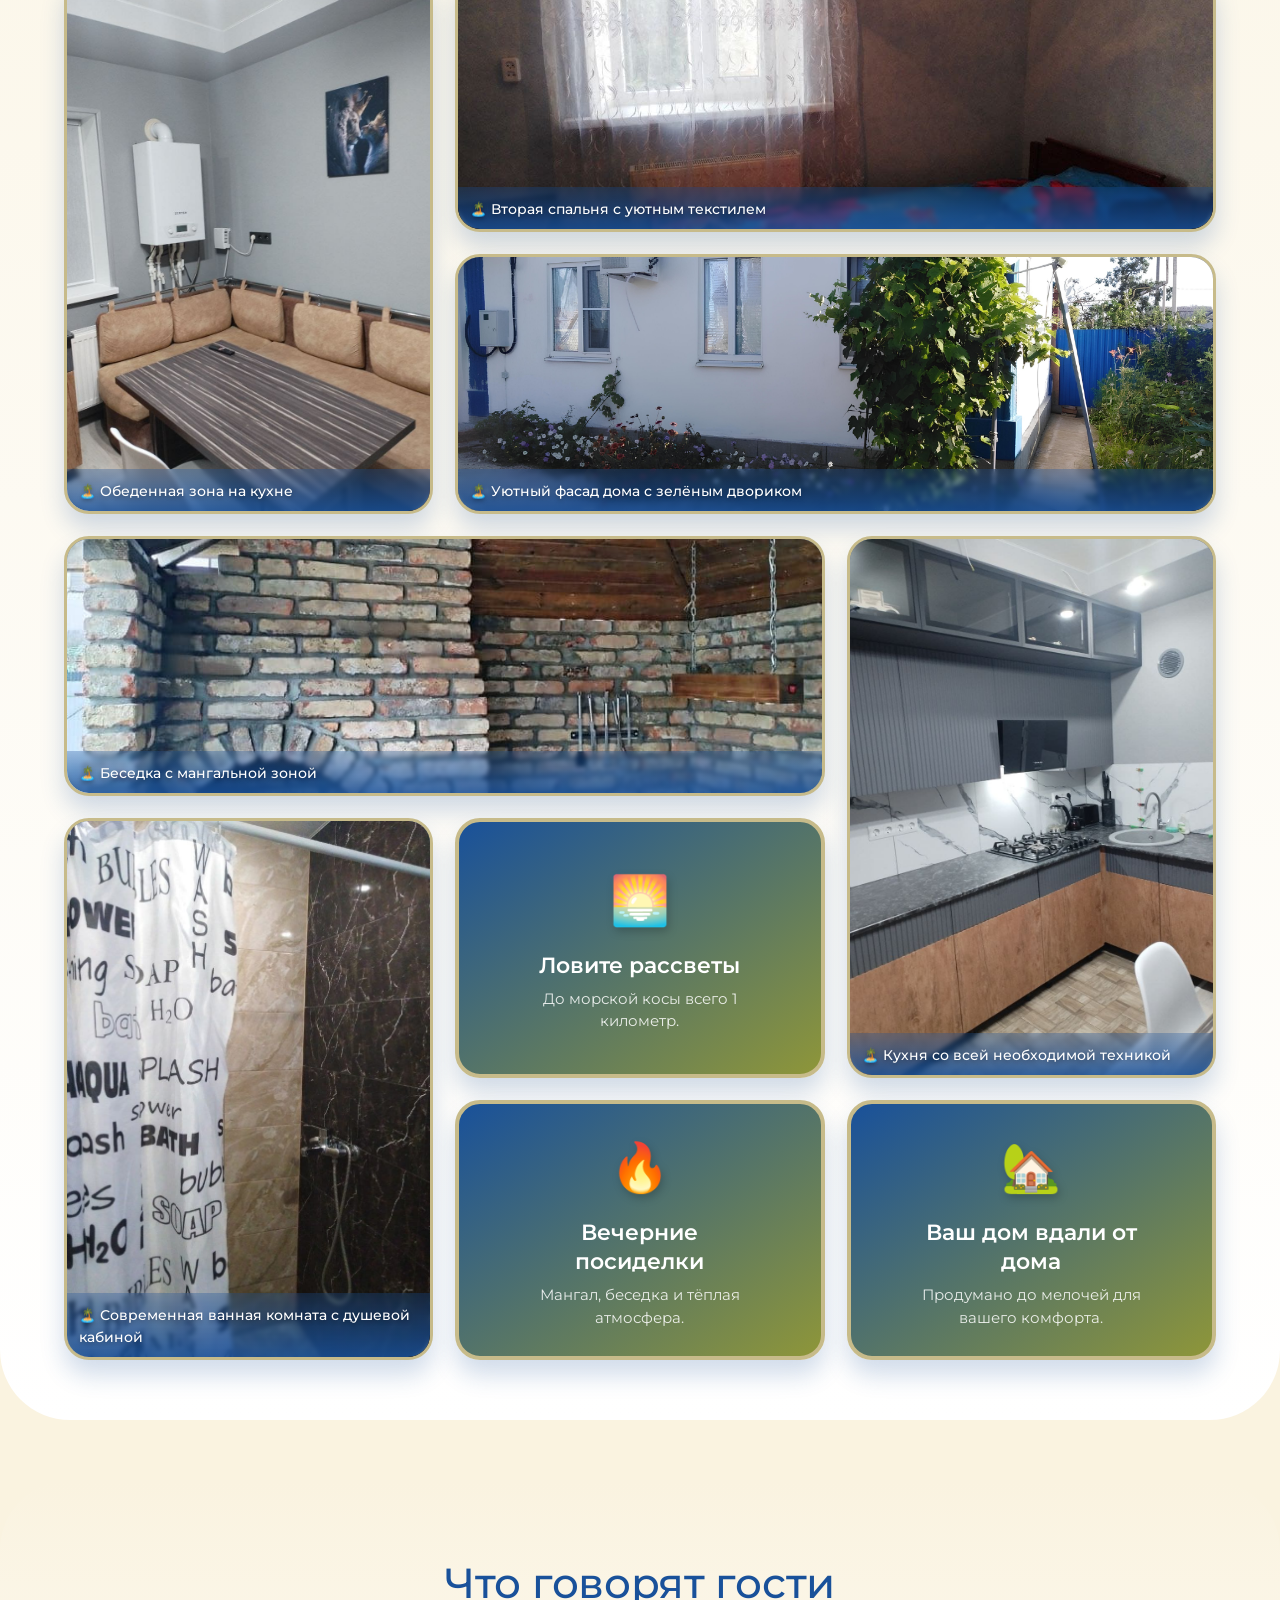
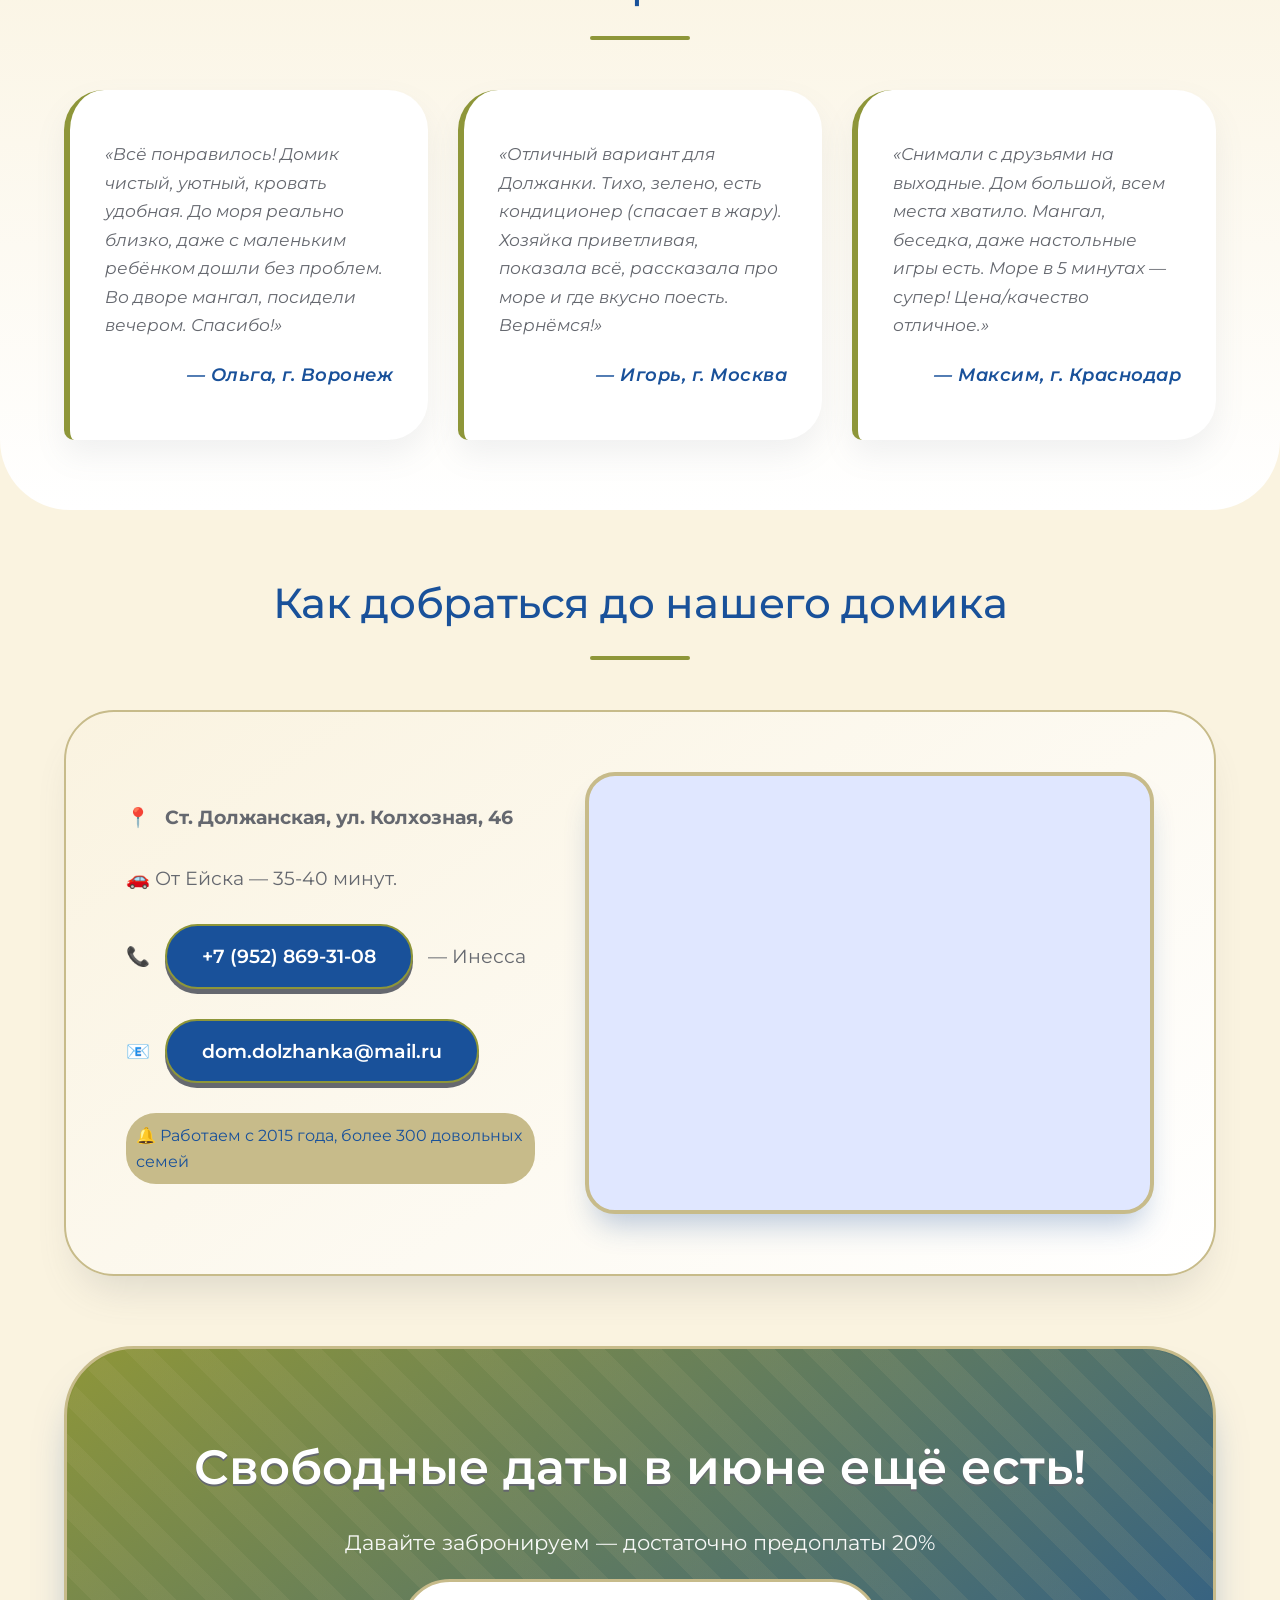
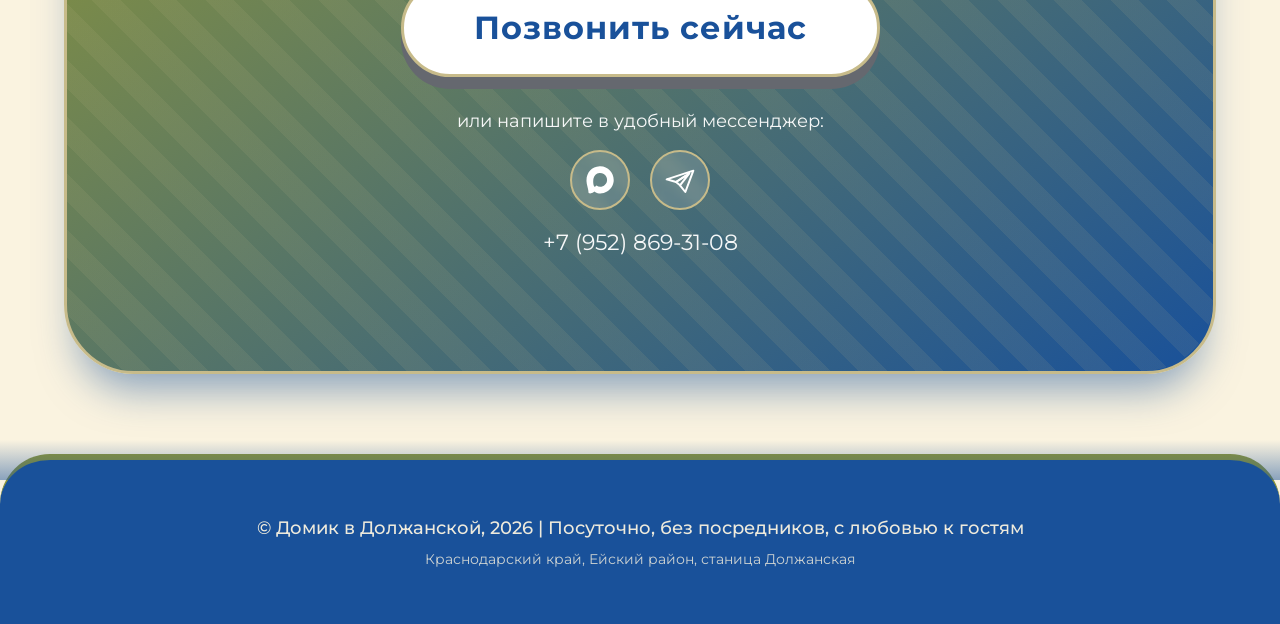
==== commit 2cbc5934: "Add files via upload" ====
--- a/index.html
+++ b/index.html
@@ -26,7 +26,11 @@
     <!-- Favicon -->
     <link rel="icon" type="image/png" sizes="32x32" href="data:image/svg+xml,%3Csvg xmlns='http://www.w3.org/2000/svg' viewBox='0 0 24 24' fill='%238e9639'%3E%3Cpath d='M12 3L2 12h3v8h6v-6h2v6h6v-8h3L12 3z'/%3E%3C/svg%3E">
 
+<!-- Принудительная каноническая ссылка для всех страниц -->
 <link rel="canonical" href="https://marggoose.github.io/domik_u_morya/">
+
+<!-- Дополнительная защита от дублей -->
+<meta name="robots" content="index, follow">
 
 
     <!-- Подключаем внешний CSS файл -->
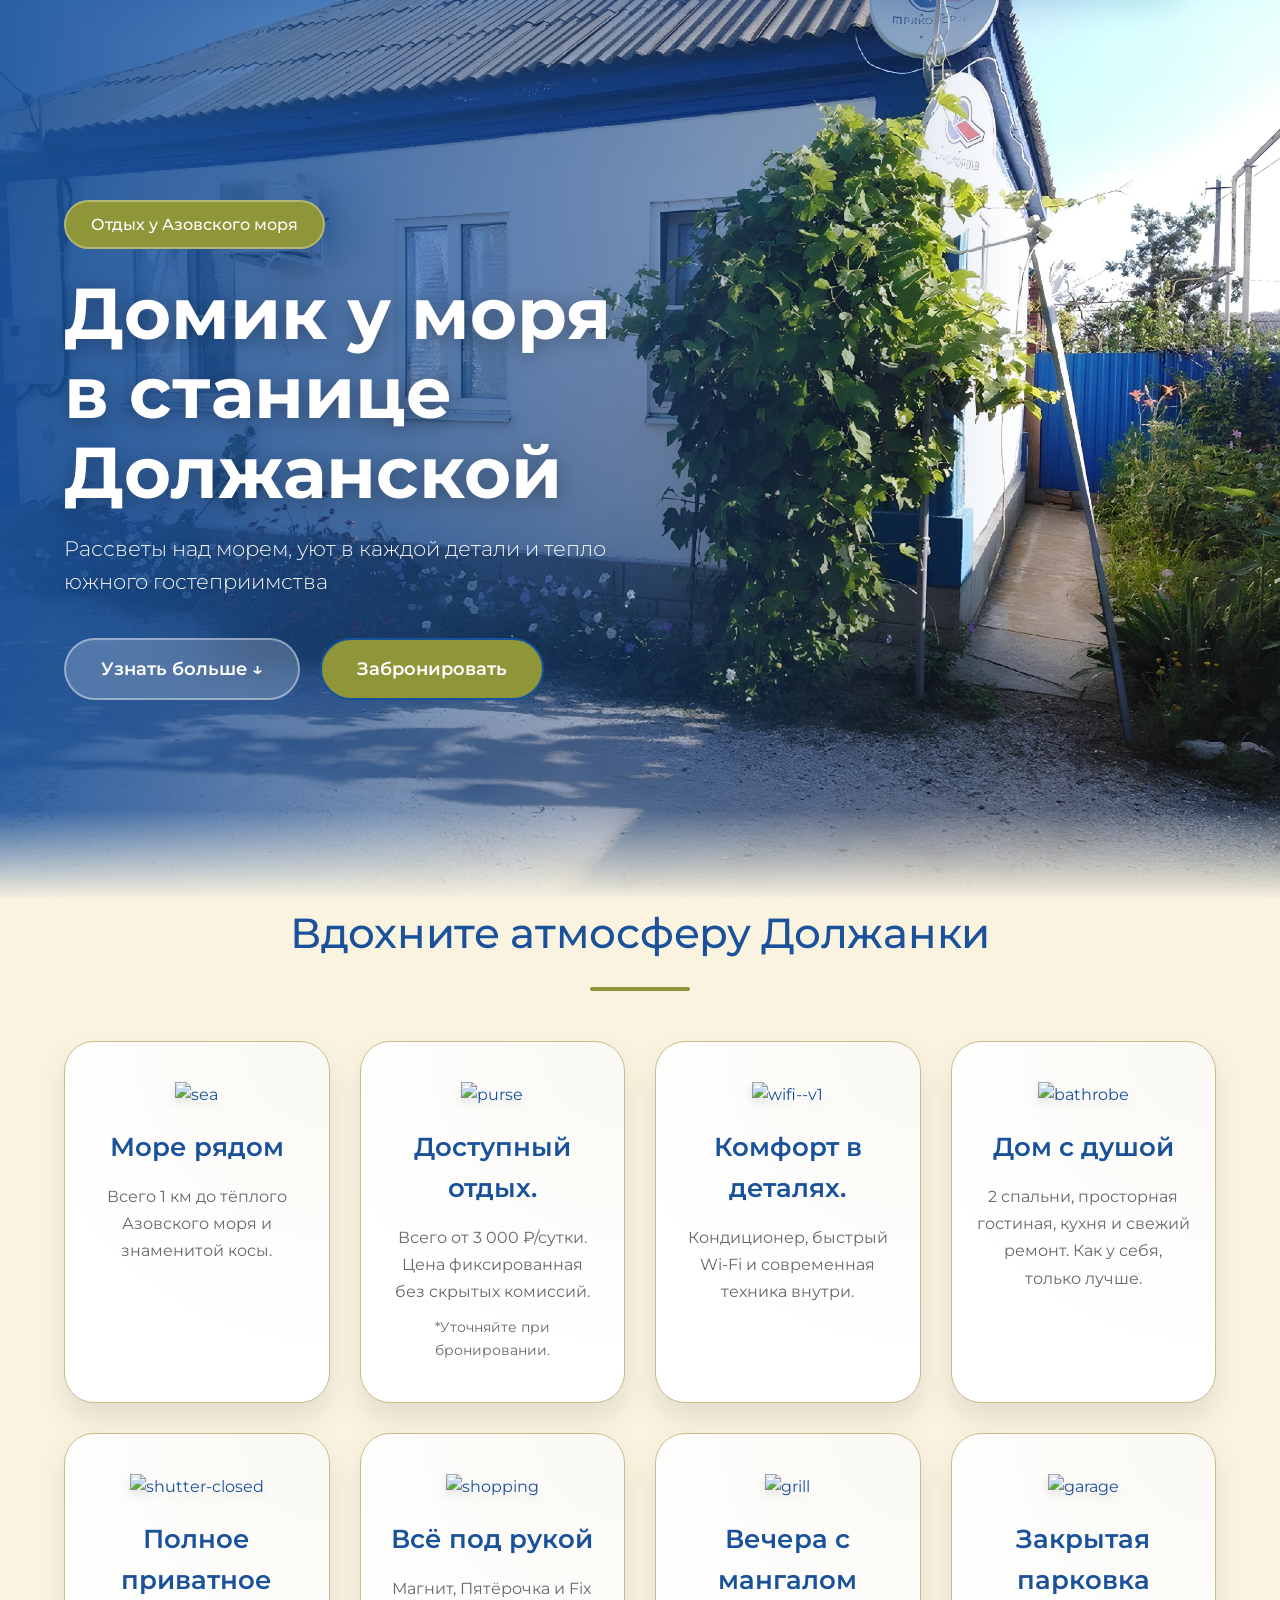
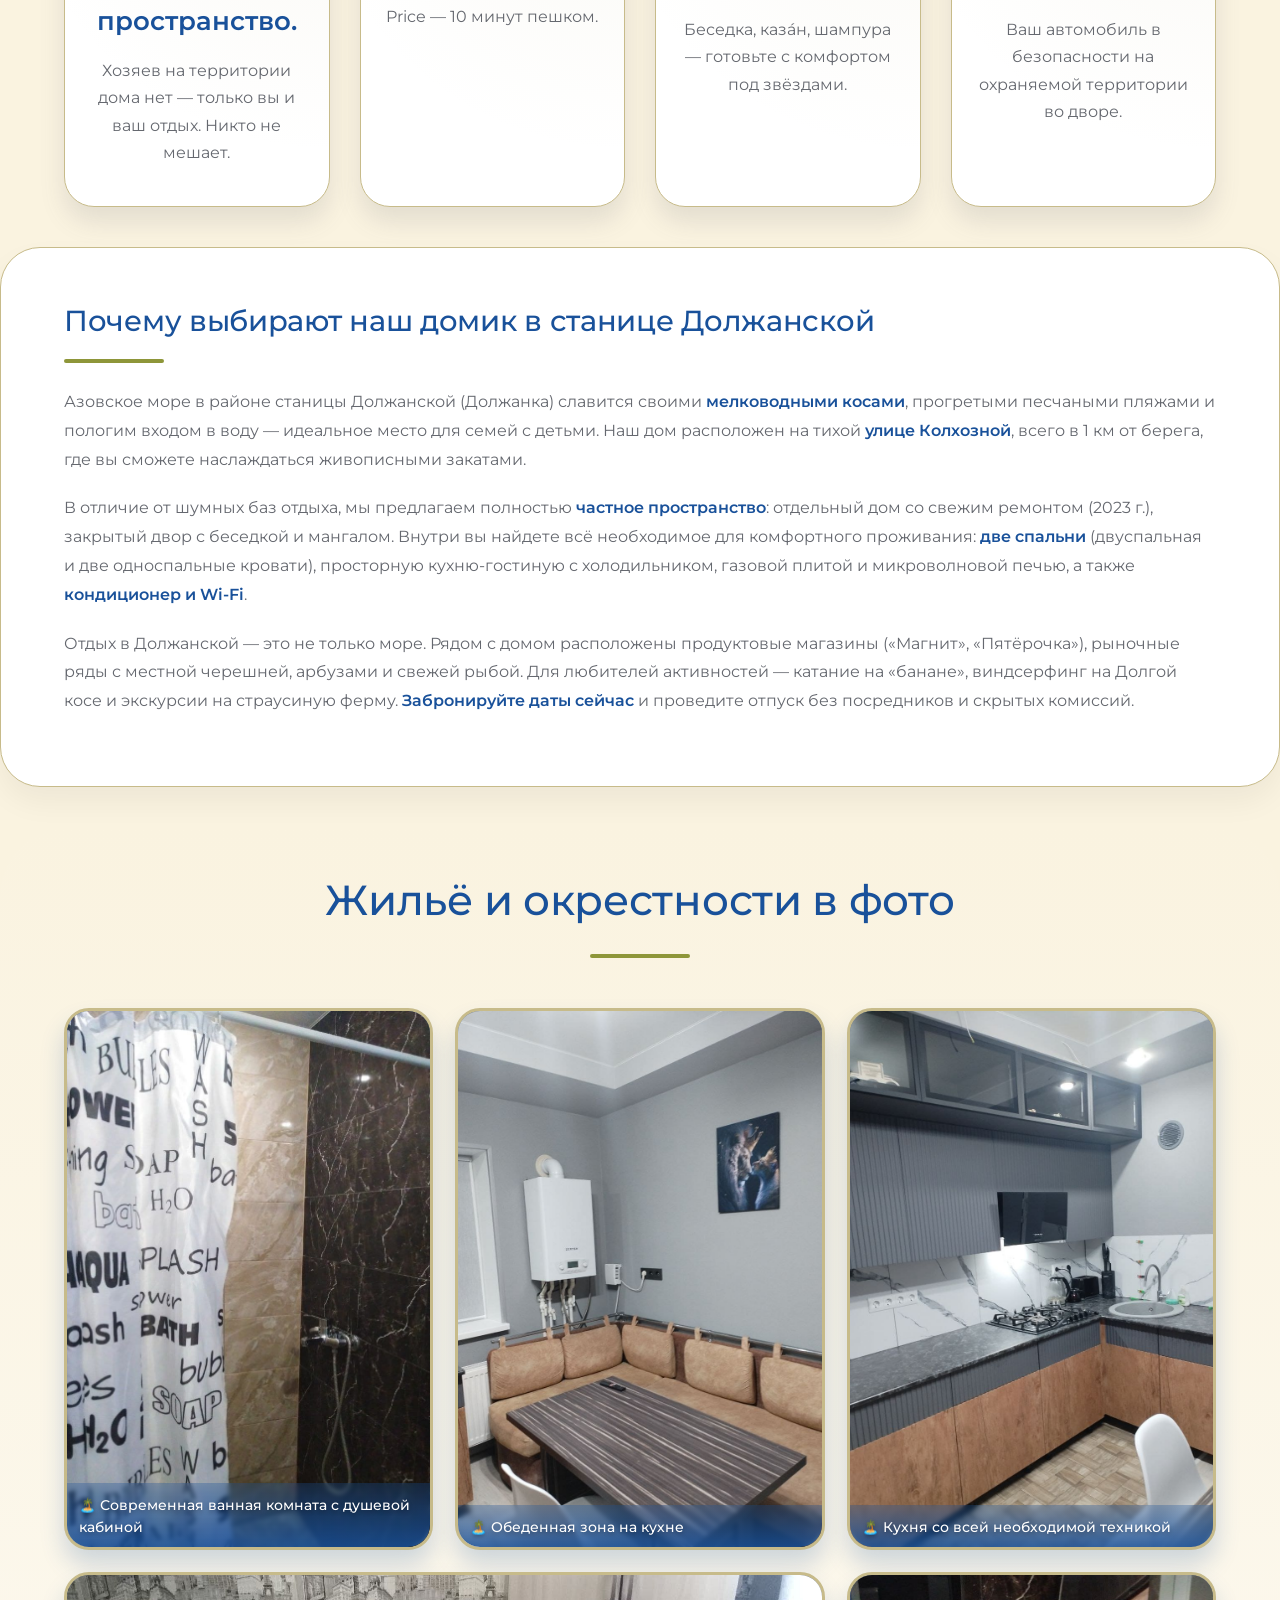
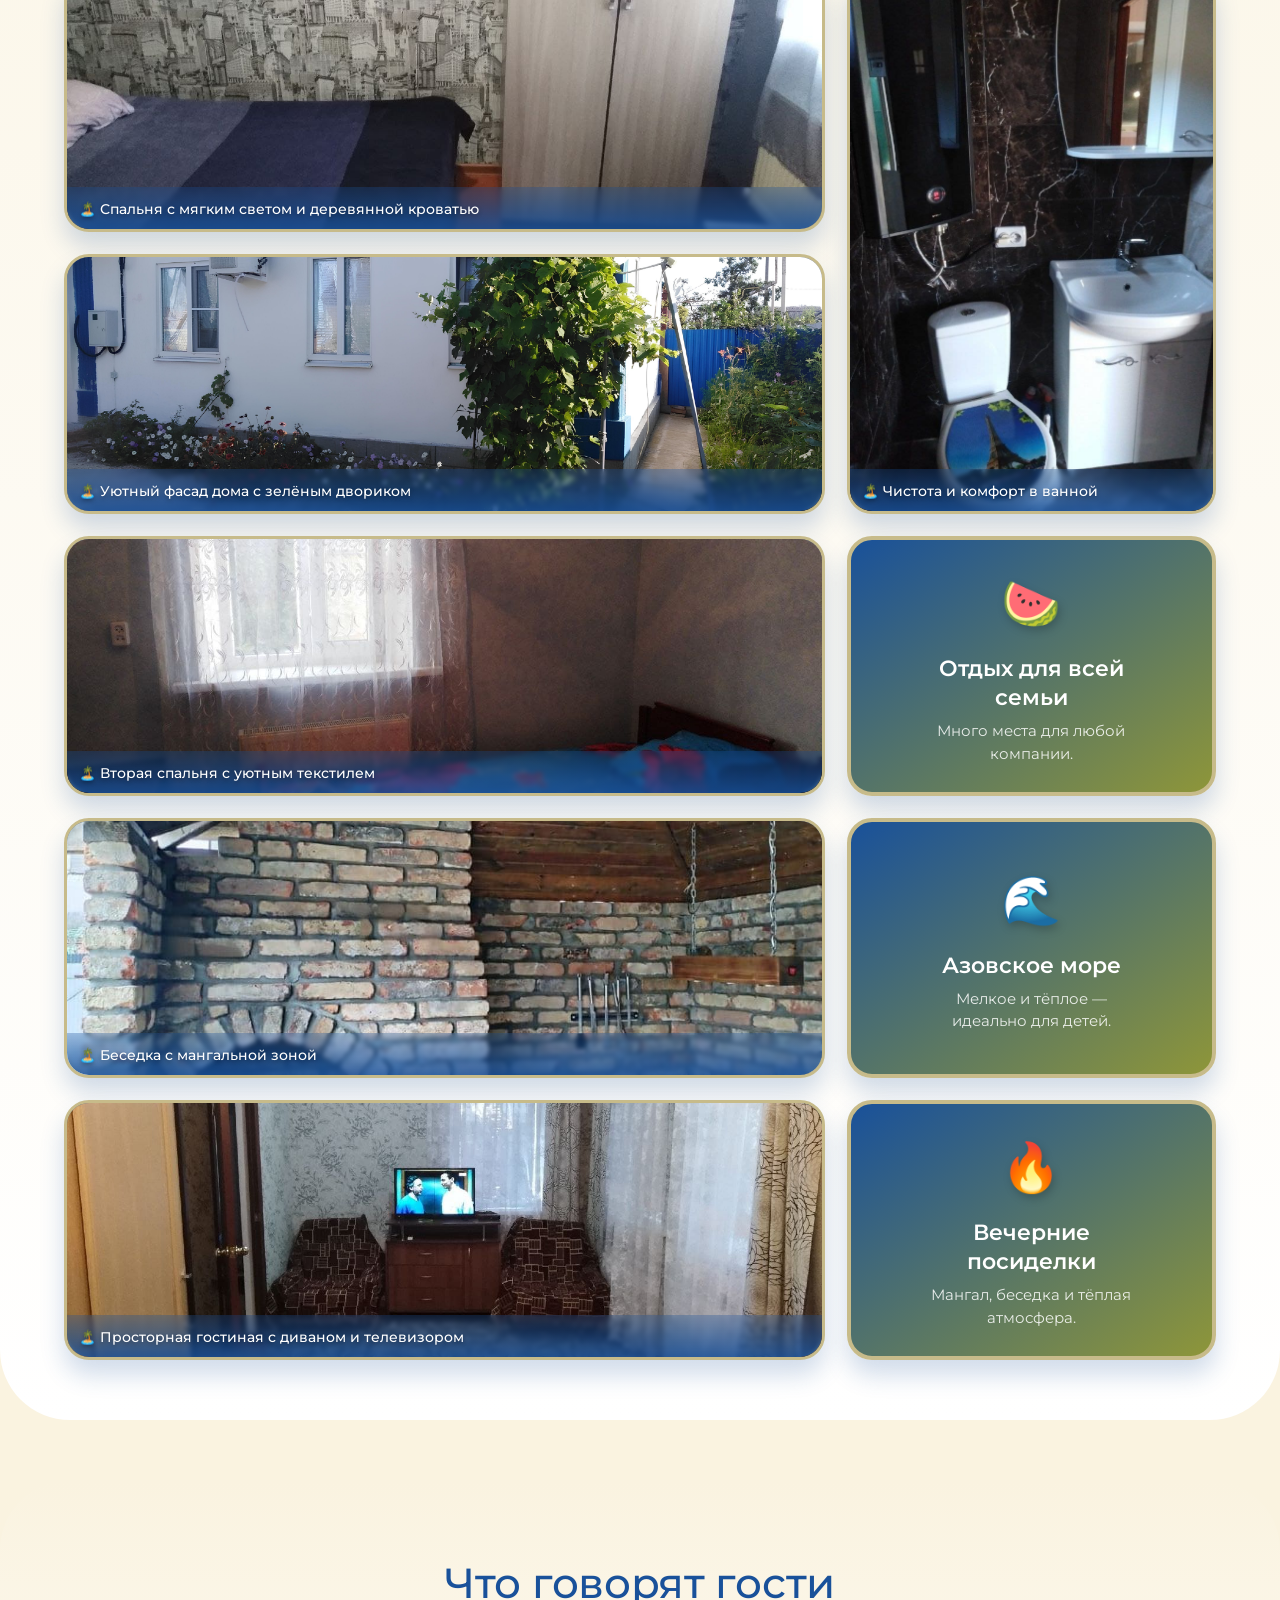
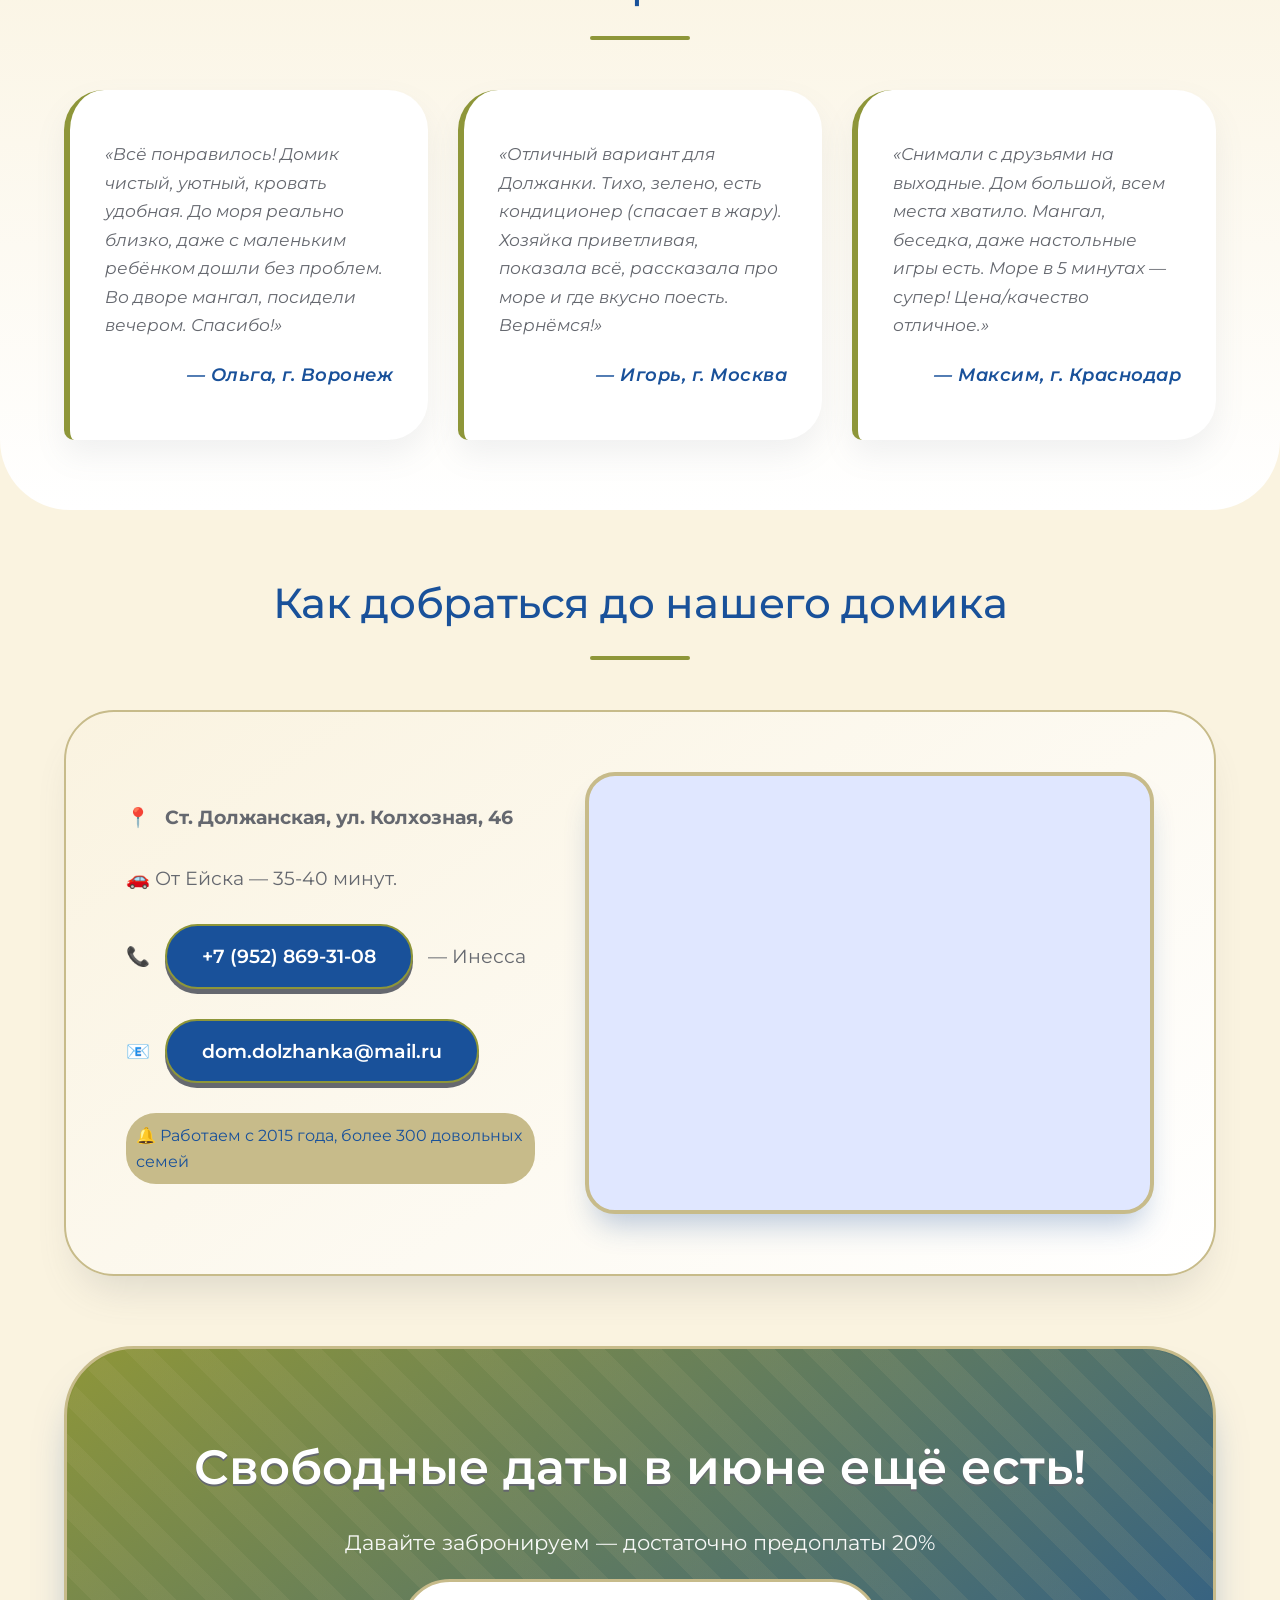
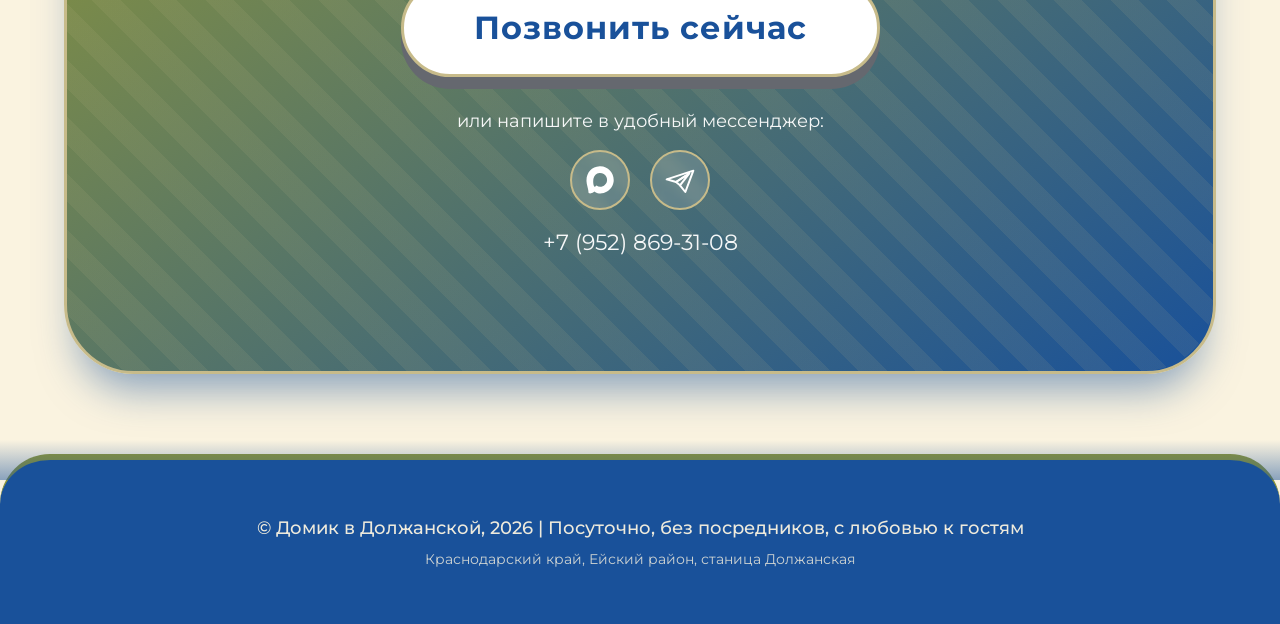
==== commit 28261422: "Add files via upload" ====
--- a/index.html
+++ b/index.html
@@ -780,5 +780,16 @@
 }
 </script>
 
+<script>
+(function() {
+    // Редирект с www на non-www для GitHub Pages
+    if (window.location.hostname === 'www.marggoose.github.io') {
+        window.location.href = window.location.protocol + '//' + 
+            window.location.hostname.replace('www.', '') + 
+            window.location.pathname + window.location.search;
+    }
+})();
+</script>
+
 </body>
 </html>
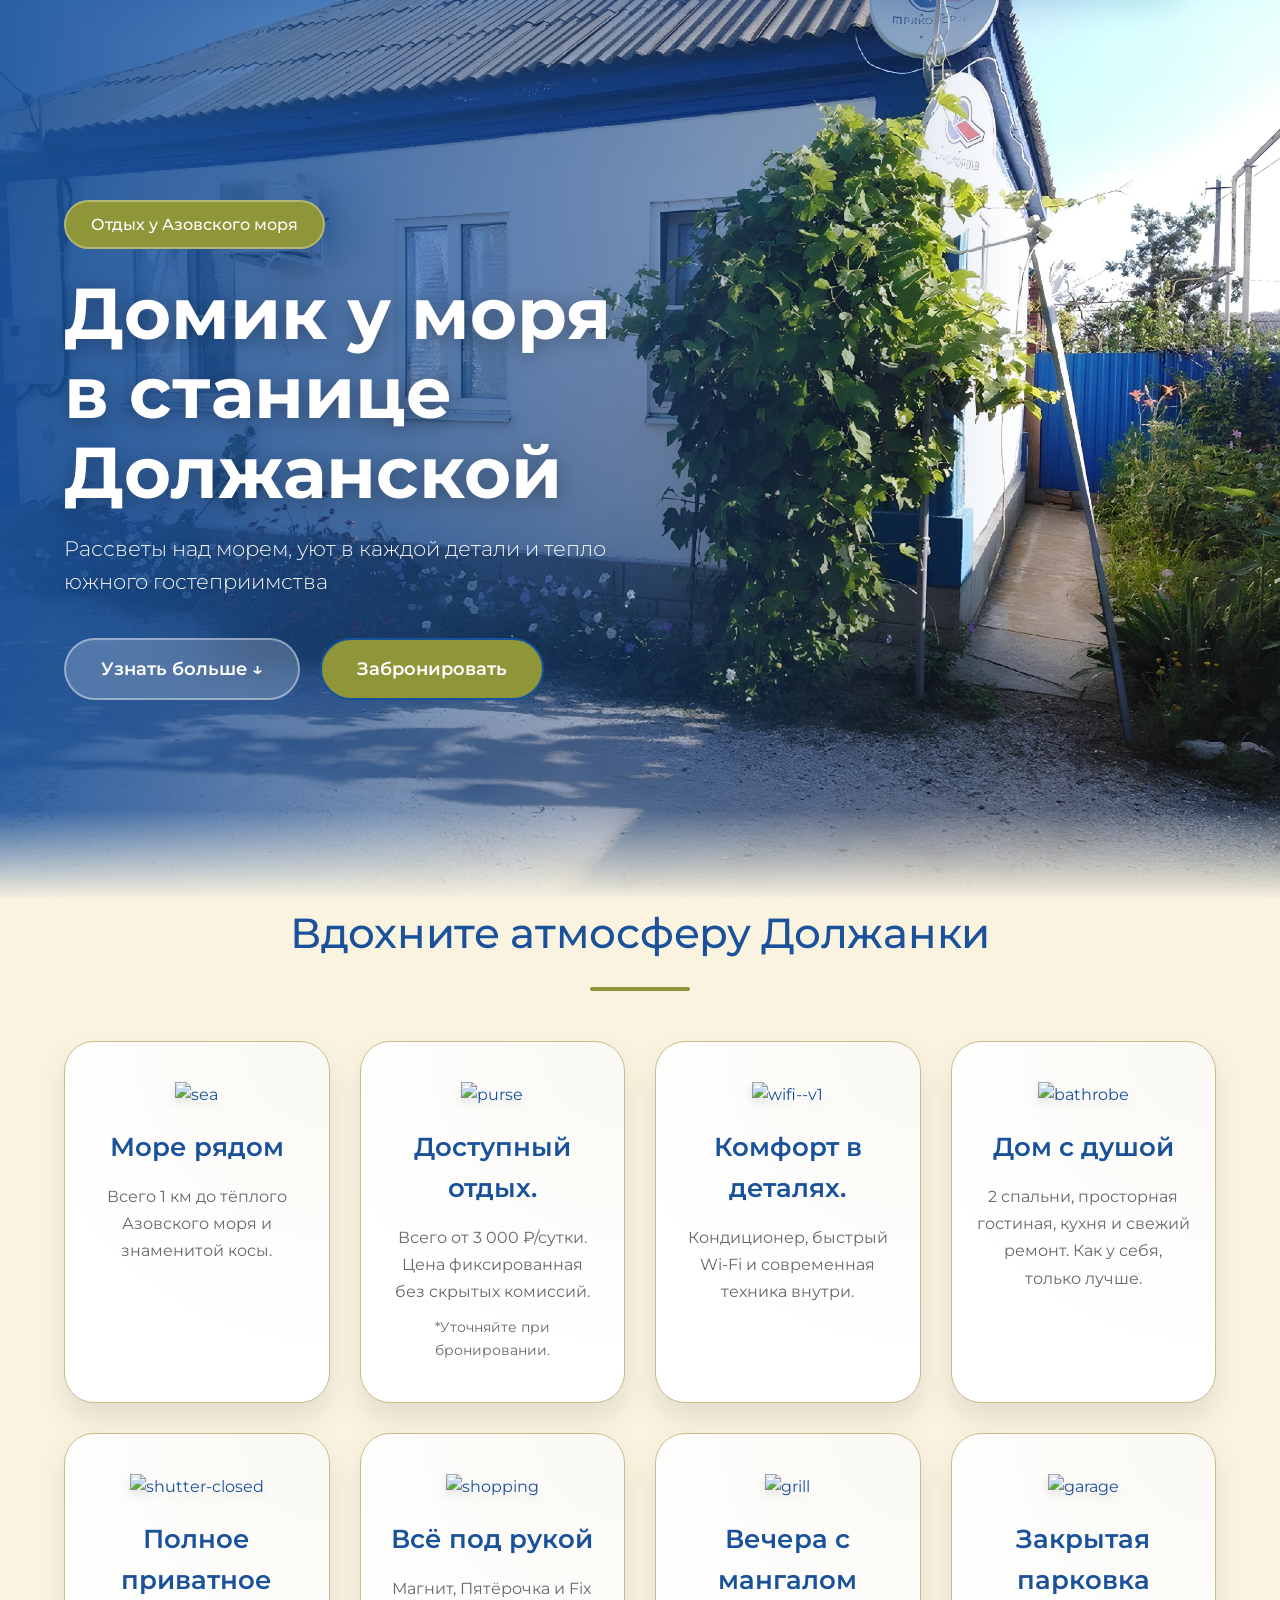
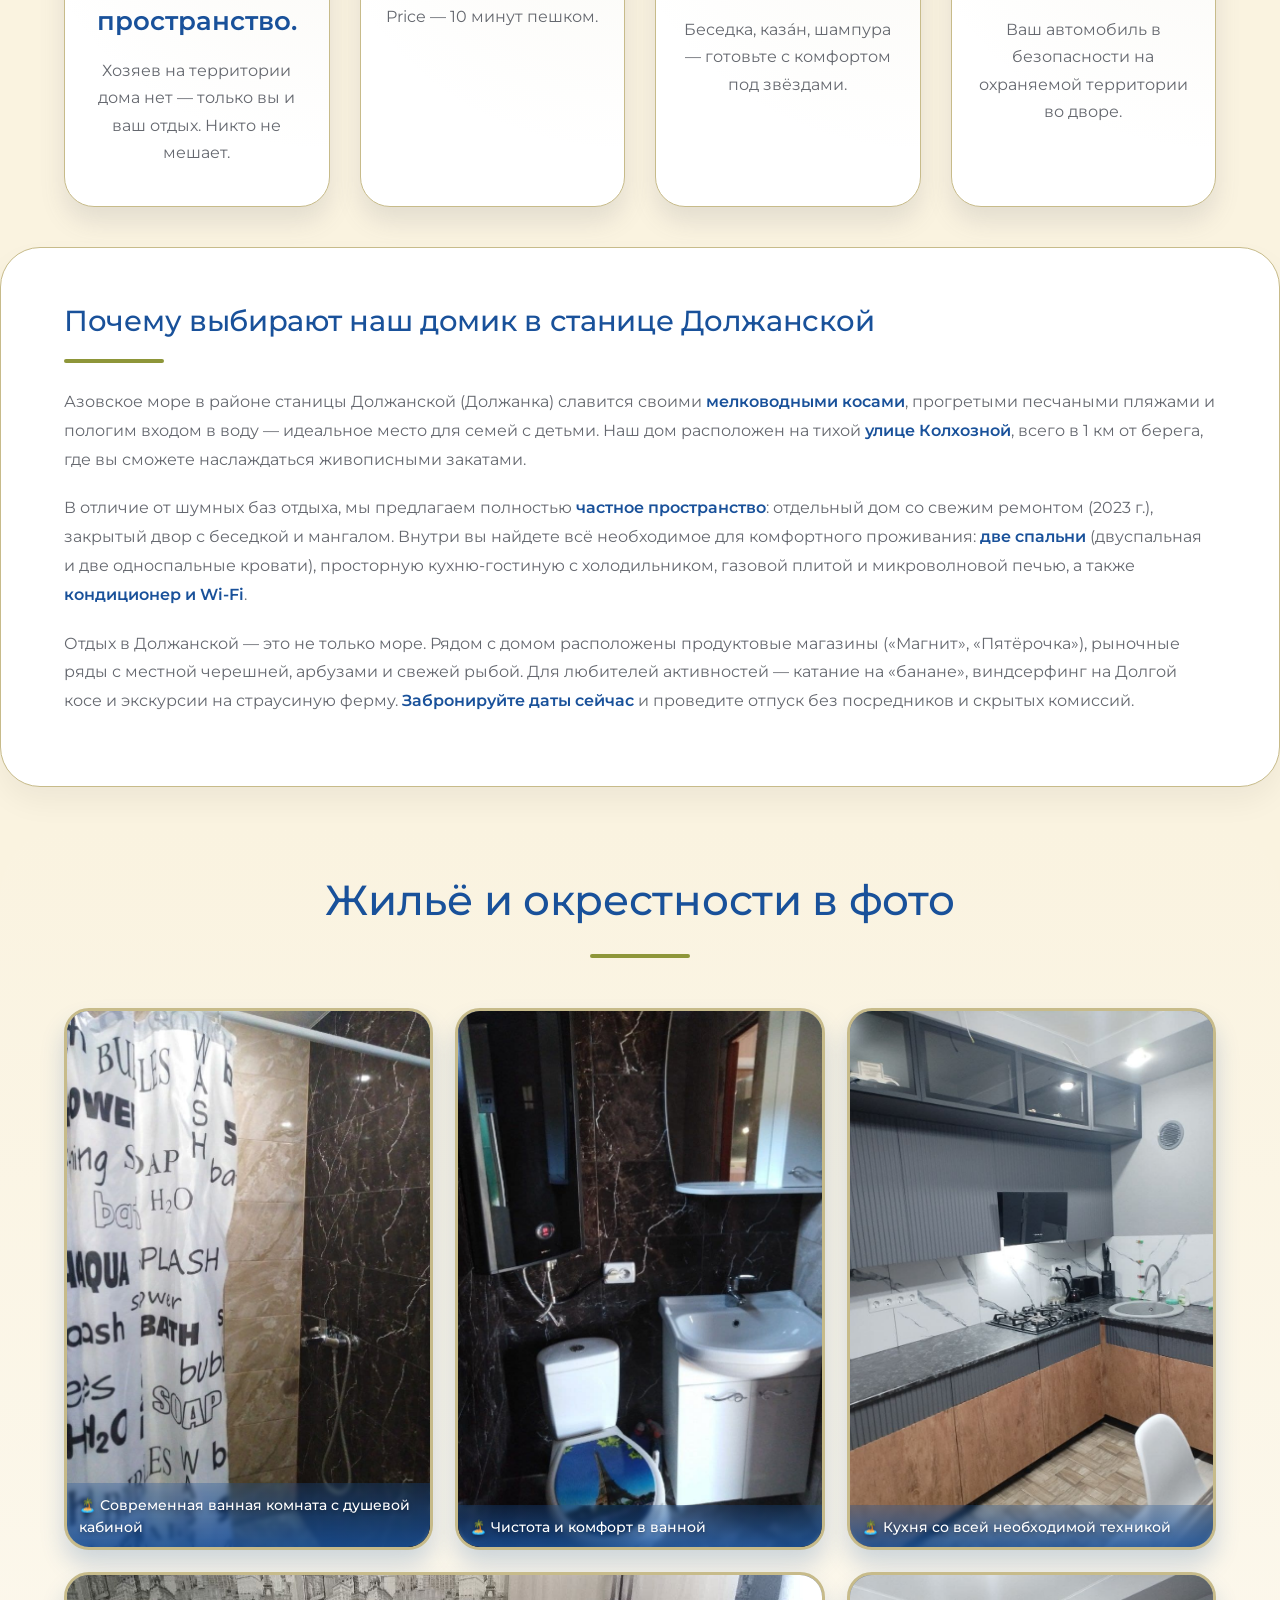
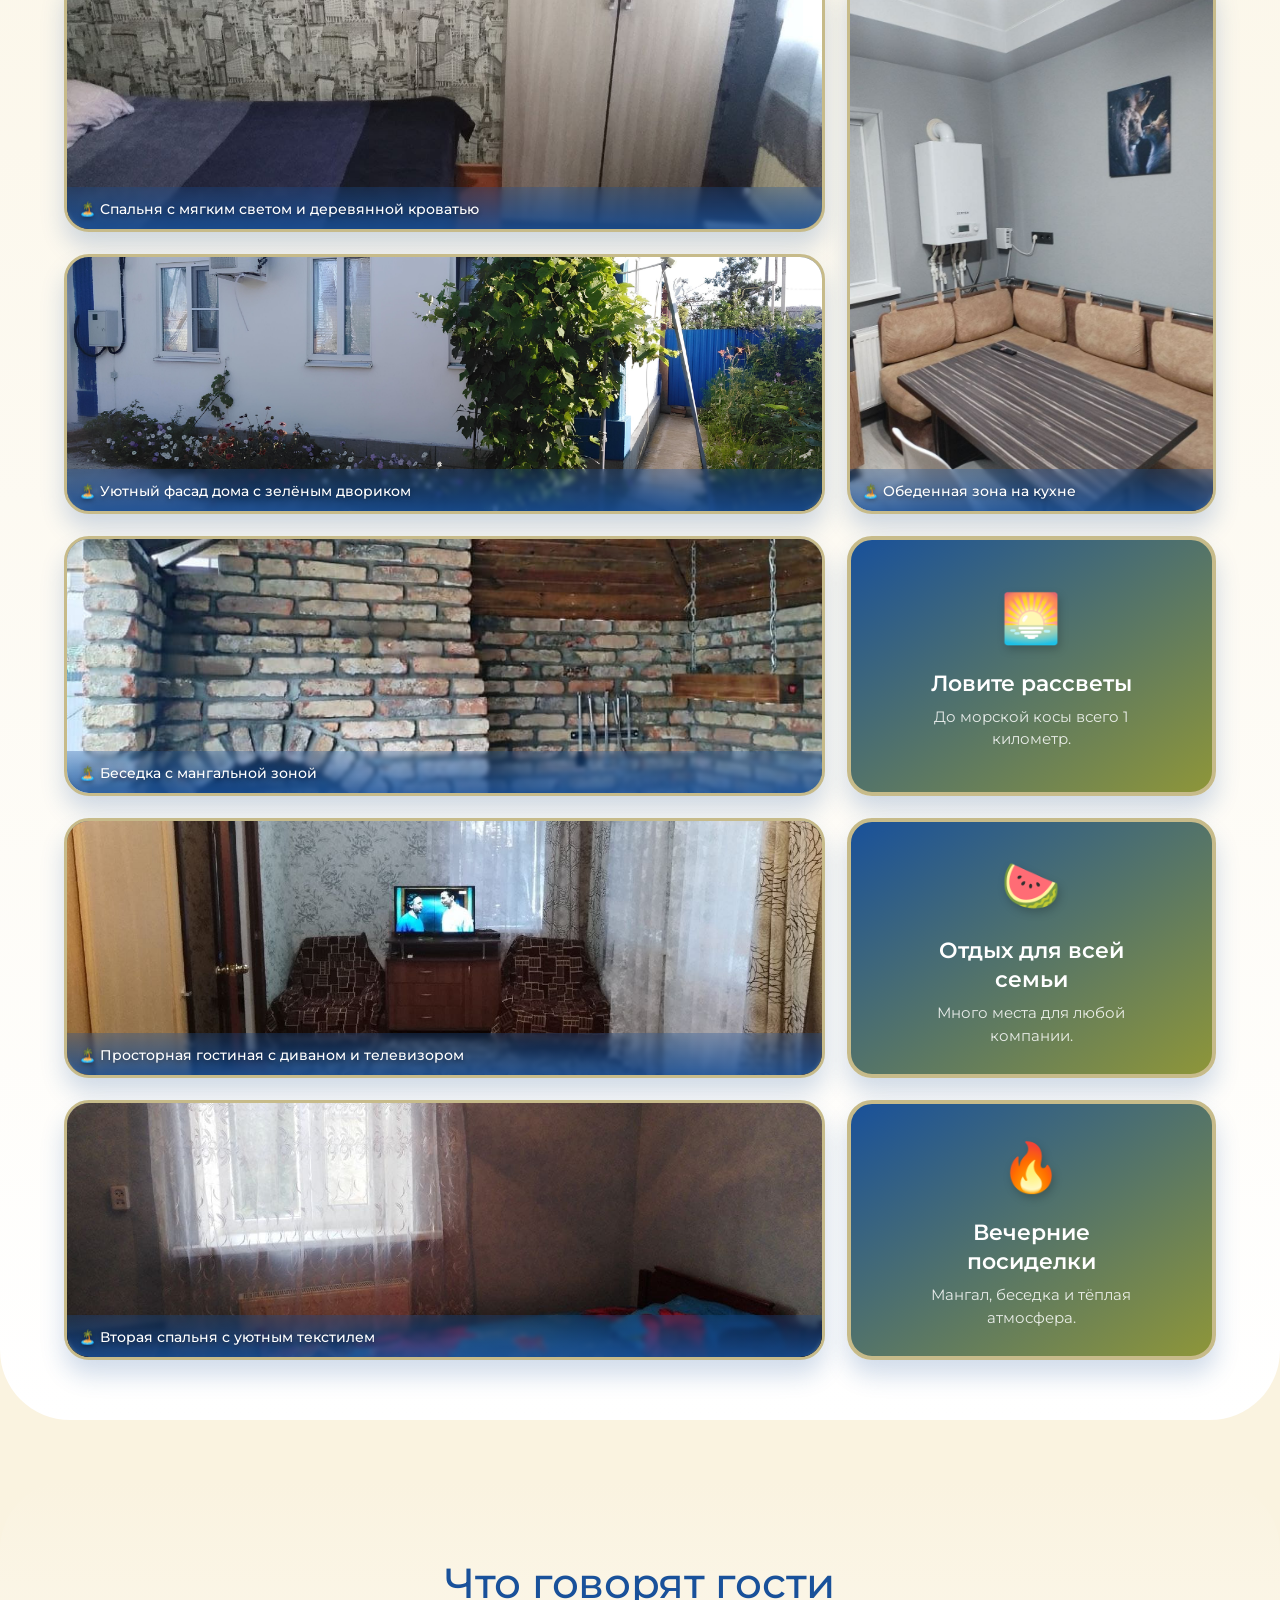
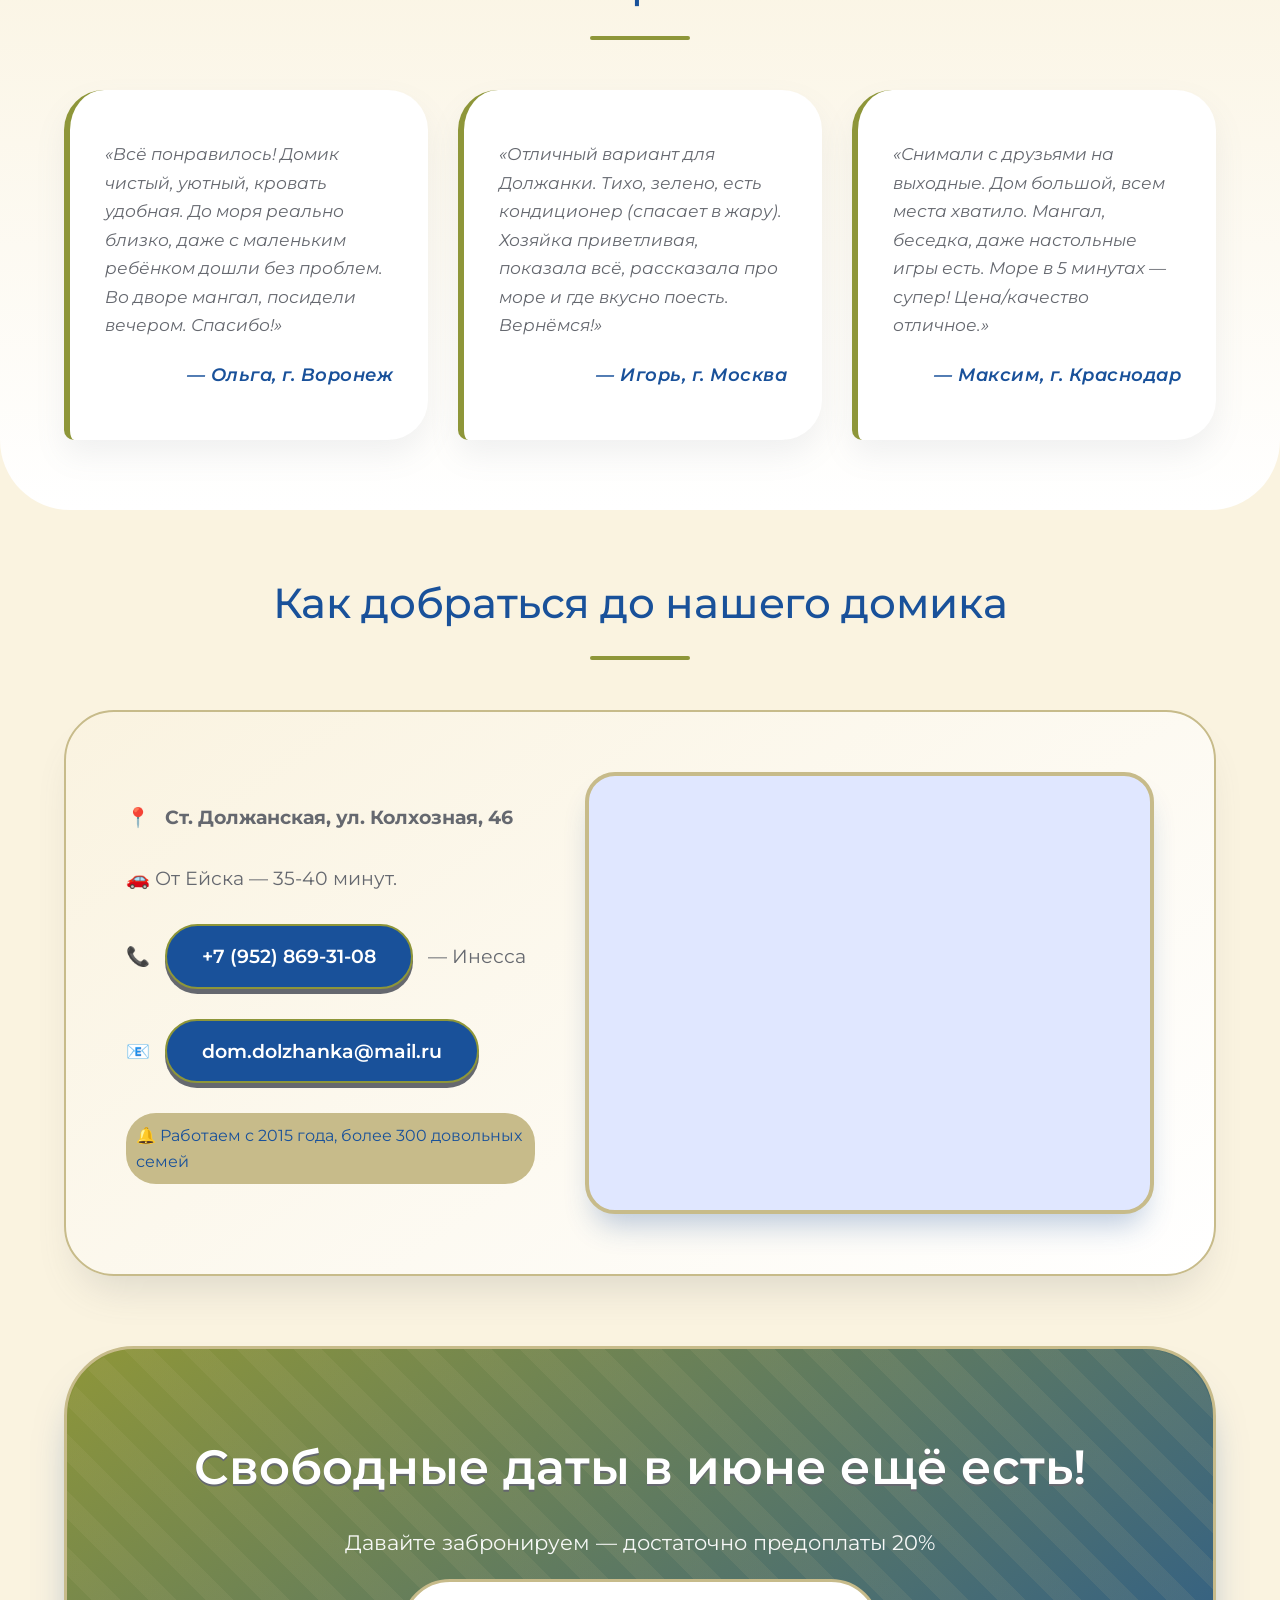
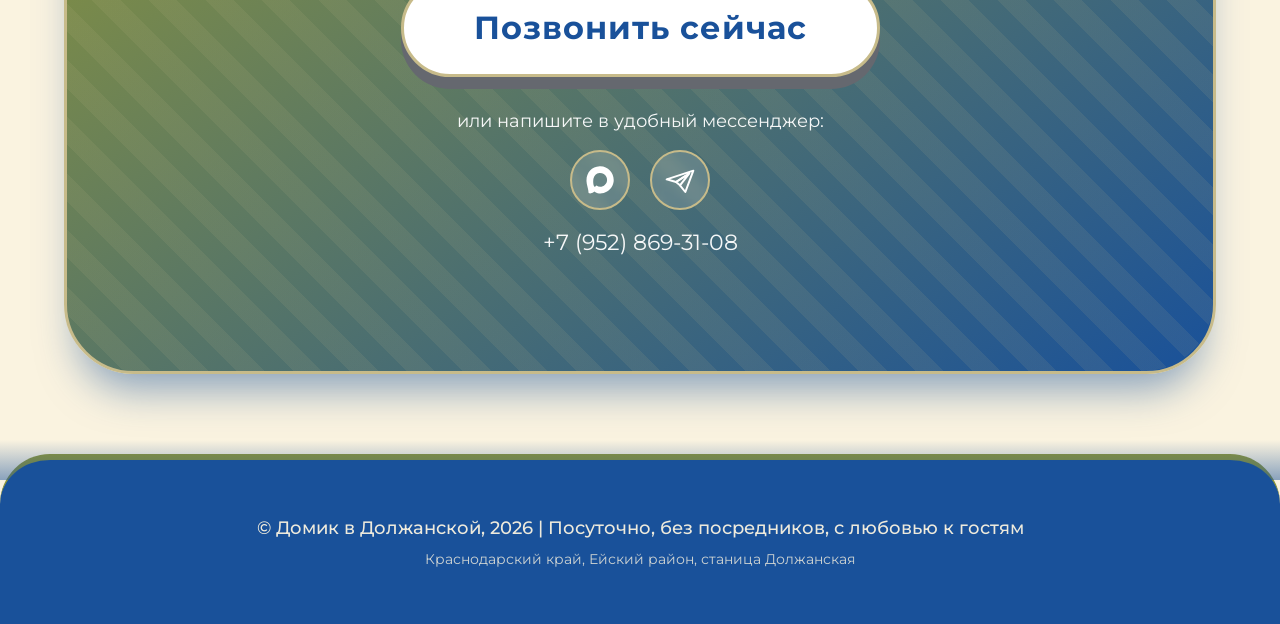
==== commit 41bf3f62: "Add files via upload" ====
--- a/index.html
+++ b/index.html
@@ -39,6 +39,15 @@
     <link href="https://fonts.googleapis.com/css2?family=Montserrat:wght@300;400;500;600;700&display=swap" rel="stylesheet">
 
 </head>
+<!-- Google tag (gtag.js) -->
+<script async src="https://www.googletagmanager.com/gtag/js?id=G-FTRZYVTFVE"></script>
+<script>
+  window.dataLayer = window.dataLayer || [];
+  function gtag(){dataLayer.push(arguments);}
+  gtag('js', new Date());
+
+  gtag('config', 'G-FTRZYVTFVE');
+</script>
 <body>
 
 <!-- Оверлей для мобильного меню -->
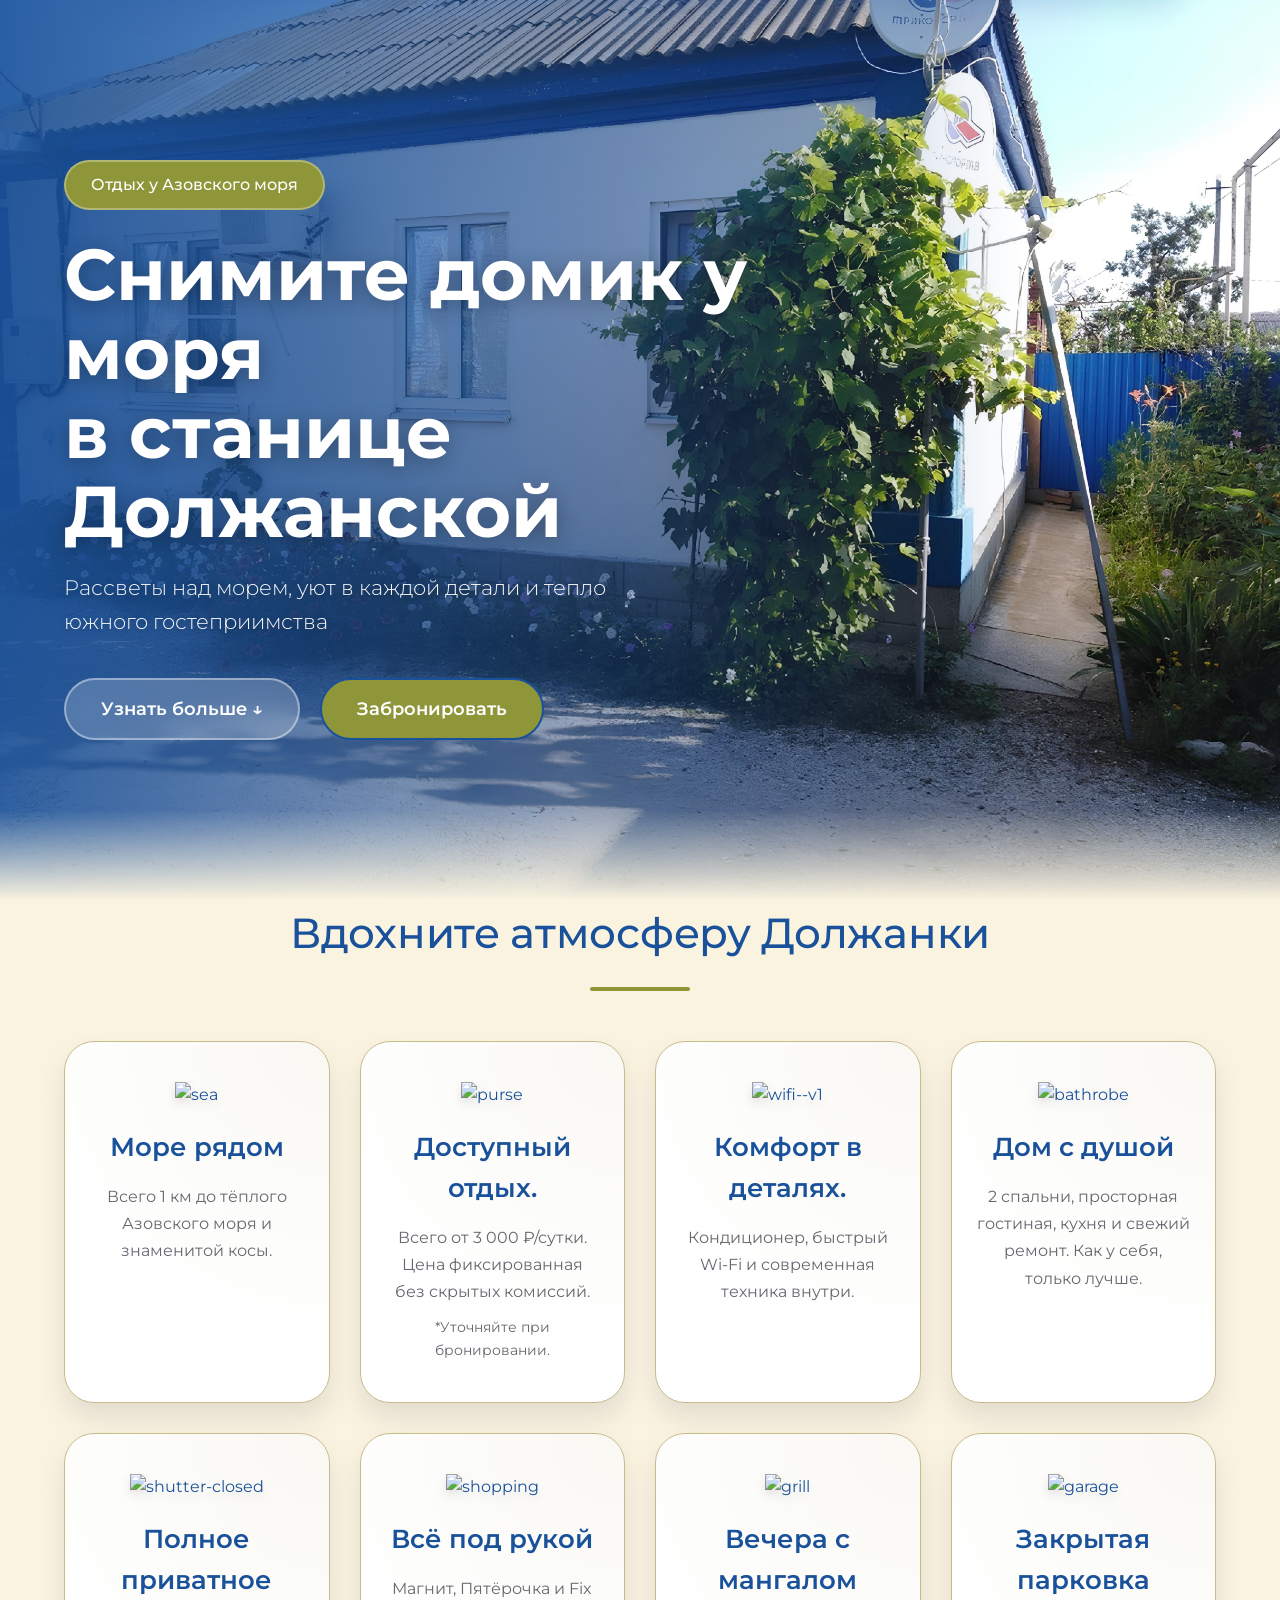
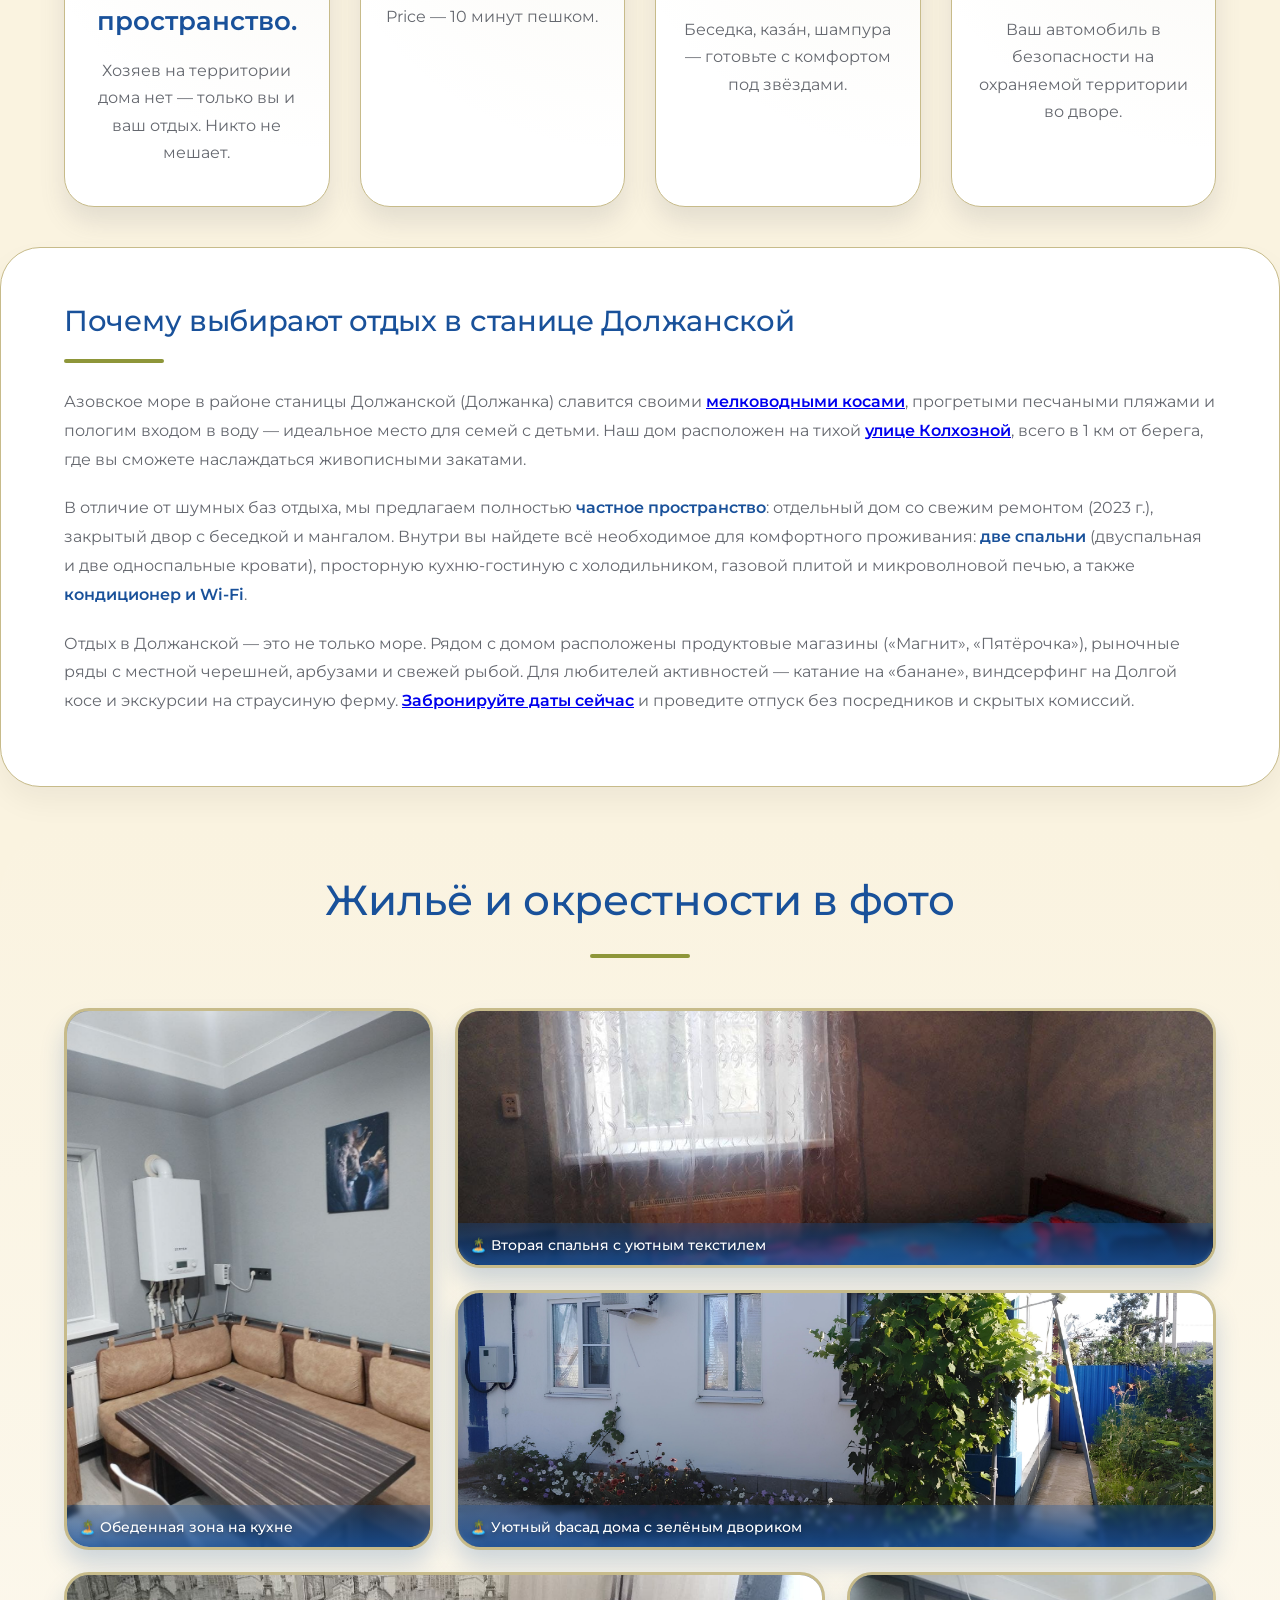
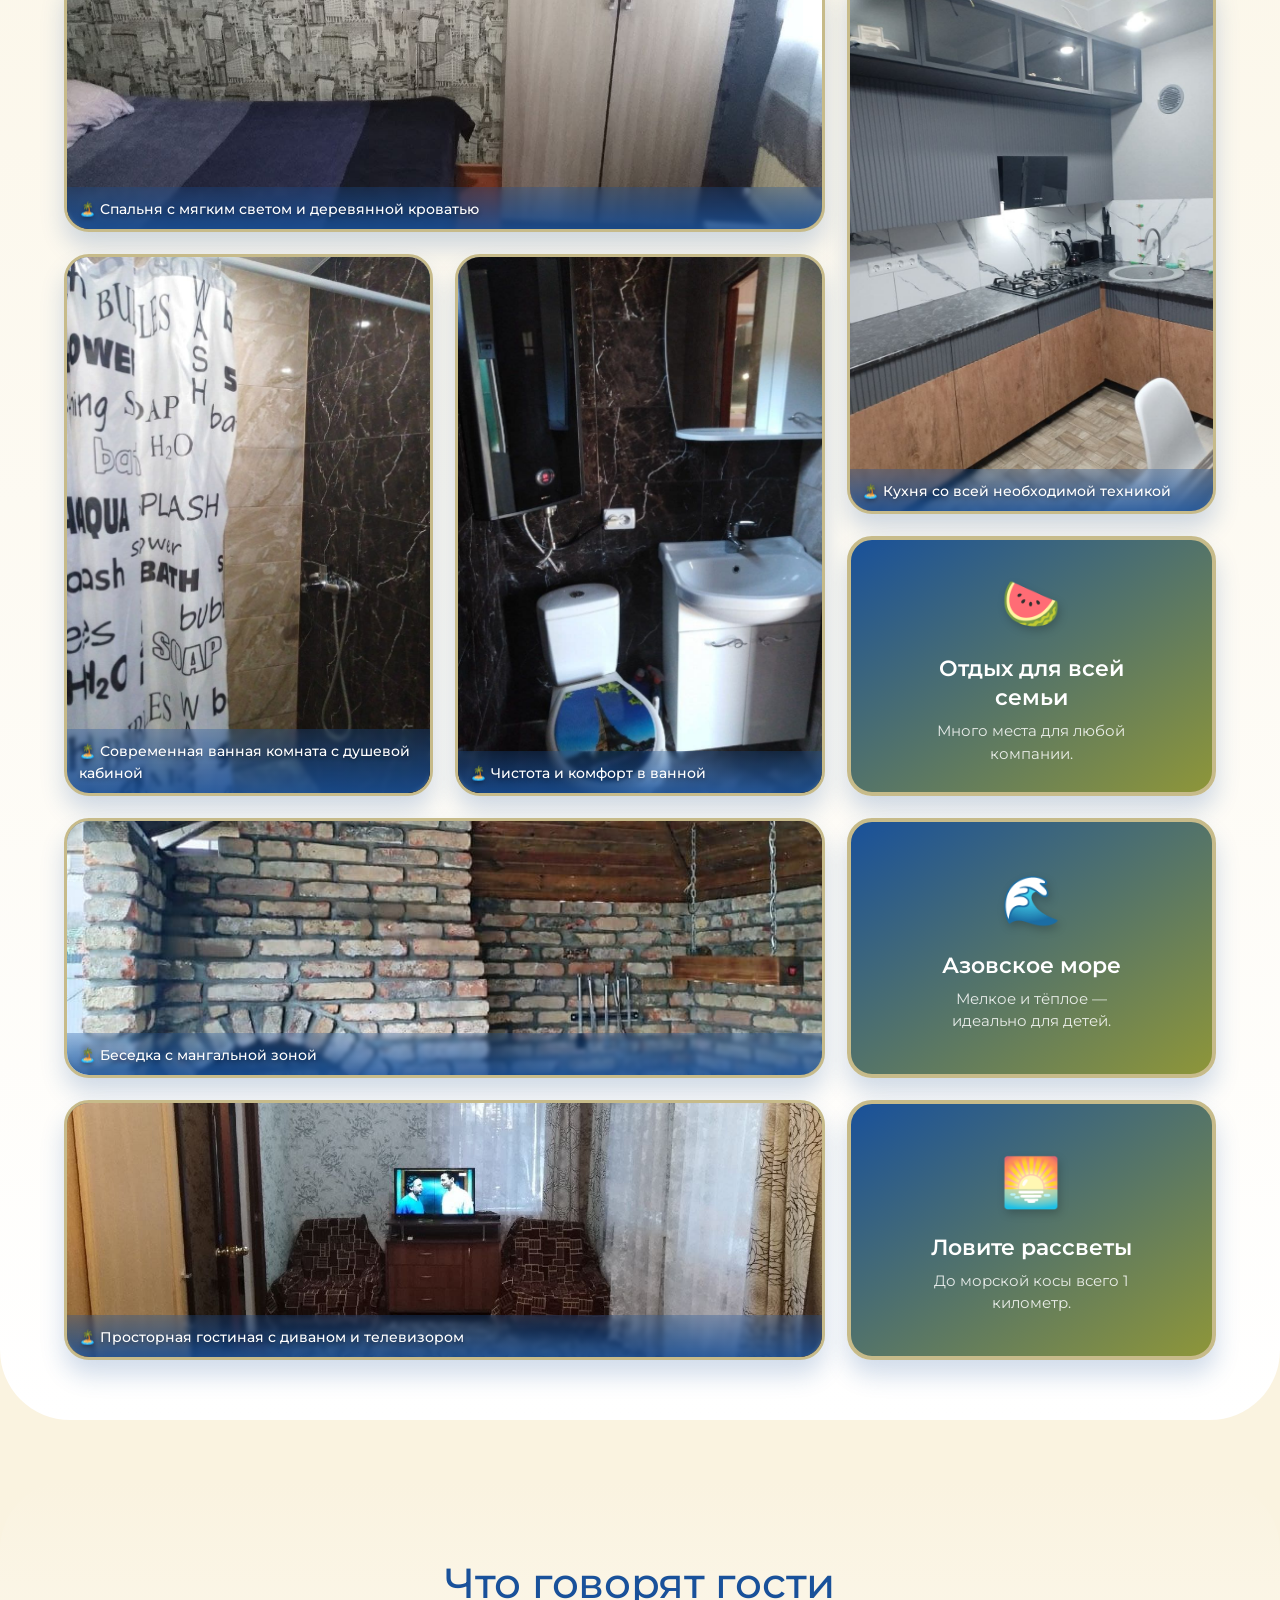
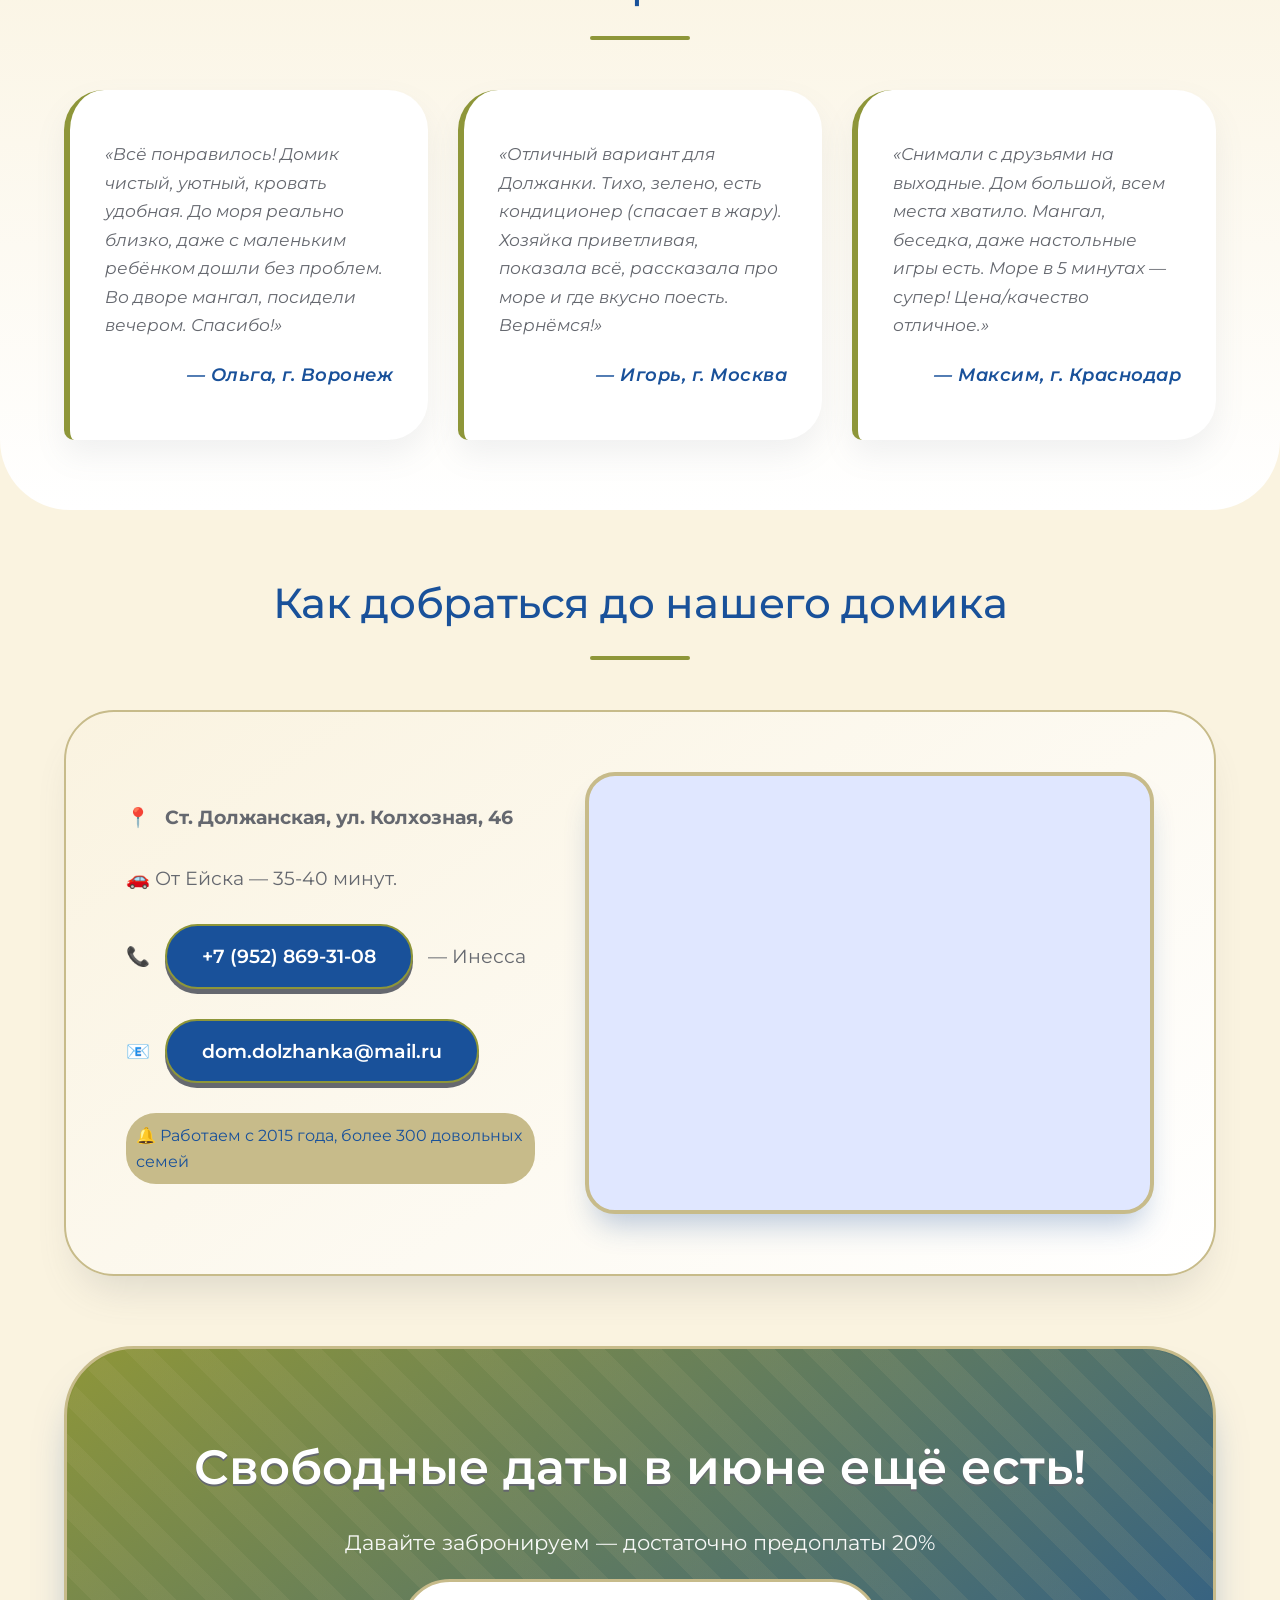
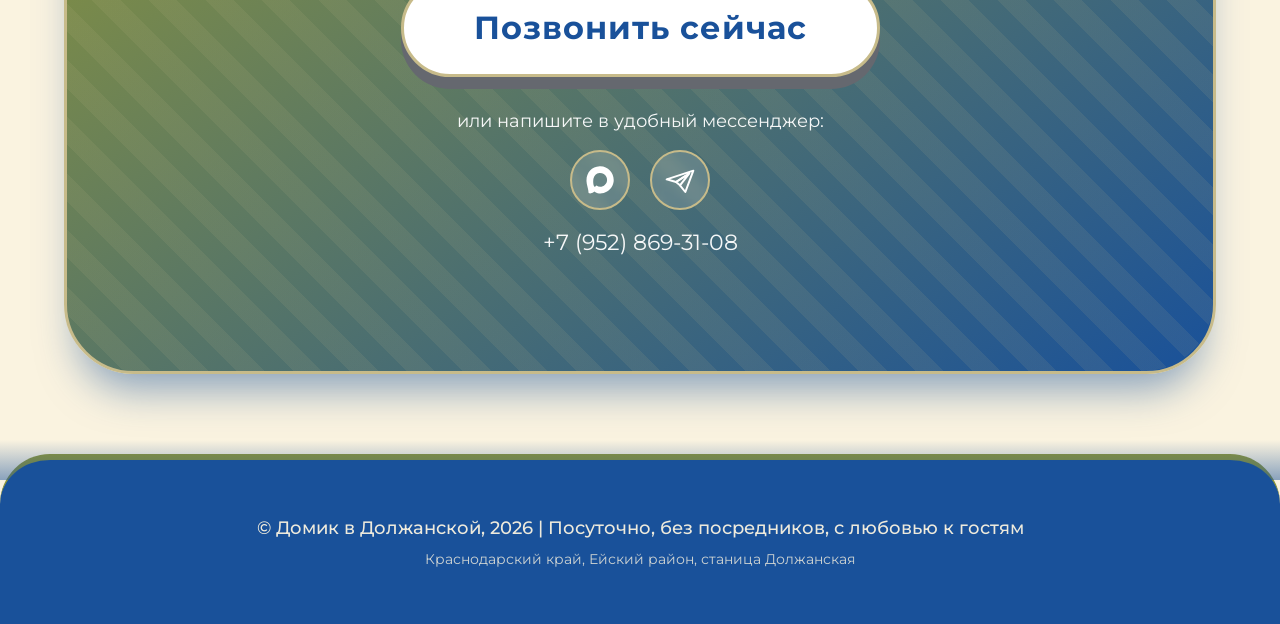
==== commit 2954672a: "Add files via upload" ====
--- a/index.html
+++ b/index.html
@@ -103,7 +103,7 @@
 <section class="hero" id="hero" style="background-image: linear-gradient(90deg, rgba(25, 81, 154, 0.9) 0%, rgba(25, 81, 154, 0.4) 50%, transparent 80%), url('img/photo_6_2026-03-09_16-52-27.jpg');">
     <div class="hero-content">
         <span class="hero-badge">Отдых у Азовского моря</span>
-        <h1>Домик у моря <br>в станице Должанской</h1>
+        <h1>Снимите домик у моря <br>в станице Должанской</h1>
         <p class="hero-description">Рассветы над морем, уют в каждой детали и тепло южного гостеприимства</p>
         
         <div class="hero-links">
@@ -193,12 +193,12 @@
 <section class="seo-description">
     <div class="container">
         <div class="seo-text-block">
-            <h2>Почему выбирают наш домик в станице Должанской</h2>
-            <p>Азовское море в районе станицы Должанской (Должанка) славится своими <strong>мелководными косами</strong>, прогретыми песчаными пляжами и пологим входом в воду — идеальное место для семей с детьми. Наш дом расположен на тихой <strong>улице Колхозной</strong>, всего в 1 км от берега, где вы сможете наслаждаться живописными закатами.</p>
+            <h2>Почему выбирают отдых в станице Должанской</h2>
+            <p>Азовское море в районе станицы Должанской (Должанка) славится своими <strong><a href= https://ru.wikipedia.org/wiki/Долгая_коса>мелководными косами</a></strong>, прогретыми песчаными пляжами и пологим входом в воду — идеальное место для семей с детьми. Наш дом расположен на тихой <strong><a href=https://www.google.com/maps/place/ул.+Колхозная,+46,+Должанская,+Краснодарский+край,+353655/data=!4m2!3m1!1s0x40e67bd14f23c121:0x2d5f73171e23d64f?sa=X&ved=1t:242&ictx=111>улице Колхозной</a></strong>, всего в 1 км от берега, где вы сможете наслаждаться живописными закатами.</p>
             
             <p>В отличие от шумных баз отдыха, мы предлагаем полностью <strong>частное пространство</strong>: отдельный дом со свежим ремонтом (2023 г.), закрытый двор с беседкой и мангалом. Внутри вы найдете всё необходимое для комфортного проживания: <strong>две спальни</strong> (двуспальная и две односпальные кровати), просторную кухню-гостиную с холодильником, газовой плитой и микроволновой печью, а также <strong>кондиционер и Wi-Fi</strong>.</p>
             
-            <p>Отдых в Должанской — это не только море. Рядом с домом расположены продуктовые магазины («Магнит», «Пятёрочка»), рыночные ряды с местной черешней, арбузами и свежей рыбой. Для любителей активностей — катание на «банане», виндсерфинг на Долгой косе и экскурсии на страусиную ферму. <strong>Забронируйте даты сейчас</strong> и проведите отпуск без посредников и скрытых комиссий.</p>
+            <p>Отдых в Должанской — это не только море. Рядом с домом расположены продуктовые магазины («Магнит», «Пятёрочка»), рыночные ряды с местной черешней, арбузами и свежей рыбой. Для любителей активностей — катание на «банане», виндсерфинг на Долгой косе и экскурсии на страусиную ферму. <strong><a href=#booking>Забронируйте даты сейчас</a></strong> и проведите отпуск без посредников и скрытых комиссий.</p>
         </div>
     </div>
 </section>
